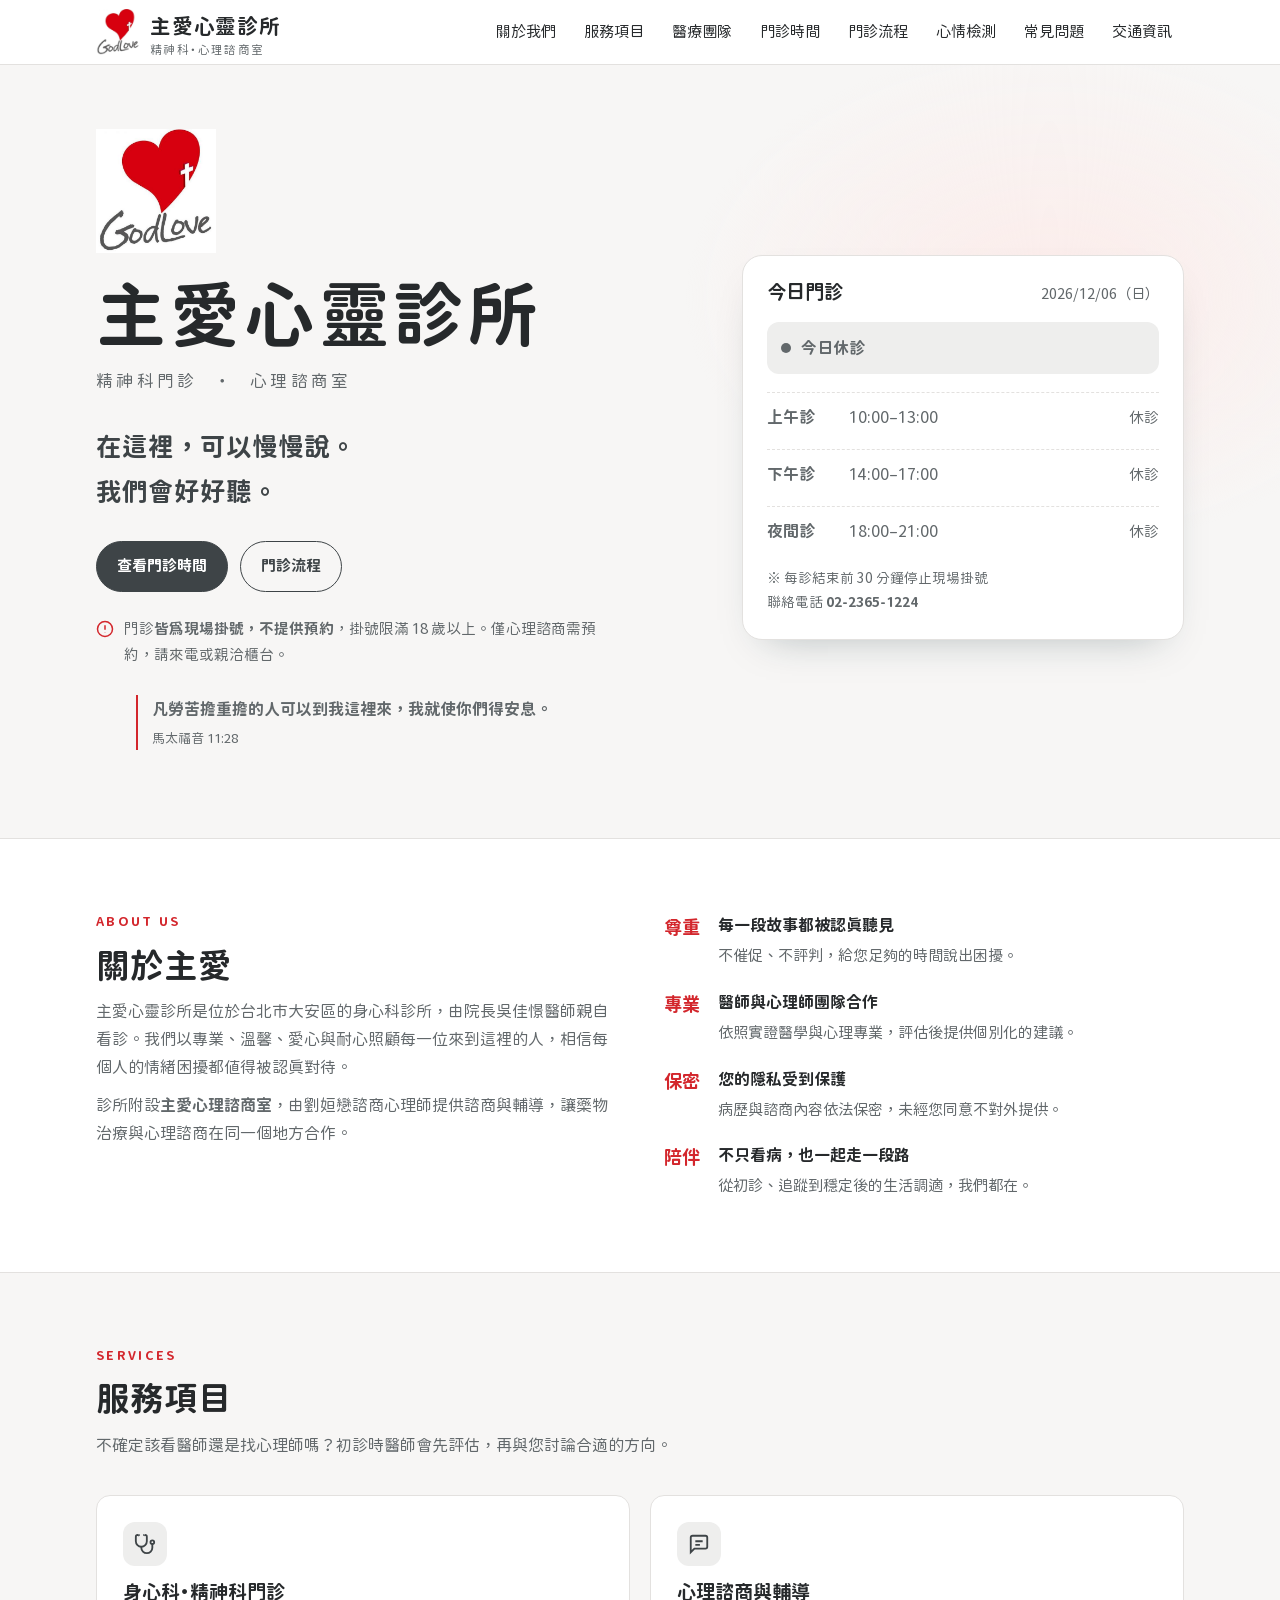
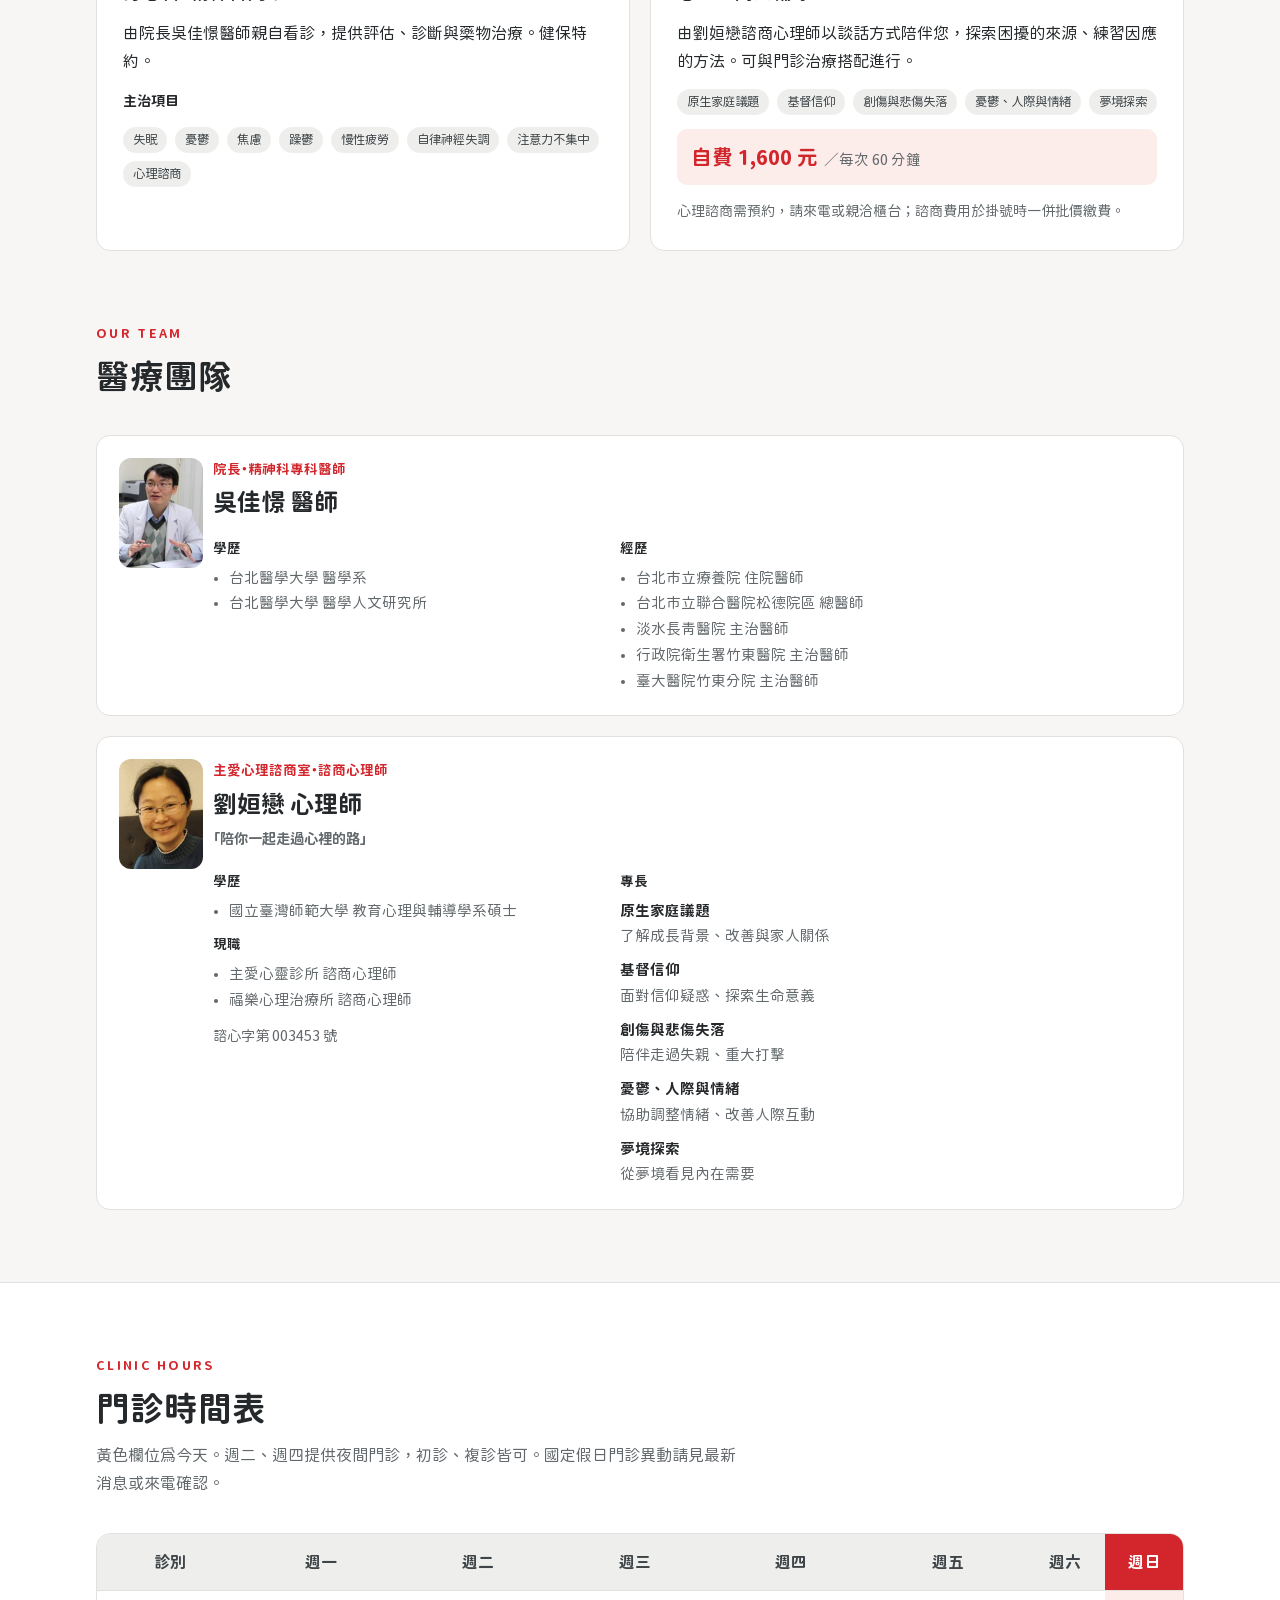
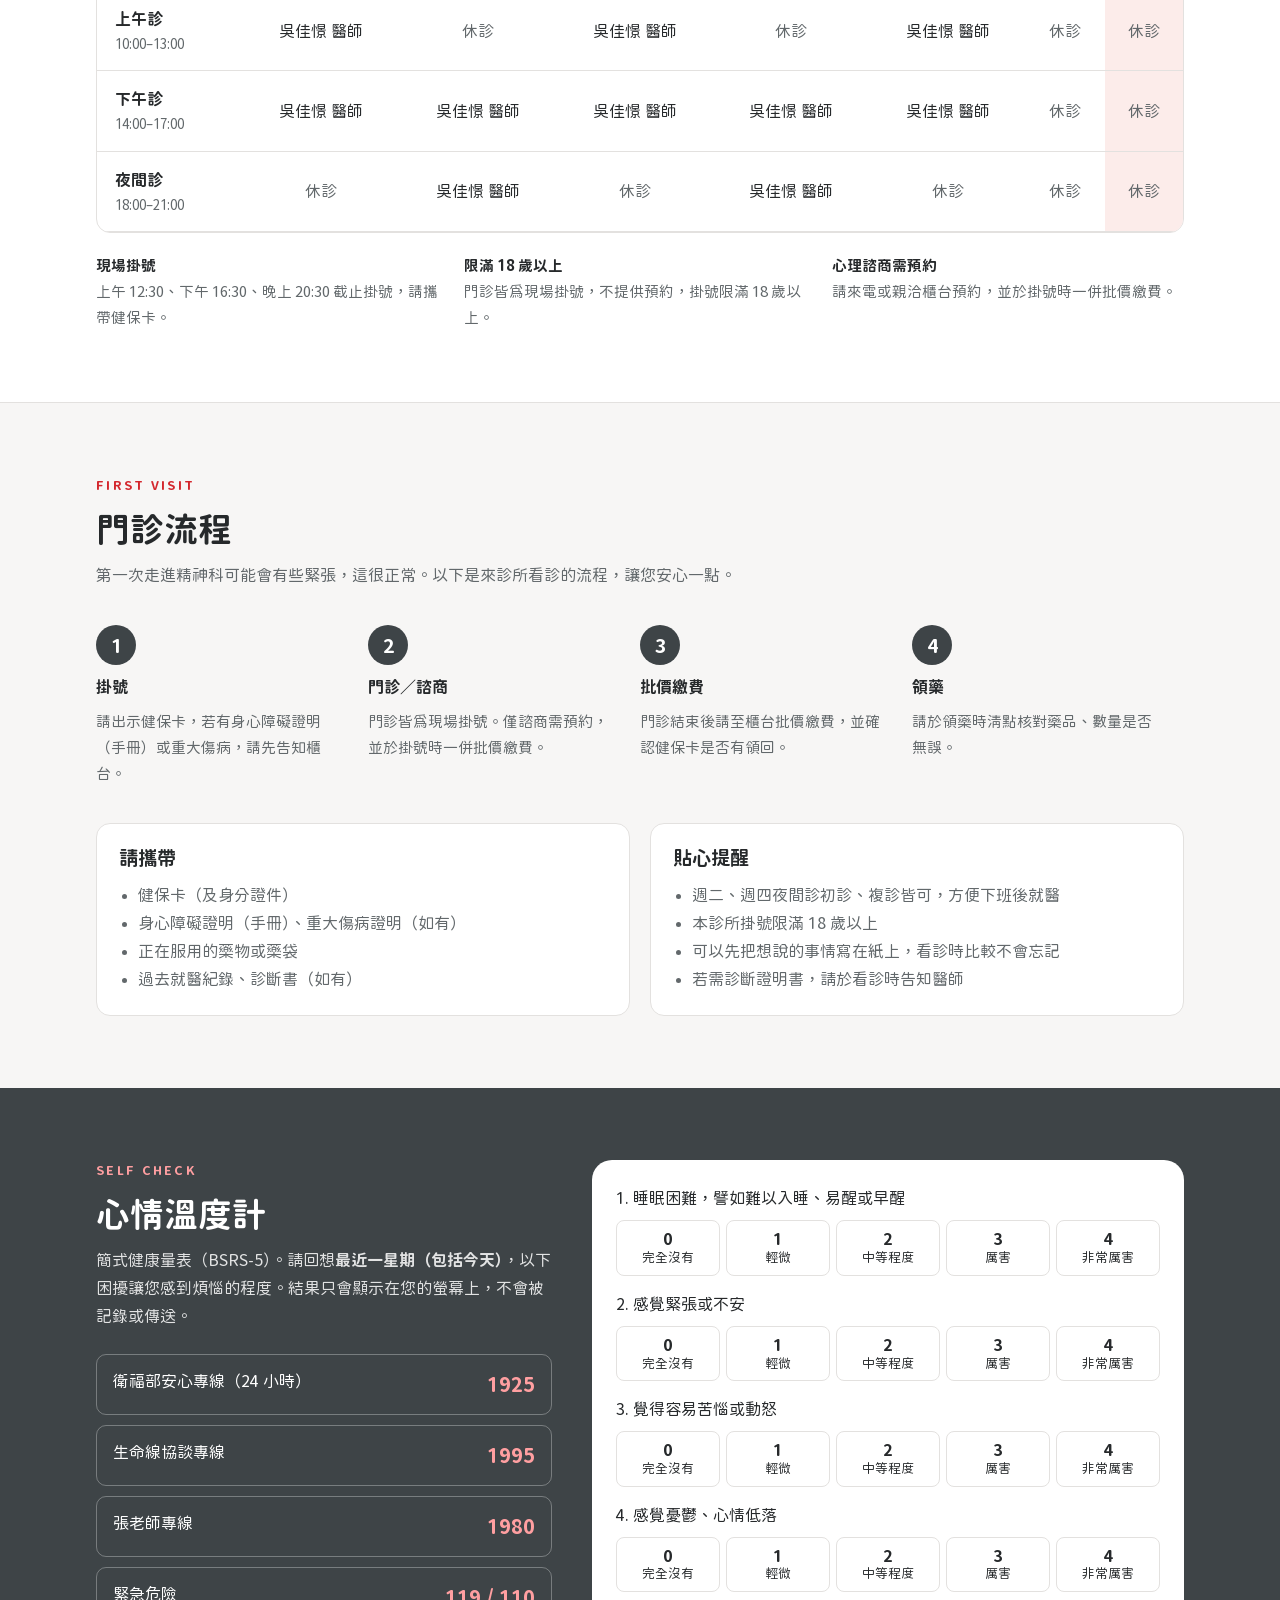
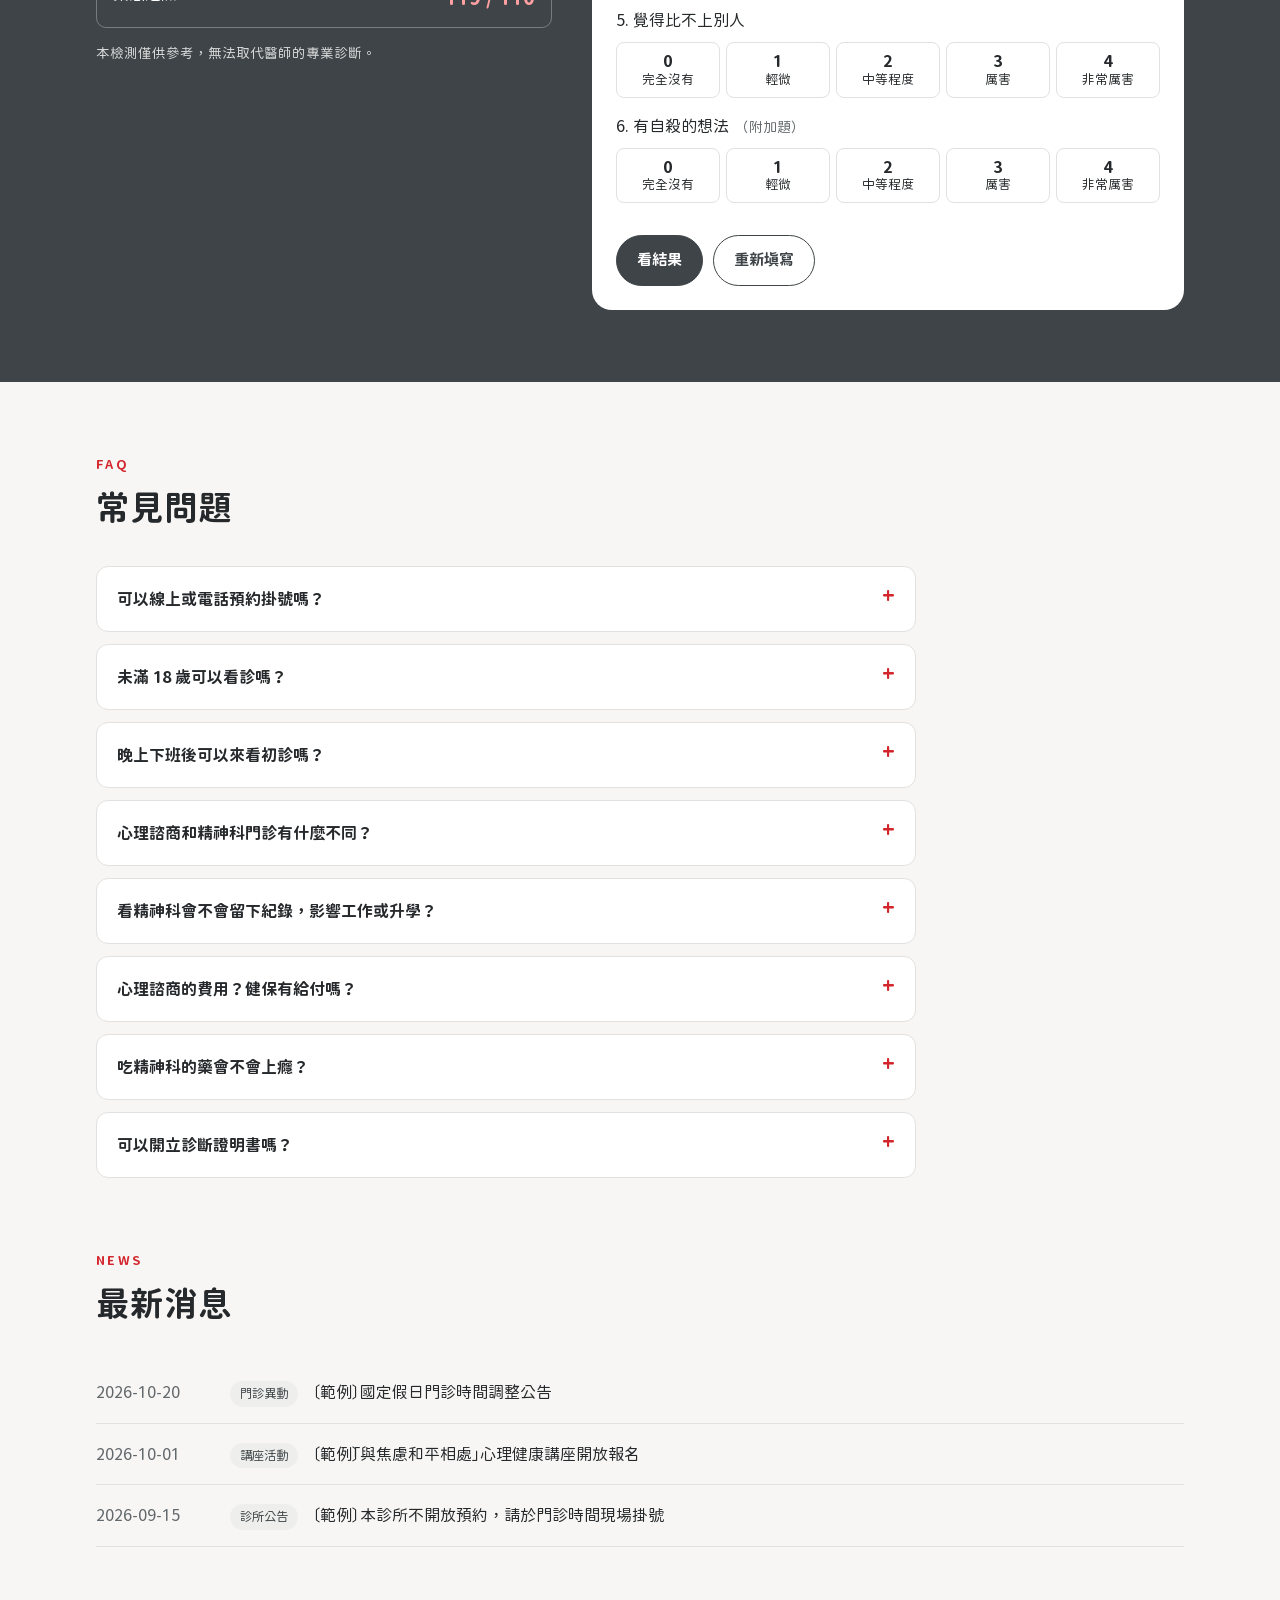
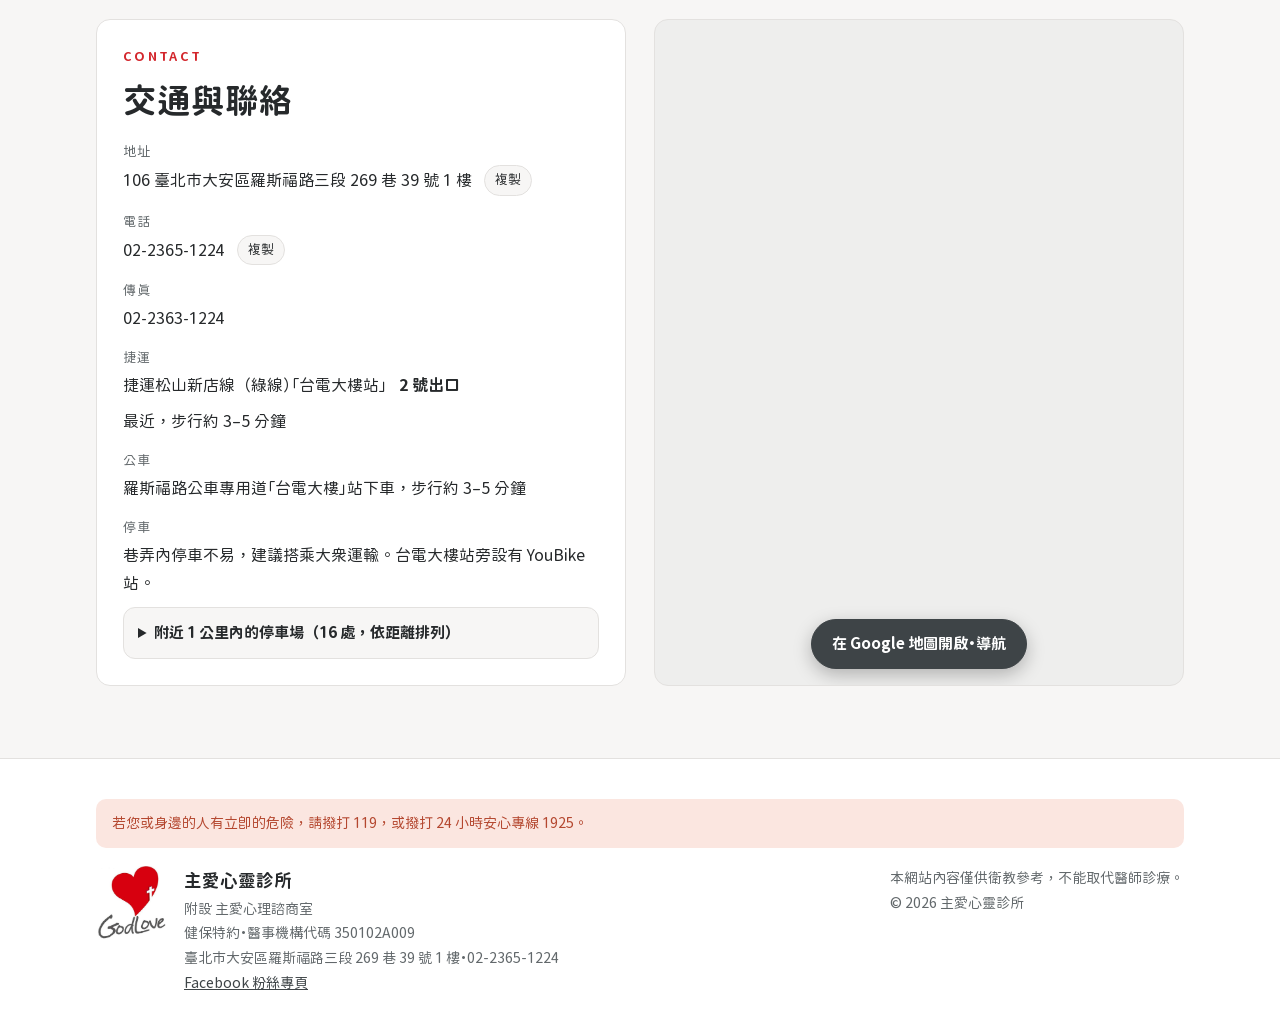
==== index.html @ c25a27e4 "加入心理諮商費用 1,600 元／60 分鐘 Co-Authored-By: Claude Opus 5.5 <noreply@anthropic.com> Claude-Session: https" ====
<!doctype html>
<html lang="zh-Hant-TW">
<head>
<meta charset="utf-8">
<meta name="viewport" content="width=device-width, initial-scale=1, viewport-fit=cover">
<title>主愛心靈診所</title>
<meta name="description" content="主愛心靈診所｜精神科門診・心理諮商室。門診現場掛號，掛號限滿 18 歲以上。">
<link rel="icon" href="[data-uri]">
<link rel="preload" href="fonts/gensen-r.woff2" as="font" type="font/woff2" crossorigin>
<link rel="preload" href="fonts/gensen-b.woff2" as="font" type="font/woff2" crossorigin>
<style>
/* 源泉圓體 GenSenRounded（SIL OFL 1.1，授權見 fonts/OFL.txt），僅含網站用到的字 */
@font-face{font-family:"GenSen Rounded";src:url("fonts/gensen-r.woff2") format("woff2");font-weight:300 500;font-display:swap}
@font-face{font-family:"GenSen Rounded";src:url("fonts/gensen-b.woff2") format("woff2");font-weight:600 900;font-display:swap}
@font-face{font-family:"GenSen Rounded Display";src:url("fonts/gensen-b.woff2") format("woff2");font-weight:100 900;font-display:swap}
/* Layout: 安靜的單頁官網。頂部常駐導覽，主視覺左側為 LOGO 與診所名稱、右側為「今日門診」即時狀態；之後依序為服務、團隊、門診表、初診須知、自我檢測、FAQ、交通。配色取自 GodLove LOGO：愛心紅 + 手寫字炭灰。 */
:root{
  --bg:#f7f6f5; --surface:#ffffff; --ink:#26292b; --muted:#62686b; --line:#e3e1df;
  --deep:#3e4447; --on-deep:#ffffff; --deep-soft:#eeeeed;
  --glow:#d3262c; --glow-soft:#fcecea; --ok:#2f7d55; --ok-soft:#e2f2e8; --warn:#b4472f; --warn-soft:#fbe6e0;
  --glow-on-deep:#ff9fa1;
  --f-display:"GenSen Rounded Display","PingFang TC","Microsoft JhengHei",system-ui,sans-serif;
  --f-body:"GenSen Rounded","PingFang TC","Microsoft JhengHei",system-ui,sans-serif;
  --r:14px;
}
@media (prefers-color-scheme: dark){:root:not([data-theme="light"]){
  --bg:#161718; --surface:#1f2122; --ink:#ebeae8; --muted:#a3a6a7; --line:#33363a;
  --deep:#d6d8d9; --on-deep:#18191a; --deep-soft:#2a2c2e;
  --glow:#f0777a; --glow-soft:#341d1e; --ok:#79c79b; --ok-soft:#18291f; --warn:#f0a080; --warn-soft:#2e2017;
  --glow-on-deep:#b81d23; color-scheme:dark}}
:root[data-theme="dark"]{
  --bg:#161718; --surface:#1f2122; --ink:#ebeae8; --muted:#a3a6a7; --line:#33363a;
  --deep:#d6d8d9; --on-deep:#18191a; --deep-soft:#2a2c2e;
  --glow:#f0777a; --glow-soft:#341d1e; --ok:#79c79b; --ok-soft:#18291f; --warn:#f0a080; --warn-soft:#2e2017;
  --glow-on-deep:#b81d23; color-scheme:dark}
.logo{display:block;height:auto}
.brand .logo{width:44px}
.hero-logo{width:120px;margin-bottom:16px}
.foot-logo{width:72px}

*{box-sizing:border-box}
html{scroll-behavior:smooth;scroll-padding-top:76px}
@media (prefers-reduced-motion:reduce){html{scroll-behavior:auto}*{transition:none!important;animation:none!important}}
body{background:var(--bg);color:var(--ink);font-family:var(--f-body);font-size:16px;line-height:1.75;-webkit-font-smoothing:antialiased}
body::before{content:"";position:fixed;inset:0 0 auto;height:env(safe-area-inset-top,0px);z-index:60;background:var(--surface)}
a{color:var(--deep)}
:focus-visible{outline:3px solid var(--glow);outline-offset:2px;border-radius:6px}
.wrap{max-width:1120px;margin:0 auto;padding-left:max(16px,env(safe-area-inset-left,0px));padding-right:max(16px,env(safe-area-inset-right,0px))}
h1,h2,h3{font-family:var(--f-display);font-weight:700;text-wrap:balance;line-height:1.3;margin:0}
h2{font-size:clamp(1.6rem,3.2vw,2.1rem)}
h3{font-size:1.2rem}
p{margin:0}
.eyebrow{font-size:.8rem;letter-spacing:.18em;color:var(--glow);font-weight:700}
.lead{color:var(--muted);max-width:40em}
section{padding-block:72px}
.sec-head{display:grid;gap:10px;margin-bottom:36px}
.btn{display:inline-flex;align-items:center;gap:8px;padding:11px 20px;border-radius:999px;font:inherit;font-weight:700;font-size:.95rem;cursor:pointer;border:1.5px solid var(--deep);background:var(--deep);color:var(--on-deep);text-decoration:none}
.btn.ghost{background:transparent;color:var(--deep)}
.btn:hover{filter:brightness(1.08)}
.tag{display:inline-block;font-size:.78rem;padding:2px 10px;border-radius:999px;background:var(--deep-soft);color:var(--deep);font-weight:500}
.placeholder{color:var(--glow);font-weight:500}

/* header */
header.top{position:sticky;top:env(safe-area-inset-top,0px);z-index:50;background:var(--surface);border-bottom:1px solid var(--line)}
.top .wrap{display:flex;align-items:center;gap:16px;min-height:64px}
.brand{display:flex;align-items:center;gap:10px;text-decoration:none;color:var(--ink);margin-right:auto}
.brand svg{flex:none}
.brand b{font-family:var(--f-display);font-size:1.3rem;letter-spacing:.04em}
.brand small{display:block;font-size:.72rem;color:var(--muted);letter-spacing:.12em;line-height:1}
nav.main{display:flex;gap:4px}
nav.main a{padding:8px 12px;border-radius:8px;text-decoration:none;color:var(--ink);font-size:.95rem}
nav.main a:hover{background:var(--deep-soft);color:var(--deep)}
.menu-btn{display:none;background:none;border:1px solid var(--line);border-radius:8px;padding:8px 12px;font:inherit;color:var(--ink);cursor:pointer}
@media (max-width:900px){
  .menu-btn{display:inline-block}
  nav.main{position:absolute;left:0;right:0;top:100%;flex-direction:column;background:var(--surface);border-bottom:1px solid var(--line);padding:8px max(16px,env(safe-area-inset-right,0px)) 16px max(16px,env(safe-area-inset-left,0px));display:none}
  nav.main.open{display:flex}
  nav.main a{padding:12px}
}

/* hero */
.hero{position:relative;overflow:hidden;padding-block:64px 72px;background:
  radial-gradient(520px 360px at 82% 30%, var(--glow-soft), transparent 70%), var(--bg)}
.hero .wrap{display:grid;grid-template-columns:1.15fr .85fr;gap:48px;align-items:center}
.hero h1{font-size:clamp(2.6rem,7vw,4.4rem);letter-spacing:.06em}
.hero .sub{font-size:1.05rem;color:var(--muted);letter-spacing:.2em;margin-top:6px}
.hero .tagline{font-family:var(--f-display);font-size:clamp(1.25rem,2.6vw,1.6rem);margin-top:28px;color:var(--deep)}
.hero .ctas{display:flex;flex-wrap:wrap;gap:12px;margin-top:28px}
.notice{margin-top:24px;display:flex;gap:10px;align-items:flex-start;font-size:.92rem;color:var(--muted);max-width:34em}
.notice svg{flex:none;margin-top:4px;color:var(--glow)}
.verse{margin-top:28px;padding-left:14px;border-left:2px solid var(--glow);font-family:var(--f-display);color:var(--muted);font-size:1rem;max-width:30em}
.verse cite{display:block;font-style:normal;font-size:.82rem;margin-top:4px;font-family:var(--f-body)}
@media (max-width:860px){.hero .wrap{grid-template-columns:1fr;gap:32px}}

/* today card */
.today{background:var(--surface);border:1px solid var(--line);border-radius:20px;padding:24px;box-shadow:0 18px 40px -24px rgba(20,50,55,.35);min-width:0}
.today-head{display:flex;justify-content:space-between;align-items:baseline;gap:12px;flex-wrap:wrap}
.today-head span{color:var(--muted);font-size:.9rem;font-variant-numeric:tabular-nums}
.status{display:flex;align-items:center;gap:10px;margin:16px 0 18px;padding:12px 14px;border-radius:12px;font-weight:700}
.status .dot{width:10px;height:10px;border-radius:50%;background:currentColor;flex:none}
.status.open{background:var(--ok-soft);color:var(--ok)}
.status.open .dot{animation:pulse 1.8s infinite}
.status.soon{background:var(--glow-soft);color:var(--glow)}
.status.closed{background:var(--deep-soft);color:var(--muted)}
@keyframes pulse{0%,100%{opacity:1}50%{opacity:.35}}
.sess{display:grid;gap:8px;list-style:none;margin:0;padding:0}
.sess li{display:grid;grid-template-columns:4.5em 1fr auto;gap:10px;align-items:center;padding:10px 0;border-top:1px dashed var(--line);font-variant-numeric:tabular-nums}
.sess li b{font-weight:700}
.sess li .doc{color:var(--muted);font-size:.92rem}
.sess li.now b{color:var(--ok)}
.sess li.off{color:var(--muted)}
.today .reg{font-size:.85rem;color:var(--muted);margin-top:12px}

/* services */
.svc{display:grid;grid-template-columns:repeat(2,1fr);gap:20px}
@media (max-width:860px){.svc{grid-template-columns:1fr}}
.svc article{background:var(--surface);border:1px solid var(--line);border-radius:var(--r);padding:26px;display:grid;gap:14px;align-content:start}
.svc .ic{width:44px;height:44px;border-radius:12px;background:var(--deep-soft);color:var(--deep);display:grid;place-items:center}
.svc ul{margin:0;padding:0;list-style:none;display:flex;flex-wrap:wrap;gap:8px}
.fee{display:flex;align-items:baseline;gap:6px;flex-wrap:wrap;padding:10px 14px;border-radius:10px;background:var(--glow-soft);margin:0}
.fee strong{font-family:var(--f-display);font-size:1.3rem;color:var(--glow);font-variant-numeric:tabular-nums}
.fee span{color:var(--muted);font-size:.92rem}
.svc .note{font-size:.88rem;color:var(--muted)}

/* about */
.about{background:var(--surface);border-block:1px solid var(--line)}
.about .wrap{display:grid;grid-template-columns:1fr 1fr;gap:48px;align-items:start}
.about .wrap > *{min-width:0}
.values{display:grid;gap:18px}
.values div{display:grid;grid-template-columns:auto 1fr;gap:4px 14px}
.values strong{font-family:var(--f-display);font-size:1.15rem;grid-row:span 2;color:var(--glow);width:2.2em}
.values span{color:var(--muted);font-size:.95rem}
@media (max-width:860px){.about .wrap{grid-template-columns:1fr;gap:28px}}

/* team */
.team{display:grid;grid-template-columns:1fr;gap:20px}
.photo{width:84px;height:110px;object-fit:cover;border-radius:12px}
.motto{font-family:var(--f-display);color:var(--glow);font-size:1.05rem}
.lic{font-size:.85rem;color:var(--muted);margin-top:10px;font-variant-numeric:tabular-nums}
.spec{list-style:none;padding:0!important;display:grid;gap:8px}
.spec strong{display:block;color:var(--ink);font-weight:700}
@media (max-width:860px){.team{grid-template-columns:1fr}}
.lead-doc{grid-template-columns:auto 1fr;gap:20px}
.lead-doc .avatar{width:84px;height:84px;font-size:2.2rem;background:var(--deep);color:var(--on-deep)}
.pd{display:grid;gap:6px;min-width:0}
.pd h3{font-size:1.5rem}
.cv{display:grid;grid-template-columns:1fr 1.4fr;gap:20px;margin-top:8px}
.cv b{font-size:.85rem;color:var(--ink)}
.cv ul{margin:4px 0 0;padding-left:1.1em;color:var(--muted);font-size:.92rem}
@media (max-width:600px){.lead-doc{grid-template-columns:1fr}.cv{grid-template-columns:1fr}}
.person{background:var(--surface);border:1px solid var(--line);border-radius:var(--r);padding:22px;display:grid;gap:10px;align-content:start}
.avatar{width:64px;height:64px;border-radius:50%;background:var(--deep-soft);color:var(--deep);display:grid;place-items:center;font-family:var(--f-display);font-size:1.6rem}
.person .role{font-size:.85rem;color:var(--glow);font-weight:700}
.person p{font-size:.9rem;color:var(--muted)}

/* schedule */
.sched-box{background:var(--surface);border:1px solid var(--line);border-radius:var(--r);overflow-x:auto}
table.sched{width:100%;border-collapse:collapse;min-width:640px;font-variant-numeric:tabular-nums}
.sched th,.sched td{padding:14px 10px;text-align:center;border-bottom:1px solid var(--line)}
.sched thead th{font-weight:700;background:var(--deep-soft);color:var(--deep)}
.sched tbody th{text-align:left;padding-left:18px;white-space:nowrap}
.sched tbody th small{display:block;color:var(--muted);font-weight:400}
.sched td.off{color:var(--muted)}
.sched .today-col{background:var(--glow-soft)}
.sched thead .today-col{background:var(--glow);color:var(--on-deep)}
.sched-notes{display:grid;grid-template-columns:repeat(3,1fr);gap:16px;margin-top:20px}
.sched-notes div{font-size:.92rem;color:var(--muted)}
.sched-notes b{display:block;color:var(--ink)}
@media (max-width:760px){.sched-notes{grid-template-columns:1fr}}

/* first visit */
.steps{display:grid;grid-template-columns:repeat(4,1fr);gap:0;counter-reset:s;list-style:none;padding:0;margin:0}
.steps li{position:relative;padding:0 20px 0 0;display:grid;gap:8px;align-content:start}
.steps li::before{counter-increment:s;content:counter(s);width:40px;height:40px;border-radius:50%;background:var(--deep);color:var(--on-deep);display:grid;place-items:center;font-weight:700;font-family:var(--f-display);font-size:1.2rem}
.steps li span{color:var(--muted);font-size:.93rem}
@media (max-width:860px){.steps{grid-template-columns:1fr 1fr;gap:28px}}
@media (max-width:480px){.steps{grid-template-columns:1fr}}
.bring{margin-top:36px;display:grid;grid-template-columns:1fr 1fr;gap:20px}
.bring > div{background:var(--surface);border:1px solid var(--line);border-radius:var(--r);padding:22px}
.bring ul{margin:10px 0 0;padding-left:1.2em;color:var(--muted)}
@media (max-width:760px){.bring{grid-template-columns:1fr}}

/* BSRS */
.check{background:var(--deep);color:var(--on-deep)}
.check .eyebrow,.help-lines b{color:var(--glow-on-deep)!important}
.check .lead{color:inherit;opacity:.85}
.check-grid{display:grid;grid-template-columns:1fr 1.3fr;gap:40px;align-items:start}
.check-grid > *{min-width:0}
@media (max-width:860px){.check-grid{grid-template-columns:1fr}}
.quiz{background:var(--surface);color:var(--ink);border-radius:20px;padding:24px;display:grid;gap:18px}
.q{display:grid;gap:8px}
.q p{font-weight:500}
.q p em{font-style:normal;color:var(--muted);font-size:.85rem;margin-left:6px}
.opts{display:grid;grid-template-columns:repeat(5,1fr);gap:6px}
.opts label{position:relative}
.opts input{position:absolute;opacity:0;inset:0}
.opts span{display:block;text-align:center;padding:8px 2px;border:1px solid var(--line);border-radius:8px;font-size:.8rem;cursor:pointer;line-height:1.3}
.opts span b{display:block;font-size:1rem}
.opts input:checked + span{background:var(--deep);color:var(--on-deep);border-color:var(--deep)}
.opts input:focus-visible + span{outline:3px solid var(--glow);outline-offset:2px}
.result{border-radius:12px;padding:16px;display:grid;gap:8px}
.result.lv0{background:var(--ok-soft)} .result.lv1{background:var(--glow-soft)} .result.lv2,.result.lv3{background:var(--warn-soft)}
.result .score{font-family:var(--f-display);font-size:1.3rem}
.help-lines{display:grid;gap:10px;margin-top:24px}
.help-lines div{display:flex;justify-content:space-between;gap:12px;padding:12px 16px;border:1px solid color-mix(in srgb, var(--on-deep) 30%, transparent);border-radius:10px;font-variant-numeric:tabular-nums}
.help-lines b{font-family:var(--f-display);font-size:1.25rem;color:var(--glow)}
.small{font-size:.85rem;opacity:.8}

/* faq */
.faq{display:grid;gap:12px;max-width:820px}
.faq details{background:var(--surface);border:1px solid var(--line);border-radius:12px}
.faq summary{cursor:pointer;padding:18px 20px;font-weight:700;list-style:none;display:flex;justify-content:space-between;gap:12px}
.faq summary::-webkit-details-marker{display:none}
.faq summary::after{content:"+";color:var(--glow);font-size:1.3rem;line-height:1}
.faq details[open] summary::after{content:"−"}
.faq details > div{padding:0 20px 18px;color:var(--muted)}

/* news */
.news{list-style:none;margin:0;padding:0;display:grid}
.news li{display:grid;grid-template-columns:7.5em auto 1fr;gap:14px;align-items:baseline;padding:16px 0;border-bottom:1px solid var(--line)}
.news time{color:var(--muted);font-variant-numeric:tabular-nums}
@media (max-width:600px){.news li{grid-template-columns:1fr;gap:4px}}

/* contact */
.contact .wrap{display:grid;grid-template-columns:1fr 1fr;gap:28px}
.contact .wrap > *{min-width:0}
@media (max-width:860px){.contact .wrap{grid-template-columns:1fr}}
.info{background:var(--surface);border:1px solid var(--line);border-radius:var(--r);padding:26px;display:grid;gap:18px;align-content:start}
.info dl{margin:0;display:grid;gap:14px}
.info dt{font-size:.82rem;color:var(--muted);letter-spacing:.1em}
.info dd{margin:2px 0 0;display:flex;flex-wrap:wrap;gap:8px 12px;align-items:center;font-weight:500}
.copy{font:inherit;font-size:.8rem;padding:3px 10px;border-radius:999px;border:1px solid var(--line);background:var(--bg);color:var(--ink);cursor:pointer}
.map{position:relative;border-radius:var(--r);border:1px solid var(--line);min-height:360px;overflow:hidden;background:var(--deep-soft)}
.map iframe{position:absolute;inset:0;width:100%;height:100%;border:0;display:block}
.map-btn{position:absolute;left:50%;bottom:16px;transform:translateX(-50%);white-space:nowrap;box-shadow:0 6px 18px rgba(0,0,0,.25)}

.parking{margin-top:10px;border:1px solid var(--line);border-radius:12px;background:var(--bg)}
.parking summary{cursor:pointer;padding:12px 14px;font-weight:700;font-size:.95rem}
.pk-list{list-style:none;margin:0;padding:0 14px 6px;display:grid}
.pk-list li{display:grid;grid-template-columns:1fr auto;gap:2px 12px;padding:10px 0;border-top:1px dashed var(--line);min-width:0}
.pk-list a{font-weight:700;text-decoration:none}
.pk-meta{grid-column:1;font-size:.85rem;color:var(--muted)}
.pk-dist{grid-column:2;grid-row:1 / span 2;align-self:center;font-size:.85rem;color:var(--muted);font-variant-numeric:tabular-nums;white-space:nowrap}
.pk-note{font-size:.8rem;color:var(--muted);padding:0 14px 12px;margin:0}
footer{background:var(--surface);border-top:1px solid var(--line);padding-block:40px;font-size:.88rem;color:var(--muted)}
footer .wrap{display:grid;gap:18px}
footer .row{display:flex;flex-wrap:wrap;justify-content:space-between;gap:16px}
footer b{color:var(--ink);font-family:var(--f-display);font-size:1.1rem}
.urgent{background:var(--warn-soft);color:var(--warn);padding:12px 16px;border-radius:10px;font-weight:500}
</style>
<style>body{margin:0}img{max-width:100%}[hidden]{display:none!important}</style>
<script type="application/ld+json">
{
 "@context": "https://schema.org",
 "@type": "MedicalClinic",
 "name": "主愛心靈診所",
 "alternateName": [
  "God Love Clinic",
  "主愛心靈診所 GodLove"
 ],
 "url": "https://godloveclinic.github.io/",
 "image": "https://godloveclinic.github.io/godlove-logo.png",
 "logo": "https://godloveclinic.github.io/godlove-logo.png",
 "description": "台北市大安區身心科・精神科診所，附設主愛心理諮商室。門診皆為現場掛號，掛號限滿 18 歲以上。",
 "telephone": "+886-2-2365-1224",
 "faxNumber": "+886-2-2363-1224",
 "address": {
  "@type": "PostalAddress",
  "streetAddress": "羅斯福路三段269巷39號1樓",
  "addressLocality": "大安區",
  "addressRegion": "臺北市",
  "postalCode": "106",
  "addressCountry": "TW"
 },
 "geo": {
  "@type": "GeoCoordinates",
  "latitude": 25.0202207,
  "longitude": 121.5311466
 },
 "hasMap": "https://www.google.com/maps/search/?api=1&query=%E4%B8%BB%E6%84%9B%E5%BF%83%E9%9D%88%E8%A8%BA%E6%89%80&query_place_id=ChIJBR7hWYmpQjQRoReSRJ0greA",
 "medicalSpecialty": "Psychiatric",
 "availableService": [
  {
   "@type": "MedicalTherapy",
   "name": "精神科門診"
  },
  {
   "@type": "MedicalTherapy",
   "name": "心理諮商"
  }
 ],
 "openingHoursSpecification": [
  {
   "@type": "OpeningHoursSpecification",
   "dayOfWeek": [
    "Monday",
    "Wednesday",
    "Friday"
   ],
   "opens": "10:00",
   "closes": "13:00"
  },
  {
   "@type": "OpeningHoursSpecification",
   "dayOfWeek": [
    "Monday",
    "Tuesday",
    "Wednesday",
    "Thursday",
    "Friday"
   ],
   "opens": "14:00",
   "closes": "17:00"
  },
  {
   "@type": "OpeningHoursSpecification",
   "dayOfWeek": [
    "Tuesday",
    "Thursday"
   ],
   "opens": "18:00",
   "closes": "21:00"
  }
 ],
 "employee": [
  {
   "@type": "Person",
   "name": "吳佳憬",
   "jobTitle": "院長・精神科專科醫師"
  },
  {
   "@type": "Person",
   "name": "劉姮戀",
   "jobTitle": "諮商心理師"
  }
 ],
 "sameAs": [
  "https://www.facebook.com/godloveclinic"
 ]
}
</script>
</head>
<body>

<header class="top">
  <div class="wrap">
    <a class="brand" href="#top" aria-label="主愛心靈診所 首頁">
      <img class="logo" src="[data-uri]" alt="" width="44" height="45">
      <span><b>主愛心靈診所</b><small>精神科・心理諮商室</small></span>
    </a>
    <button class="menu-btn" id="menuBtn" aria-expanded="false" aria-controls="mainNav">選單</button>
    <nav class="main" id="mainNav" aria-label="主選單">
      <a href="#about">關於我們</a>
      <a href="#services">服務項目</a>
      <a href="#team">醫療團隊</a>
      <a href="#schedule">門診時間</a>
      <a href="#first">門診流程</a>
      <a href="#check">心情檢測</a>
      <a href="#faq">常見問題</a>
      <a href="#contact">交通資訊</a>
    </nav>
  </div>
</header>

<main id="top">
<section class="hero">
  <div class="wrap">
    <div>
      <img class="logo hero-logo" src="[data-uri]" alt="主愛心靈診所 GodLove 標誌" width="120" height="130">
      <h1>主愛心靈診所</h1>
      <p class="sub">精神科門診　・　心理諮商室</p>
      <p class="tagline">在這裡，可以慢慢說。<br>我們會好好聽。</p>
      <div class="ctas">
        <a class="btn" href="#schedule">查看門診時間</a>
        <a class="btn ghost" href="#first">門診流程</a>
      </div>
      <p class="notice">
        <svg width="18" height="18" viewBox="0 0 24 24" fill="none" stroke="currentColor" stroke-width="2" aria-hidden="true"><circle cx="12" cy="12" r="10"/><path d="M12 7v6M12 16.5v.5"/></svg>
        <span>門診<strong>皆為現場掛號，不提供預約</strong>，掛號限滿 18 歲以上。僅心理諮商需預約，請來電或親洽櫃台。</span>
      </p>
      <blockquote class="verse">凡勞苦擔重擔的人可以到我這裡來，我就使你們得安息。<cite>馬太福音 11:28</cite></blockquote>
    </div>

    <aside class="today" aria-live="polite">
      <div class="today-head">
        <h3>今日門診</h3>
        <span id="todayDate">—</span>
      </div>
      <div class="status closed" id="status"><span class="dot"></span><span id="statusText">讀取中</span></div>
      <ul class="sess" id="todaySess"></ul>
      <p class="reg">※ 每診結束前 30 分鐘停止現場掛號<br>聯絡電話 <strong id="heroPhone"></strong></p>
    </aside>
  </div>
</section>

<section class="about" id="about">
  <div class="wrap">
    <div class="sec-head">
      <span class="eyebrow">ABOUT US</span>
      <h2>關於主愛</h2>
      <p class="lead">主愛心靈診所是位於台北市大安區的身心科診所，由院長吳佳憬醫師親自看診。我們以專業、溫馨、愛心與耐心照顧每一位來到這裡的人，相信每個人的情緒困擾都值得被認真對待。</p>
      <p class="lead">診所附設<strong>主愛心理諮商室</strong>，由劉姮戀諮商心理師提供諮商與輔導，讓藥物治療與心理諮商在同一個地方合作。</p>
    </div>
    <div class="values">
      <div><strong>尊重</strong><b>每一段故事都被認真聽見</b><span>不催促、不評判，給您足夠的時間說出困擾。</span></div>
      <div><strong>專業</strong><b>醫師與心理師團隊合作</b><span>依照實證醫學與心理專業，評估後提供個別化的建議。</span></div>
      <div><strong>保密</strong><b>您的隱私受到保護</b><span>病歷與諮商內容依法保密，未經您同意不對外提供。</span></div>
      <div><strong>陪伴</strong><b>不只看病，也一起走一段路</b><span>從初診、追蹤到穩定後的生活調適，我們都在。</span></div>
    </div>
  </div>
</section>

<section id="services">
  <div class="wrap">
    <div class="sec-head">
      <span class="eyebrow">SERVICES</span>
      <h2>服務項目</h2>
      <p class="lead">不確定該看醫師還是找心理師嗎？初診時醫師會先評估，再與您討論合適的方向。</p>
    </div>
    <div class="svc">
      <article>
        <div class="ic"><svg width="22" height="22" viewBox="0 0 24 24" fill="none" stroke="currentColor" stroke-width="2" aria-hidden="true"><path d="M4.8 2.3A.3.3 0 1 0 5 2H4a2 2 0 0 0-2 2v5a6 6 0 0 0 6 6 6 6 0 0 0 6-6V4a2 2 0 0 0-2-2h-1a.2.2 0 1 0 .3.3"/><path d="M8 15v1a6 6 0 0 0 6 6 6 6 0 0 0 6-6v-4"/><circle cx="20" cy="10" r="2"/></svg></div>
        <h3>身心科・精神科門診</h3>
        <p>由院長吳佳憬醫師親自看診，提供評估、診斷與藥物治療。健保特約。</p>
        <p class="note" style="font-weight:700;color:var(--ink)">主治項目</p>
        <ul><li class="tag">失眠</li><li class="tag">憂鬱</li><li class="tag">焦慮</li><li class="tag">躁鬱</li><li class="tag">慢性疲勞</li><li class="tag">自律神經失調</li><li class="tag">注意力不集中</li><li class="tag">心理諮商</li></ul>
      </article>
      <article>
        <div class="ic"><svg width="22" height="22" viewBox="0 0 24 24" fill="none" stroke="currentColor" stroke-width="2" aria-hidden="true"><path d="M21 15a2 2 0 0 1-2 2H7l-4 4V5a2 2 0 0 1 2-2h14a2 2 0 0 1 2 2z"/><path d="M8 9h8M8 13h5"/></svg></div>
        <h3>心理諮商與輔導</h3>
        <p>由劉姮戀諮商心理師以談話方式陪伴您，探索困擾的來源、練習因應的方法。可與門診治療搭配進行。</p>
        <ul><li class="tag">原生家庭議題</li><li class="tag">基督信仰</li><li class="tag">創傷與悲傷失落</li><li class="tag">憂鬱、人際與情緒</li><li class="tag">夢境探索</li></ul>
        <p class="fee"><strong>自費 1,600 元</strong><span>／每次 60 分鐘</span></p>
        <p class="note">心理諮商需預約，請來電或親洽櫃台；諮商費用於掛號時一併批價繳費。</p>
      </article>
    </div>
  </div>
</section>

<section id="team" style="padding-top:0">
  <div class="wrap">
    <div class="sec-head">
      <span class="eyebrow">OUR TEAM</span>
      <h2>醫療團隊</h2>
    </div>
    <div class="team">
      <div class="person lead-doc">
        <img class="photo" src="[data-uri]" alt="吳佳憬醫師" width="84" height="110">
        <div class="pd">
          <span class="role">院長・精神科專科醫師</span>
          <h3>吳佳憬 醫師</h3>
          <div class="cv">
            <div><b>學歷</b><ul><li>台北醫學大學 醫學系</li><li>台北醫學大學 醫學人文研究所</li></ul></div>
            <div><b>經歷</b><ul><li>台北市立療養院 住院醫師</li><li>台北市立聯合醫院松德院區 總醫師</li><li>淡水長青醫院 主治醫師</li><li>行政院衛生署竹東醫院 主治醫師</li><li>臺大醫院竹東分院 主治醫師</li></ul></div>
          </div>
        </div>
      </div>
      <div class="person lead-doc">
        <img class="photo" src="[data-uri]" alt="劉姮戀諮商心理師" width="84" height="110">
        <div class="pd">
          <span class="role">主愛心理諮商室・諮商心理師</span>
          <h3>劉姮戀 心理師</h3>
          <p class="motto">「陪你一起走過心裡的路」</p>
          <div class="cv">
            <div><b>學歷</b><ul><li>國立臺灣師範大學 教育心理與輔導學系碩士</li></ul><b style="display:block;margin-top:10px">現職</b><ul><li>主愛心靈診所 諮商心理師</li><li>福樂心理治療所 諮商心理師</li></ul><p class="lic">諮心字第 003453 號</p></div>
            <div><b>專長</b><ul class="spec">
              <li><strong>原生家庭議題</strong>了解成長背景、改善與家人關係</li>
              <li><strong>基督信仰</strong>面對信仰疑惑、探索生命意義</li>
              <li><strong>創傷與悲傷失落</strong>陪伴走過失親、重大打擊</li>
              <li><strong>憂鬱、人際與情緒</strong>協助調整情緒、改善人際互動</li>
              <li><strong>夢境探索</strong>從夢境看見內在需要</li>
            </ul></div>
          </div>
        </div>
      </div>
    </div>
  </div>
</section>

<section id="schedule" style="background:var(--surface);border-block:1px solid var(--line)">
  <div class="wrap">
    <div class="sec-head">
      <span class="eyebrow">CLINIC HOURS</span>
      <h2>門診時間表</h2>
      <p class="lead">黃色欄位為今天。週二、週四提供夜間門診，初診、複診皆可。國定假日門診異動請見最新消息或來電確認。</p>
    </div>
    <div class="sched-box"><table class="sched" id="schedTable" aria-label="每週門診時間表"></table></div>
    <div class="sched-notes">
      <div><b>現場掛號</b>上午 12:30、下午 16:30、晚上 20:30 截止掛號，請攜帶健保卡。</div>
      <div><b>限滿 18 歲以上</b>門診皆為現場掛號，不提供預約，掛號限滿 18 歲以上。</div>
      <div><b>心理諮商需預約</b>請來電或親洽櫃台預約，並於掛號時一併批價繳費。</div>
    </div>
  </div>
</section>

<section id="first">
  <div class="wrap">
    <div class="sec-head">
      <span class="eyebrow">FIRST VISIT</span>
      <h2>門診流程</h2>
      <p class="lead">第一次走進精神科可能會有些緊張，這很正常。以下是來診所看診的流程，讓您安心一點。</p>
    </div>
    <ol class="steps">
      <li><b>掛號</b><span>請出示健保卡，若有身心障礙證明（手冊）或重大傷病，請先告知櫃台。</span></li>
      <li><b>門診／諮商</b><span>門診皆為現場掛號。僅諮商需預約，並於掛號時一併批價繳費。</span></li>
      <li><b>批價繳費</b><span>門診結束後請至櫃台批價繳費，並確認健保卡是否有領回。</span></li>
      <li><b>領藥</b><span>請於領藥時清點核對藥品、數量是否無誤。</span></li>
    </ol>
    <div class="bring">
      <div><h3>請攜帶</h3><ul><li>健保卡（及身分證件）</li><li>身心障礙證明（手冊）、重大傷病證明（如有）</li><li>正在服用的藥物或藥袋</li><li>過去就醫紀錄、診斷書（如有）</li></ul></div>
      <div><h3>貼心提醒</h3><ul><li>週二、週四夜間診初診、複診皆可，方便下班後就醫</li><li>本診所掛號限滿 18 歲以上</li><li>可以先把想說的事情寫在紙上，看診時比較不會忘記</li><li>若需診斷證明書，請於看診時告知醫師</li></ul></div>
    </div>
  </div>
</section>

<section class="check" id="check">
  <div class="wrap check-grid">
    <div>
      <div class="sec-head" style="margin-bottom:0">
        <span class="eyebrow">SELF CHECK</span>
        <h2>心情溫度計</h2>
        <p class="lead">簡式健康量表（BSRS-5）。請回想<strong>最近一星期（包括今天）</strong>，以下困擾讓您感到煩惱的程度。結果只會顯示在您的螢幕上，不會被記錄或傳送。</p>
      </div>
      <div class="help-lines">
        <div><span>衛福部安心專線（24 小時）</span><b>1925</b></div>
        <div><span>生命線協談專線</span><b>1995</b></div>
        <div><span>張老師專線</span><b>1980</b></div>
        <div><span>緊急危險</span><b>119 / 110</b></div>
      </div>
      <p class="small" style="margin-top:14px">本檢測僅供參考，無法取代醫師的專業診斷。</p>
    </div>
    <form class="quiz" id="quiz" novalidate>
      <div id="qs"></div>
      <div style="display:flex;gap:10px;flex-wrap:wrap">
        <button class="btn" type="submit">看結果</button>
        <button class="btn ghost" type="reset">重新填寫</button>
      </div>
      <div id="result" hidden></div>
    </form>
  </div>
</section>

<section id="faq">
  <div class="wrap">
    <div class="sec-head">
      <span class="eyebrow">FAQ</span>
      <h2>常見問題</h2>
    </div>
    <div class="faq">
      <details><summary>可以線上或電話預約掛號嗎？</summary><div>門診皆為現場掛號，不提供線上或電話預約，依掛號順序看診。僅心理諮商需要預約，請來電或親洽櫃台，諮商費用於掛號時一併批價繳費。</div></details>
      <details><summary>未滿 18 歲可以看診嗎？</summary><div>本診所掛號限滿 18 歲以上。未滿 18 歲的朋友，建議洽詢設有兒童青少年精神科的醫療院所。</div></details>
      <details><summary>晚上下班後可以來看初診嗎？</summary><div>可以。週二、週四夜間門診（18:00–21:00）初診、複診皆可看診，請於 20:30 前完成掛號。</div></details>
      <details><summary>心理諮商和精神科門診有什麼不同？</summary><div>精神科門診由醫師進行評估、診斷，必要時開立藥物，適用健保。心理諮商由心理師以談話方式，陪您探索困擾的來源、練習因應方法，屬自費服務。兩者常常一起進行，效果會更好。</div></details>
      <details><summary>看精神科會不會留下紀錄，影響工作或升學？</summary><div>病歷與諮商內容依法保密，未經本人同意，診所不會將資料提供給學校、雇主或其他第三人。投保商業保險時，保險公司可能詢問就醫史，請依實際情況據實告知。</div></details>
      <details><summary>心理諮商的費用？健保有給付嗎？</summary><div>心理諮商為自費項目，健保不給付。每次 60 分鐘，費用 1,600 元。需事先預約，費用於掛號時一併批價繳費。</div></details>
      <details><summary>吃精神科的藥會不會上癮？</summary><div>大部分精神科藥物不具成癮性，少數助眠或抗焦慮藥物則需要依醫師指示使用。請勿自行停藥或調整劑量，有任何疑慮都可以在回診時提出。</div></details>
      <details><summary>可以開立診斷證明書嗎？</summary><div>可以。請於看診時告知醫師用途，醫師會依您的就診情況評估開立。診斷證明書費用依衛生局核定收費標準。</div></details>
    </div>
  </div>
</section>

<section id="news" style="padding-top:0">
  <div class="wrap">
    <div class="sec-head">
      <span class="eyebrow">NEWS</span>
      <h2>最新消息</h2>
    </div>
    <ul class="news">
      <li><time>2026-10-20</time><span class="tag">門診異動</span><span>〔範例〕國定假日門診時間調整公告</span></li>
      <li><time>2026-10-01</time><span class="tag">講座活動</span><span>〔範例〕「與焦慮和平相處」心理健康講座開放報名</span></li>
      <li><time>2026-09-15</time><span class="tag">診所公告</span><span>〔範例〕本診所不開放預約，請於門診時間現場掛號</span></li>
    </ul>
  </div>
</section>

<section class="contact" id="contact" style="padding-top:0">
  <div class="wrap">
    <div class="info">
      <div class="sec-head" style="margin-bottom:0">
        <span class="eyebrow">CONTACT</span>
        <h2>交通與聯絡</h2>
      </div>
      <dl>
        <div><dt>地址</dt><dd><span id="addr">106 臺北市大安區羅斯福路三段 269 巷 39 號 1 樓</span><button class="copy" data-copy="addr" type="button">複製</button></dd></div>
        <div><dt>電話</dt><dd><span id="phone">02-2365-1224</span><button class="copy" data-copy="phone" type="button">複製</button></dd></div>
        <div><dt>傳真</dt><dd>02-2363-1224</dd></div>
        <div><dt>捷運</dt><dd>捷運松山新店線（綠線）「台電大樓站」<strong>2 號出口</strong>最近，步行約 3–5 分鐘</dd></div>
        <div><dt>公車</dt><dd>羅斯福路公車專用道「台電大樓」站下車，步行約 3–5 分鐘</dd></div>
        <div><dt>停車</dt><dd><span>巷弄內停車不易，建議搭乘大眾運輸。台電大樓站旁設有 YouBike 站。</span></dd>
          <details class="parking"><summary>附近 1 公里內的停車場（16 處，依距離排列）</summary>
          <ul class="pk-list">
<li><a href="https://www.google.com/maps/search/?api=1&amp;query=%E8%BE%9B%E4%BA%A5%E6%BA%AB%E5%B7%9E%E9%AB%98%E6%9E%B6%E6%A9%8B%E4%B8%8B%E5%81%9C%E8%BB%8A%E5%A0%B4&amp;query_place_id=ChIJB0_LXACpQjQRqamF8-pJ-QU" target="_blank" rel="noopener">辛亥溫州高架橋下停車場</a><span class="pk-meta">辛亥路一段100號（高架橋下）・24 小時</span><span class="pk-dist">約 160 m</span></li>
<li><a href="https://www.google.com/maps/search/?api=1&amp;query=%E6%BA%AB%E5%B7%9E%E8%A1%9752%E5%B7%B7%E5%B9%B3%E9%9D%A2%E5%81%9C%E8%BB%8A%E5%A0%B4&amp;query_place_id=ChIJLQ2BFACpQjQR_1NtK8gwi8E" target="_blank" rel="noopener">溫州街52巷平面停車場</a><span class="pk-meta">溫州街52巷1號・24 小時</span><span class="pk-dist">約 200 m</span></li>
<li><a href="https://www.google.com/maps/search/?api=1&amp;query=Times%20%E7%BE%85%E6%96%AF%E7%A6%8F%E8%B7%AF%E4%B8%89%E6%AE%B5%E5%81%9C%E8%BB%8A%E5%A0%B4&amp;query_place_id=ChIJnZ0fHPupQjQRMEYi9UTnq24" target="_blank" rel="noopener">Times 羅斯福路三段停車場</a><span class="pk-meta">羅斯福路三段240巷7弄14號旁・24 小時</span><span class="pk-dist">約 250 m</span></li>
<li><a href="https://www.google.com/maps/search/?api=1&amp;query=%E7%BE%85%E6%96%AF%E7%A6%8F%E8%B7%AF%E4%B8%89%E5%81%9C%E8%BB%8A%E5%A0%B4&amp;query_place_id=ChIJkcuKQQ6pQjQR8BKwakIGVvI" target="_blank" rel="noopener">羅斯福路三停車場</a><span class="pk-meta">羅斯福路三段240巷7弄18號・24 小時</span><span class="pk-dist">約 260 m</span></li>
<li><a href="https://www.google.com/maps/search/?api=1&amp;query=%E8%87%BA%E5%A4%A7%E6%96%B0%E5%8D%97%E5%81%9C%E8%BB%8A%E5%A0%B4&amp;query_place_id=ChIJ9dad7M-pQjQRN9M1F_dvjh8" target="_blank" rel="noopener">臺大新南停車場</a><span class="pk-meta">新生南路三段（臺大校內）・24 小時</span><span class="pk-dist">約 310 m</span></li>
<li><a href="https://www.google.com/maps/search/?api=1&amp;query=%E9%A9%9B%E6%9E%97%E4%BA%A4%E9%80%9A%20%E5%81%9C%E8%BB%8A%E5%A0%B4&amp;query_place_id=ChIJe-R38IupQjQRWmvBQSBN5aw" target="_blank" rel="noopener">驛林交通 停車場</a><span class="pk-meta">羅斯福路三段309號・24 小時</span><span class="pk-dist">約 320 m</span></li>
<li><a href="https://www.google.com/maps/search/?api=1&amp;query=%E5%90%88%E9%BB%9E%E5%81%9C%E8%BB%8A%E5%A0%B4&amp;query_place_id=ChIJxcxInIipQjQRqMx_qxUPxe4" target="_blank" rel="noopener">合點停車場</a><span class="pk-meta">溫州街30巷8號・24 小時</span><span class="pk-dist">約 360 m</span></li>
<li><a href="https://www.google.com/maps/search/?api=1&amp;query=%E5%9F%8E%E5%B8%82%E8%BB%8A%E6%97%85%20%E8%BE%9B%E4%BA%A5%E8%B7%AF%E9%AB%98%E6%9E%B6%E6%A9%8B%E4%B8%8B%E7%AB%99&amp;query_place_id=ChIJEyXGhIipQjQRmCrcIGOu6Ow" target="_blank" rel="noopener">城市車旅 辛亥路高架橋下站</a><span class="pk-meta">新生南路與辛亥高架橋下迴轉道・24 小時</span><span class="pk-dist">約 360 m</span></li>
<li><a href="https://www.google.com/maps/search/?api=1&amp;query=%E5%9F%8E%E5%B8%82%E8%BB%8A%E6%97%85%20%E5%85%AC%E9%A4%A8%E7%AB%99%E5%81%9C%E8%BB%8A%E5%A0%B4&amp;query_place_id=ChIJx51UavOpQjQRYQM0DQMdUuQ" target="_blank" rel="noopener">城市車旅 公館站停車場</a><span class="pk-meta">羅斯福路三段333巷1號</span><span class="pk-dist">約 380 m</span></li>
<li><a href="https://www.google.com/maps/search/?api=1&amp;query=Times%20%E5%B8%AB%E5%A4%A7%E5%A4%9C%E5%B8%82%E5%81%9C%E8%BB%8A%E5%A0%B4&amp;query_place_id=ChIJlbRvAA2pQjQRny7u2fLaCCM" target="_blank" rel="noopener">Times 師大夜市停車場</a><span class="pk-meta">泰順街38巷25號旁・24 小時</span><span class="pk-dist">約 510 m</span></li>
<li><a href="https://www.google.com/maps/search/?api=1&amp;query=Hi%20PARKING%20%E6%B5%A6%E5%9F%8E%E8%A1%97%E5%81%9C%E8%BB%8A%E5%A0%B4&amp;query_place_id=ChIJDxdjIimpQjQRHTwyzrtIzKI" target="_blank" rel="noopener">Hi PARKING 浦城街停車場</a><span class="pk-meta">浦城街24-2號對面・24 小時</span><span class="pk-dist">約 520 m</span></li>
<li><a href="https://www.google.com/maps/search/?api=1&amp;query=Times%20%E6%B5%A6%E5%9F%8E%E8%A1%97%E5%81%9C%E8%BB%8A%E5%A0%B4&amp;query_place_id=ChIJn-N5wRWpQjQRPuDzXXiXJvo" target="_blank" rel="noopener">Times 浦城街停車場</a><span class="pk-meta">浦城街1號・24 小時</span><span class="pk-dist">約 590 m</span></li>
<li><a href="https://www.google.com/maps/search/?api=1&amp;query=%E5%8F%B0%E7%81%A3%E8%81%AF%E9%80%9A%20%E5%8F%A4%E4%BA%AD%E6%A9%9F%E6%A2%B0%E5%81%9C%E8%BB%8A%E5%A1%94&amp;query_place_id=ChIJRSDwIZCpQjQRK1M-XJD_y2g" target="_blank" rel="noopener">台灣聯通 古亭機械停車塔</a><span class="pk-meta">羅斯福路三段37號・08:00–20:00（週日 10:00 起）</span><span class="pk-dist">約 690 m</span></li>
<li><a href="https://www.google.com/maps/search/?api=1&amp;query=%E5%8F%B0%E5%8C%97%E5%B8%AB%E5%A4%A7%E5%92%8C%E5%B9%B3%E5%81%9C%E8%BB%8A%E5%A0%B4&amp;query_place_id=ChIJA4eQ1EupQjQRNysFBKDVDLc" target="_blank" rel="noopener">台北師大和平停車場</a><span class="pk-meta">和平東路一段127號旁・24 小時</span><span class="pk-dist">約 820 m</span></li>
<li><a href="https://www.google.com/maps/search/?api=1&amp;query=168Parking%20%E6%B0%B4%E6%BA%90%E5%A4%A7%E5%BB%88%E5%81%9C%E8%BB%8A%E5%A0%B4&amp;query_place_id=ChIJFaTNKqmpQjQRw3AaxBLYq_E" target="_blank" rel="noopener">168Parking 水源大廈停車場</a><span class="pk-meta">羅斯福路四段92號 B1–B2・24 小時</span><span class="pk-dist">約 840 m</span></li>
<li><a href="https://www.google.com/maps/search/?api=1&amp;query=%E6%B0%B4%E6%BA%90%E5%81%9C%E8%BB%8A%E5%A0%B4&amp;query_place_id=ChIJ6-eIbf-pQjQRges-7EkqvOo" target="_blank" rel="noopener">水源停車場</a><span class="pk-meta">汀州路三段104巷・24 小時</span><span class="pk-dist">約 870 m</span></li>
          </ul>
          <p class="pk-note">距離為直線距離。費率與營業時間常有變動，請以現場公告為準；點名稱可在 Google 地圖查看與導航。</p>
          </details></div>
      </dl>
    </div>
    <div class="map">
      <iframe title="主愛心靈診所 Google 地圖" src="https://maps.google.com/maps?q=%E4%B8%BB%E6%84%9B%E5%BF%83%E9%9D%88%E8%A8%BA%E6%89%80%20%E8%87%BA%E5%8C%97%E5%B8%82%E5%A4%A7%E5%AE%89%E5%8D%80%E7%BE%85%E6%96%AF%E7%A6%8F%E8%B7%AF%E4%B8%89%E6%AE%B5269%E5%B7%B739%E8%99%9F&amp;hl=zh-TW&amp;z=17&amp;output=embed" loading="lazy" referrerpolicy="no-referrer-when-downgrade" allowfullscreen></iframe>
      <a class="btn map-btn" href="https://www.google.com/maps/search/?api=1&amp;query=%E4%B8%BB%E6%84%9B%E5%BF%83%E9%9D%88%E8%A8%BA%E6%89%80&amp;query_place_id=ChIJBR7hWYmpQjQRoReSRJ0greA" target="_blank" rel="noopener">在 Google 地圖開啟・導航</a>
    </div>
  </div>
</section>
</main>

<footer>
  <div class="wrap">
    <p class="urgent">若您或身邊的人有立即的危險，請撥打 119，或撥打 24 小時安心專線 1925。</p>
    <div class="row">
      <div style="display:flex;gap:16px;align-items:flex-start"><img class="logo foot-logo" src="[data-uri]" alt="" width="72" height="78"><div><b>主愛心靈診所</b><br>附設 主愛心理諮商室<br>健保特約・醫事機構代碼 350102A009<br>臺北市大安區羅斯福路三段 269 巷 39 號 1 樓・02-2365-1224<br><a href="https://www.facebook.com/godloveclinic" target="_blank" rel="noopener">Facebook 粉絲專頁</a></div></div>
      <div>本網站內容僅供衛教參考，不能取代醫師診療。<br>© 2026 主愛心靈診所</div>
    </div>
  </div>
</footer>

<script>
/* ===== 診所資料：直接修改這裡 ===== */
const CLINIC = { phone: "02-2365-1224" };
const SESSIONS = [
  { key:"am", name:"上午診", start:"10:00", end:"13:00" },
  { key:"pm", name:"下午診", start:"14:00", end:"17:00" },
  { key:"ev", name:"夜間診", start:"18:00", end:"21:00" },
];
// 星期 0=日 1=一 ... 6=六；值為看診醫師，null 代表休診
const WEEK = {
  1:{ am:"吳佳憬", pm:"吳佳憬", ev:null },
  2:{ am:null, pm:"吳佳憬", ev:"吳佳憬" },
  3:{ am:"吳佳憬", pm:"吳佳憬", ev:null },
  4:{ am:null, pm:"吳佳憬", ev:"吳佳憬" },
  5:{ am:"吳佳憬", pm:"吳佳憬", ev:null },
  6:{ am:null, pm:null, ev:null },
  0:{ am:null, pm:null, ev:null },
};
const DAYN = ["日","一","二","三","四","五","六"];

/* 台北時間 */
function taipeiNow(){
  const p = Object.fromEntries(new Intl.DateTimeFormat("en-US",{timeZone:"Asia/Taipei",year:"numeric",month:"2-digit",day:"2-digit",hour:"2-digit",minute:"2-digit",hour12:false,weekday:"short"}).formatToParts(new Date()).map(x=>[x.type,x.value]));
  const wd = {Sun:0,Mon:1,Tue:2,Wed:3,Thu:4,Fri:5,Sat:6}[p.weekday];
  return { y:p.year, m:p.month, d:p.day, wd, min:(+p.hour%24)*60 + +p.minute };
}
const toMin = t => { const [h,m]=t.split(":").map(Number); return h*60+m; };

function renderToday(){
  const n = taipeiNow(), day = WEEK[n.wd];
  document.getElementById("todayDate").textContent = `${n.y}/${n.m}/${n.d}（${DAYN[n.wd]}）`;
  const ul = document.getElementById("todaySess"); ul.innerHTML = "";
  let state = null;
  SESSIONS.forEach(s=>{
    const doc = day[s.key], st = toMin(s.start), en = toMin(s.end);
    const li = document.createElement("li");
    const isNow = doc && n.min>=st && n.min<en;
    if(!doc) li.className="off"; else if(isNow) li.className="now";
    li.innerHTML = `<b>${s.name}</b><span>${s.start}–${s.end}</span><span class="doc">${doc?doc+" 醫師"+(s.note?"（"+s.note+"）":""):"休診"}</span>`;
    ul.appendChild(li);
    if(!doc) return;
    if(isNow && !state){
      const regEnd = en-30;
      state = n.min < regEnd ? ["open",`${s.name}${s.note?"（"+s.note+"）":""}看診中・掛號至 ${String(Math.floor(regEnd/60)).padStart(2,"0")}:${String(regEnd%60).padStart(2,"0")}`] : ["soon",`${s.name}已停止掛號，${s.end} 結束`];
    } else if(!state && n.min<st){
      state = ["soon",`下一診 ${s.name} ${s.start} 開始`];
    }
  });
  if(!state) state = SESSIONS.some(s=>day[s.key]) ? ["closed","今日門診已結束"] : ["closed","今日休診"];
  const box = document.getElementById("status");
  box.className = "status " + state[0];
  document.getElementById("statusText").textContent = state[1];
}

function renderTable(){
  const wd = taipeiNow().wd, order=[1,2,3,4,5,6,0];
  let h = "<thead><tr><th>診別</th>" + order.map(d=>`<th class="${d===wd?"today-col":""}">週${DAYN[d]}</th>`).join("") + "</tr></thead><tbody>";
  SESSIONS.forEach(s=>{
    h += `<tr><th>${s.name}<small>${s.start}–${s.end}${s.note?"・"+s.note:""}</small></th>` + order.map(d=>{
      const doc = WEEK[d][s.key];
      return `<td class="${doc?"":"off"} ${d===wd?"today-col":""}">${doc?doc+" 醫師":"休診"}</td>`;
    }).join("") + "</tr>";
  });
  document.getElementById("schedTable").innerHTML = h + "</tbody>";
}

/* BSRS-5 */
const QS = ["睡眠困難，譬如難以入睡、易醒或早醒","感覺緊張或不安","覺得容易苦惱或動怒","感覺憂鬱、心情低落","覺得比不上別人","有自殺的想法"];
const OPT = ["完全沒有","輕微","中等程度","厲害","非常厲害"];
function renderQuiz(){
  document.getElementById("qs").innerHTML = QS.map((q,i)=>`
    <fieldset class="q" style="border:0;padding:0;margin:0 0 14px">
      <p>${i+1}. ${q}${i===5?"<em>（附加題）</em>":""}</p>
      <div class="opts">${OPT.map((o,v)=>`<label><input type="radio" id="q${i}_${v}" name="q${i}" value="${v}"><span><b>${v}</b>${o}</span></label>`).join("")}</div>
    </fieldset>`).join("");
}
document.getElementById("quiz").addEventListener("submit",e=>{
  e.preventDefault();
  const v = QS.map((_,i)=>{ const c=document.querySelector(`input[name=q${i}]:checked`); return c?+c.value:null; });
  const r = document.getElementById("result");
  r.hidden = false;
  if(v.includes(null)){ r.className="result lv1"; r.innerHTML="<b>還有題目沒有作答</b><span>請完成全部 6 題，再看結果。</span>"; return; }
  const total = v.slice(0,5).reduce((a,b)=>a+b,0), si = v[5];
  let lv, msg;
  if(total<=5){lv=0;msg="身心狀況大致良好，請繼續照顧好自己。";}
  else if(total<=9){lv=1;msg="有輕度的情緒困擾。建議找家人或朋友談談，給自己一些休息與紓壓的時間。";}
  else if(total<=14){lv=2;msg="有中度的情緒困擾。建議尋求心理諮商或精神科專業協助。";}
  else {lv=3;msg="有重度的情緒困擾。建議盡快到精神科就醫，讓專業人員協助您。";}
  let extra = "";
  if(si>=2 || lv===3){
    extra = `<p style="font-weight:700;color:var(--warn)">您不需要一個人承受這些。現在就可以撥打 24 小時安心專線 1925，或在門診時間直接到診所，我們會陪您一起面對。若有立即危險，請撥 119。</p>`;
    if(lv<2) lv=2;
  }
  r.className = "result lv"+lv;
  r.innerHTML = `<span class="score">總分 ${total} / 20</span><span>${msg}</span>${extra}`;
  r.scrollIntoView({behavior:matchMedia("(prefers-reduced-motion:reduce)").matches?"auto":"smooth",block:"nearest"});
});
document.getElementById("quiz").addEventListener("reset",()=>{ const r=document.getElementById("result"); r.hidden=true; });

/* 選單、複製 */
const menuBtn = document.getElementById("menuBtn"), nav = document.getElementById("mainNav");
menuBtn.addEventListener("click",()=>{ const o = nav.classList.toggle("open"); menuBtn.setAttribute("aria-expanded",o); });
nav.addEventListener("click",e=>{ if(e.target.tagName==="A"){ nav.classList.remove("open"); menuBtn.setAttribute("aria-expanded","false"); }});
document.querySelectorAll(".copy").forEach(b=>b.addEventListener("click",async()=>{
  const el = document.getElementById(b.dataset.copy);
  try{ await navigator.clipboard.writeText(el.textContent.trim()); b.textContent="已複製"; }
  catch{ const r=document.createRange(); r.selectNodeContents(el); const s=getSelection(); s.removeAllRanges(); s.addRange(r); b.textContent="請手動複製"; }
  setTimeout(()=>b.textContent="複製",1600);
}));

document.getElementById("phone").textContent = CLINIC.phone;
document.getElementById("heroPhone").textContent = CLINIC.phone;
renderToday(); renderTable(); renderQuiz();
setInterval(renderToday, 60000);
</script>

</body>
</html>
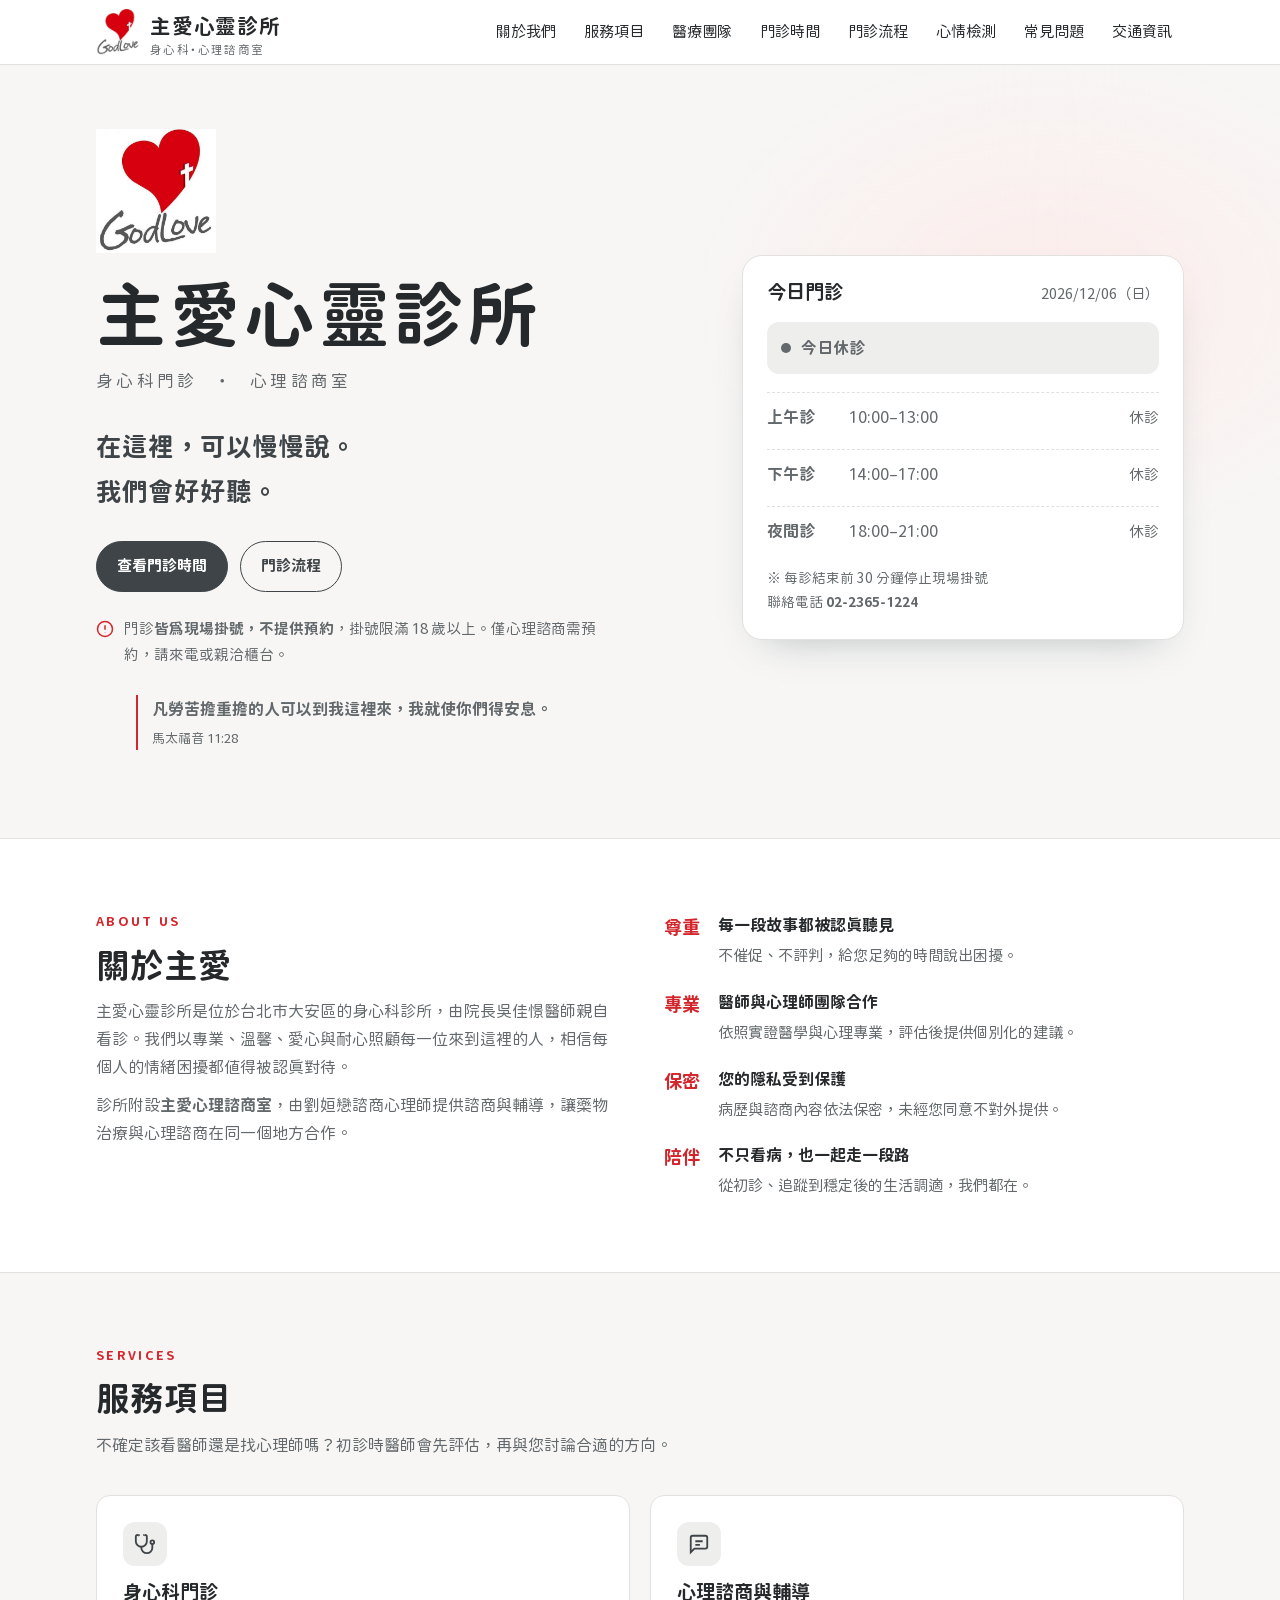
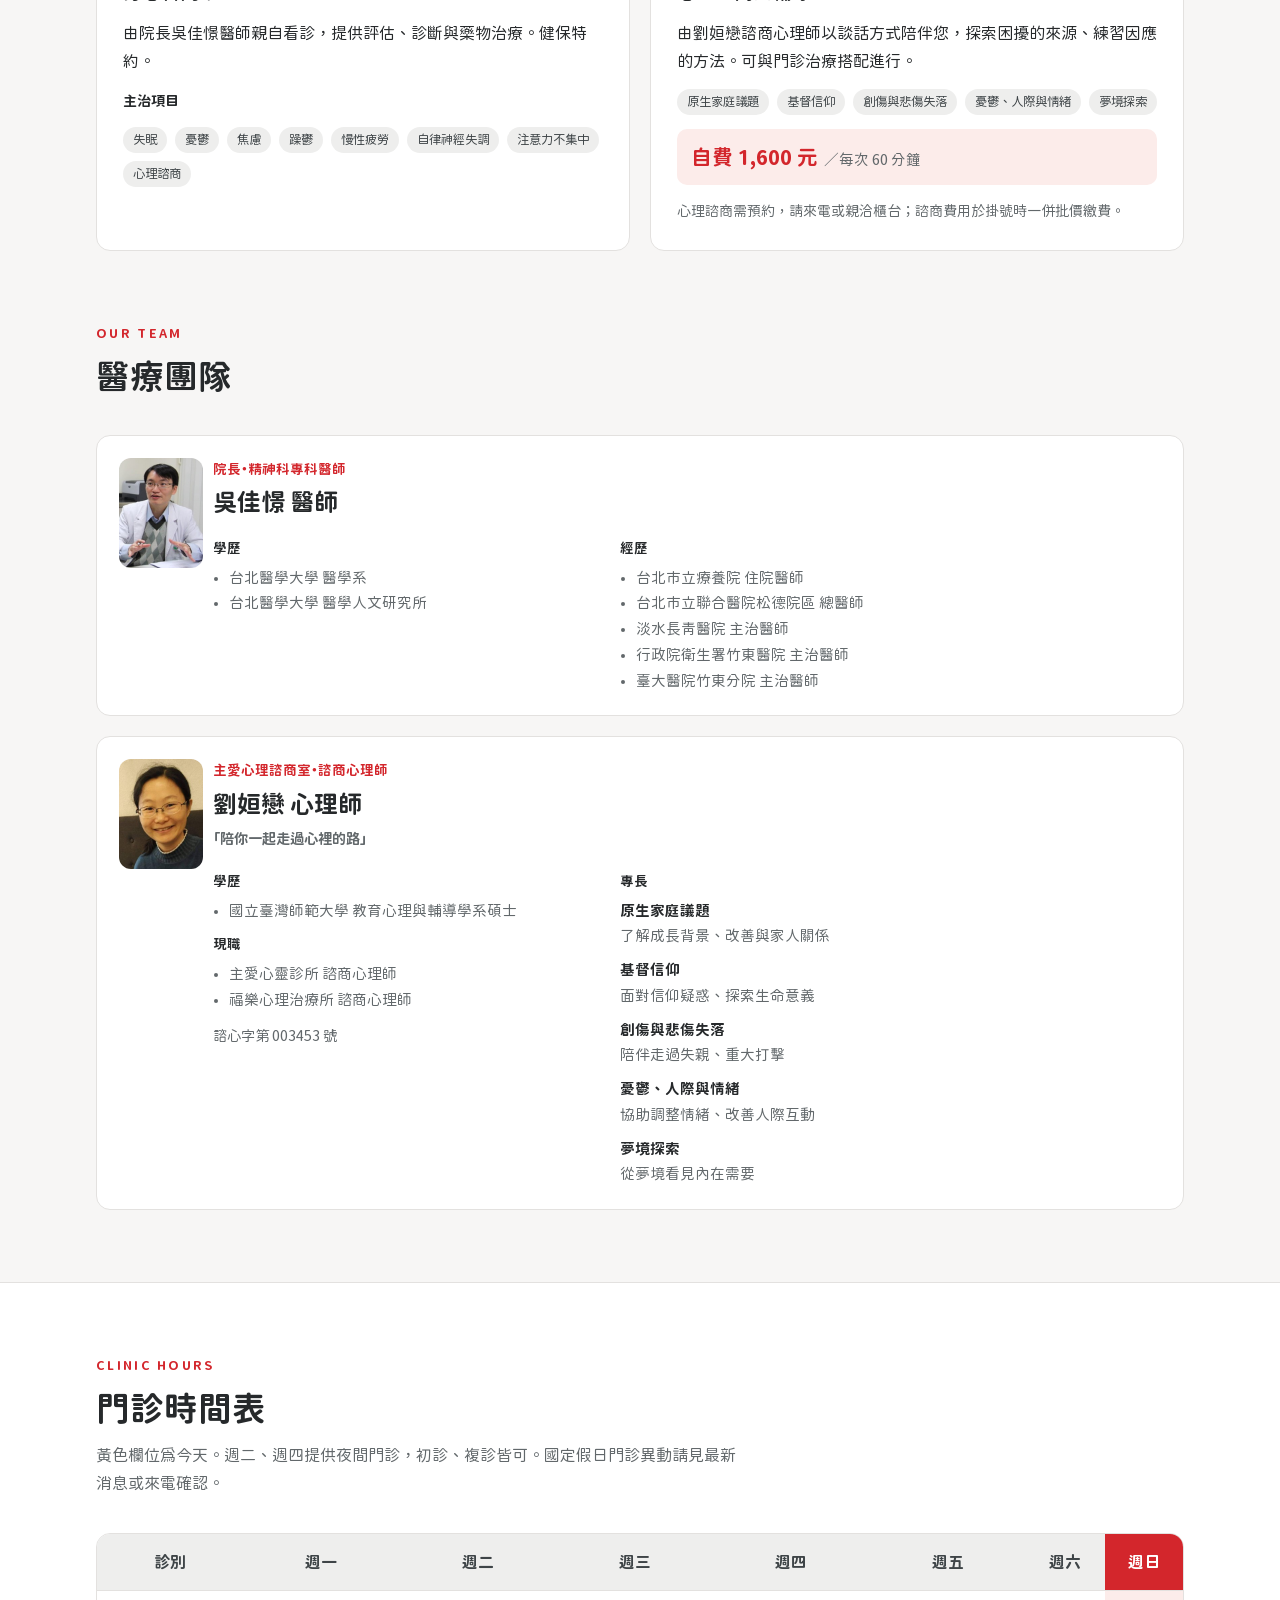
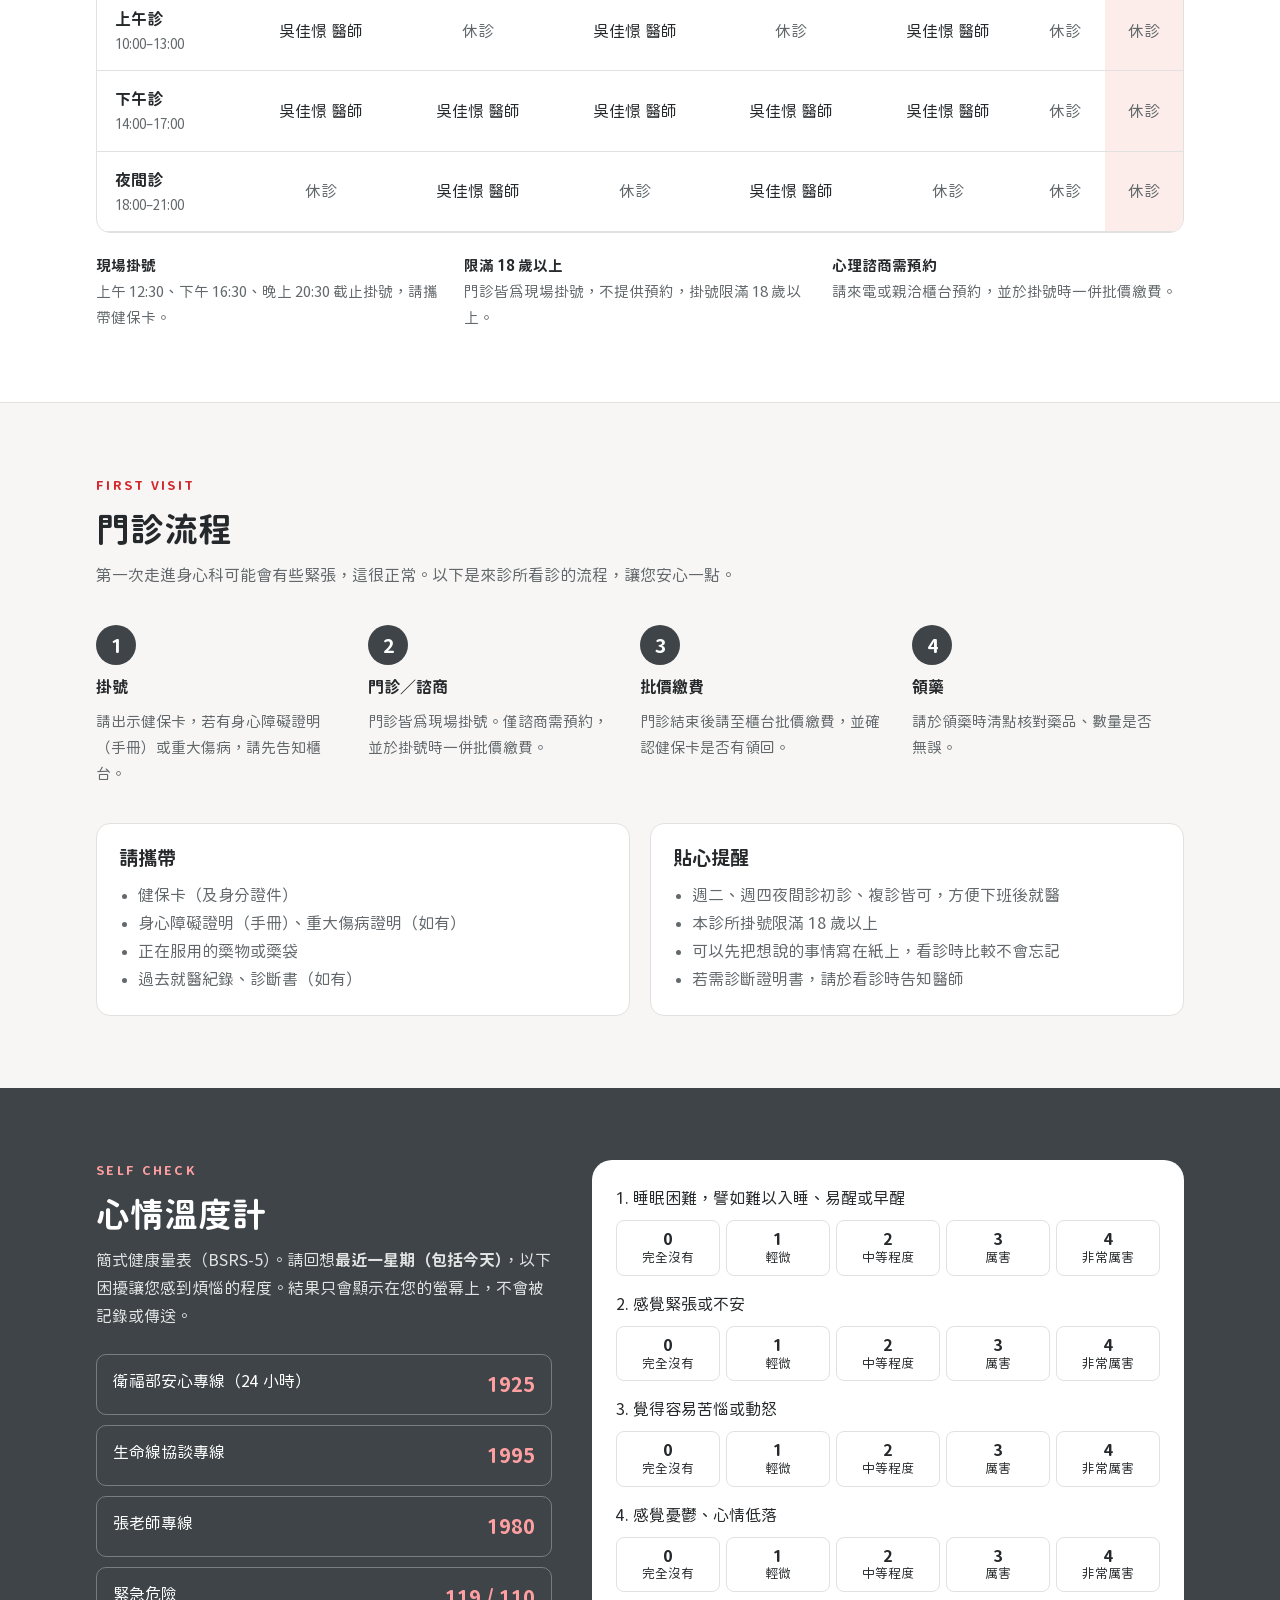
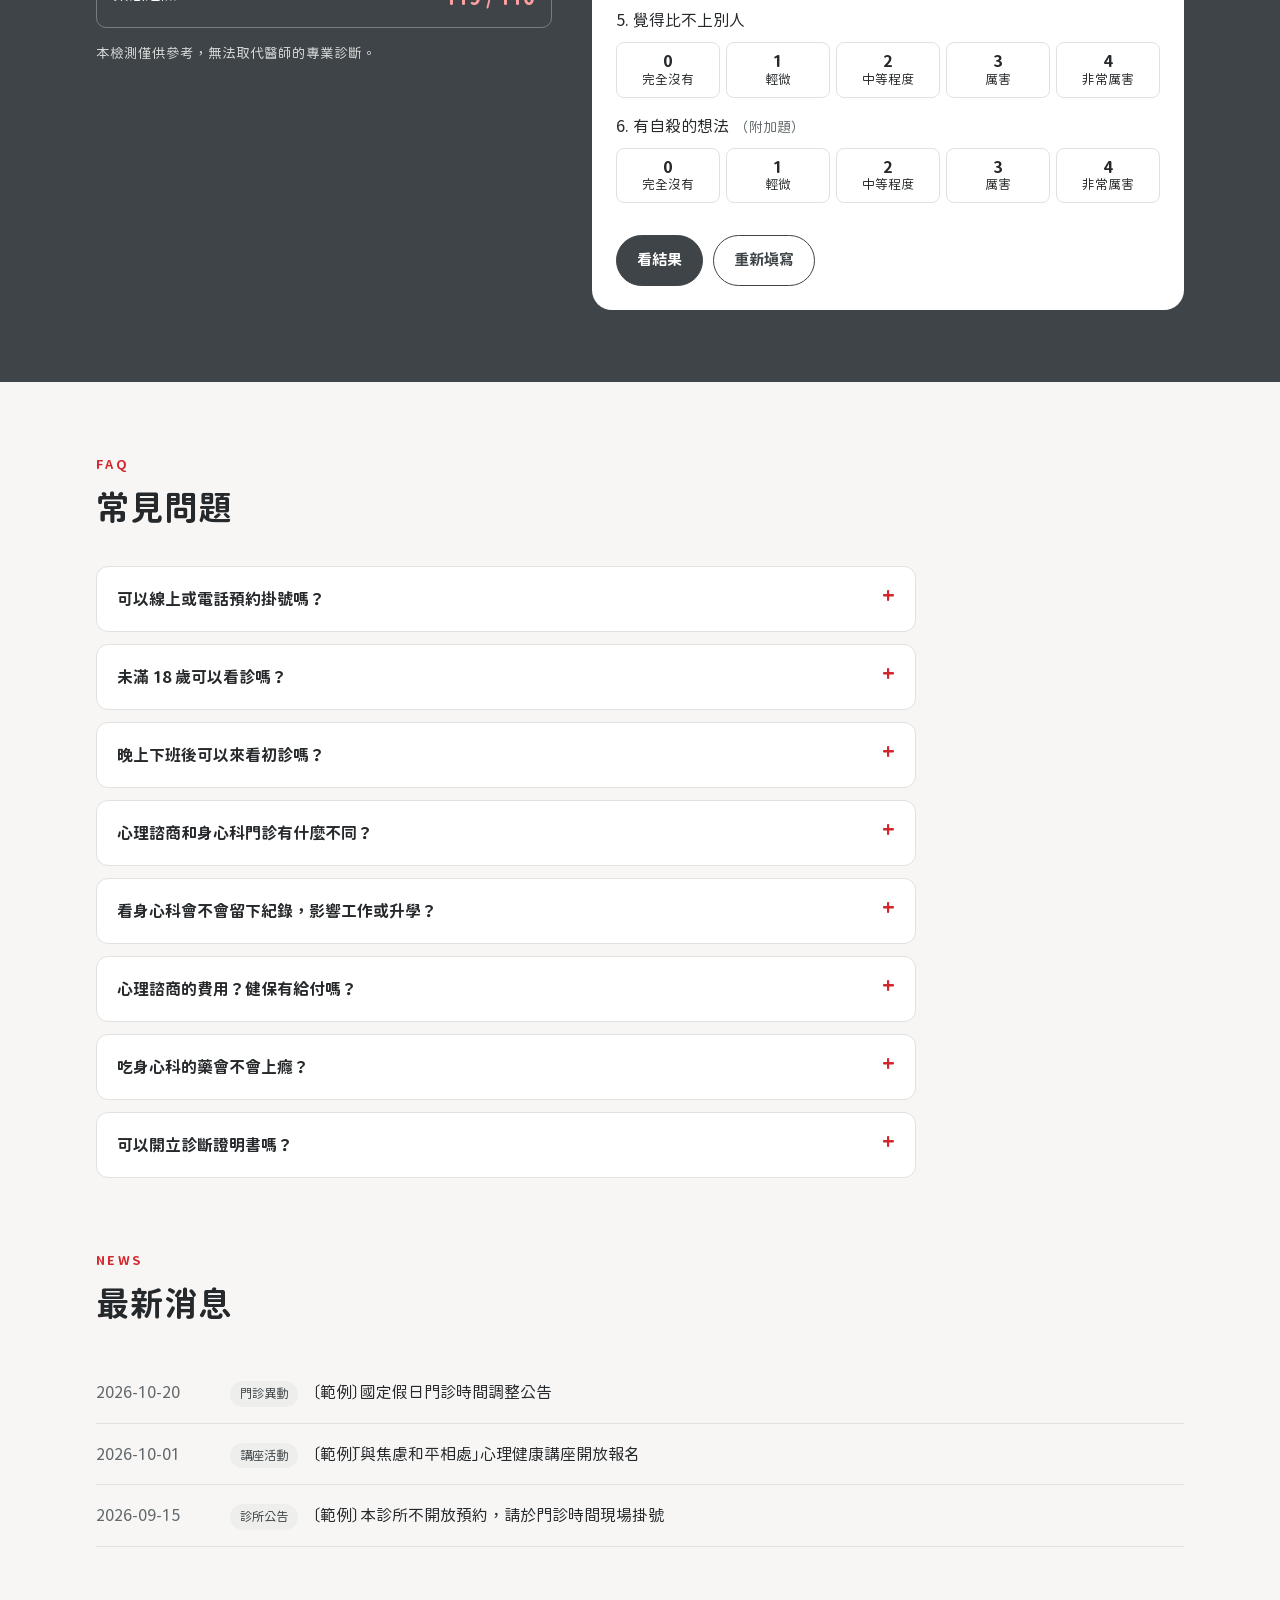
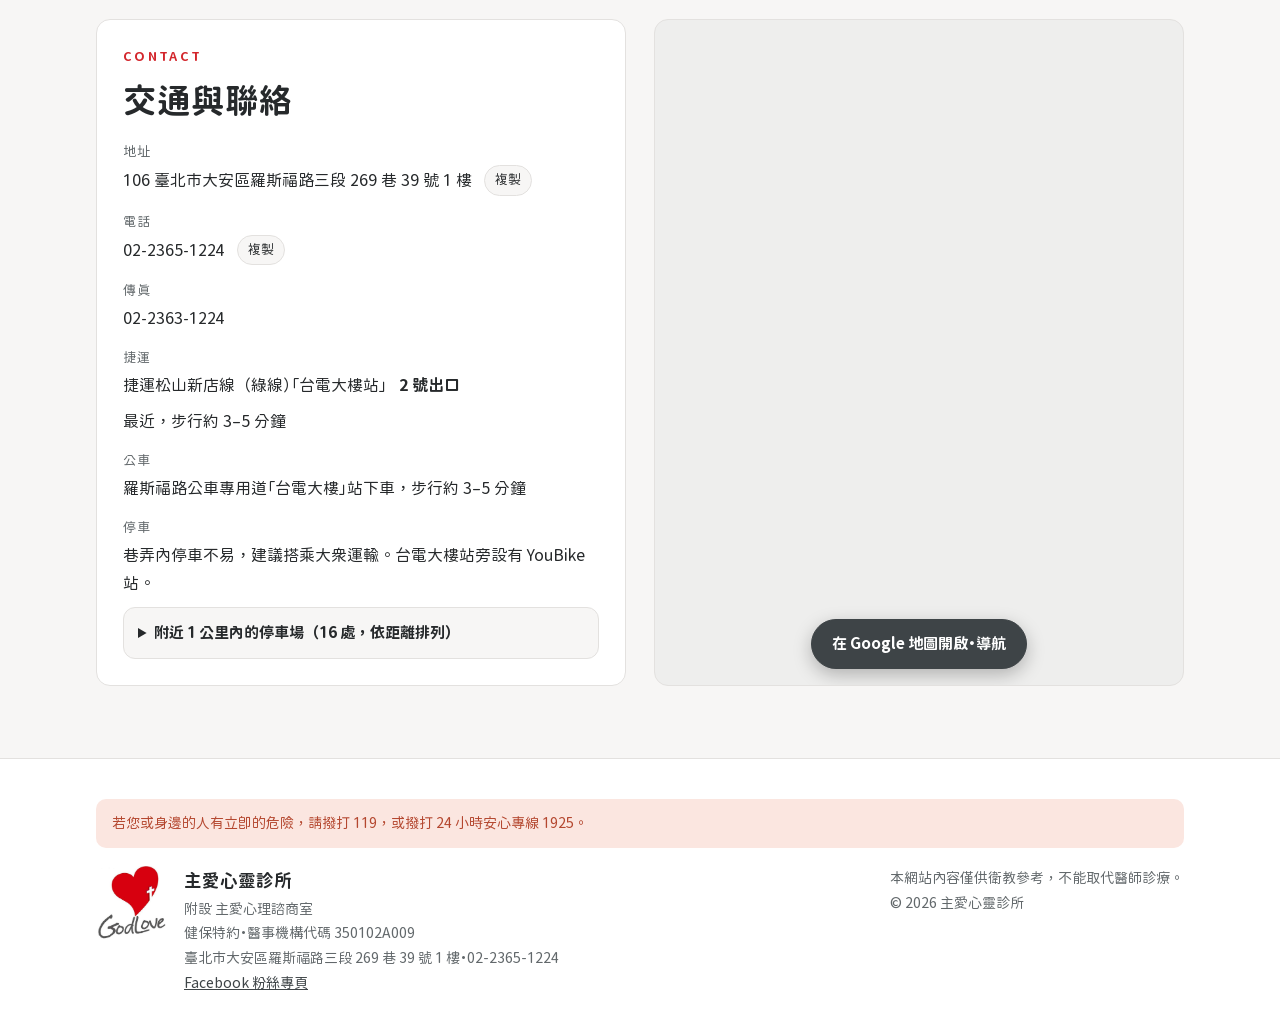
==== commit 2ddd12f2: "對外用詞「精神科」改為「身心科」（醫師專科資格除外） Co-Authored-By: Claude Opus 5.5 <noreply@anthropic.com> Claude-Session: h" ====
--- a/index.html
+++ b/index.html
@@ -4,7 +4,7 @@
 <meta charset="utf-8">
 <meta name="viewport" content="width=device-width, initial-scale=1, viewport-fit=cover">
 <title>主愛心靈診所</title>
-<meta name="description" content="主愛心靈診所｜精神科門診・心理諮商室。門診現場掛號，掛號限滿 18 歲以上。">
+<meta name="description" content="主愛心靈診所｜身心科門診・心理諮商室。門診現場掛號，掛號限滿 18 歲以上。">
 <link rel="icon" href="[data-uri]">
 <link rel="preload" href="fonts/gensen-r.woff2" as="font" type="font/woff2" crossorigin>
 <link rel="preload" href="fonts/gensen-b.woff2" as="font" type="font/woff2" crossorigin>
@@ -261,7 +261,7 @@
  "url": "https://godloveclinic.github.io/",
  "image": "https://godloveclinic.github.io/godlove-logo.png",
  "logo": "https://godloveclinic.github.io/godlove-logo.png",
- "description": "台北市大安區身心科・精神科診所，附設主愛心理諮商室。門診皆為現場掛號，掛號限滿 18 歲以上。",
+ "description": "台北市大安區身心科診所，附設主愛心理諮商室。門診皆為現場掛號，掛號限滿 18 歲以上。",
  "telephone": "+886-2-2365-1224",
  "faxNumber": "+886-2-2363-1224",
  "address": {
@@ -282,7 +282,7 @@
  "availableService": [
   {
    "@type": "MedicalTherapy",
-   "name": "精神科門診"
+   "name": "身心科門診"
   },
   {
    "@type": "MedicalTherapy",
@@ -346,7 +346,7 @@
   <div class="wrap">
     <a class="brand" href="#top" aria-label="主愛心靈診所 首頁">
       <img class="logo" src="[data-uri]" alt="" width="44" height="45">
-      <span><b>主愛心靈診所</b><small>精神科・心理諮商室</small></span>
+      <span><b>主愛心靈診所</b><small>身心科・心理諮商室</small></span>
     </a>
     <button class="menu-btn" id="menuBtn" aria-expanded="false" aria-controls="mainNav">選單</button>
     <nav class="main" id="mainNav" aria-label="主選單">
@@ -368,7 +368,7 @@
     <div>
       <img class="logo hero-logo" src="[data-uri]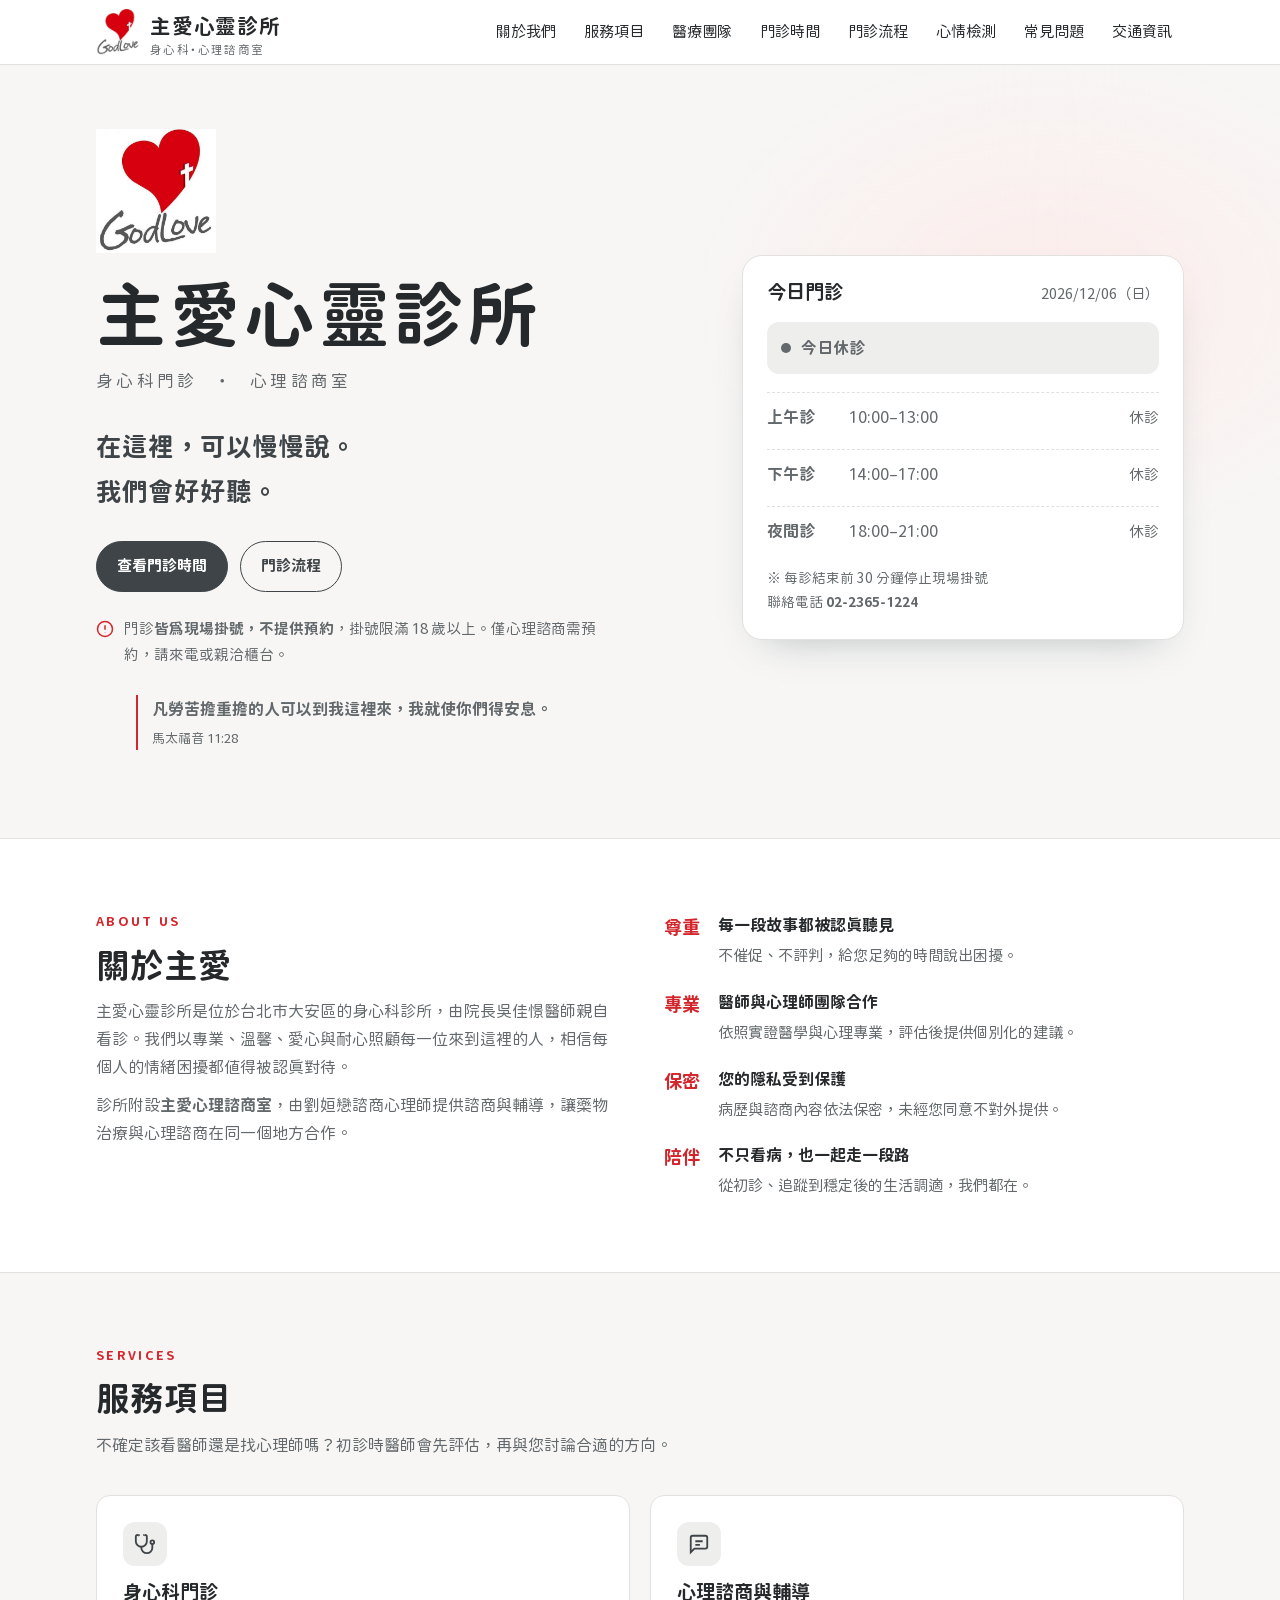
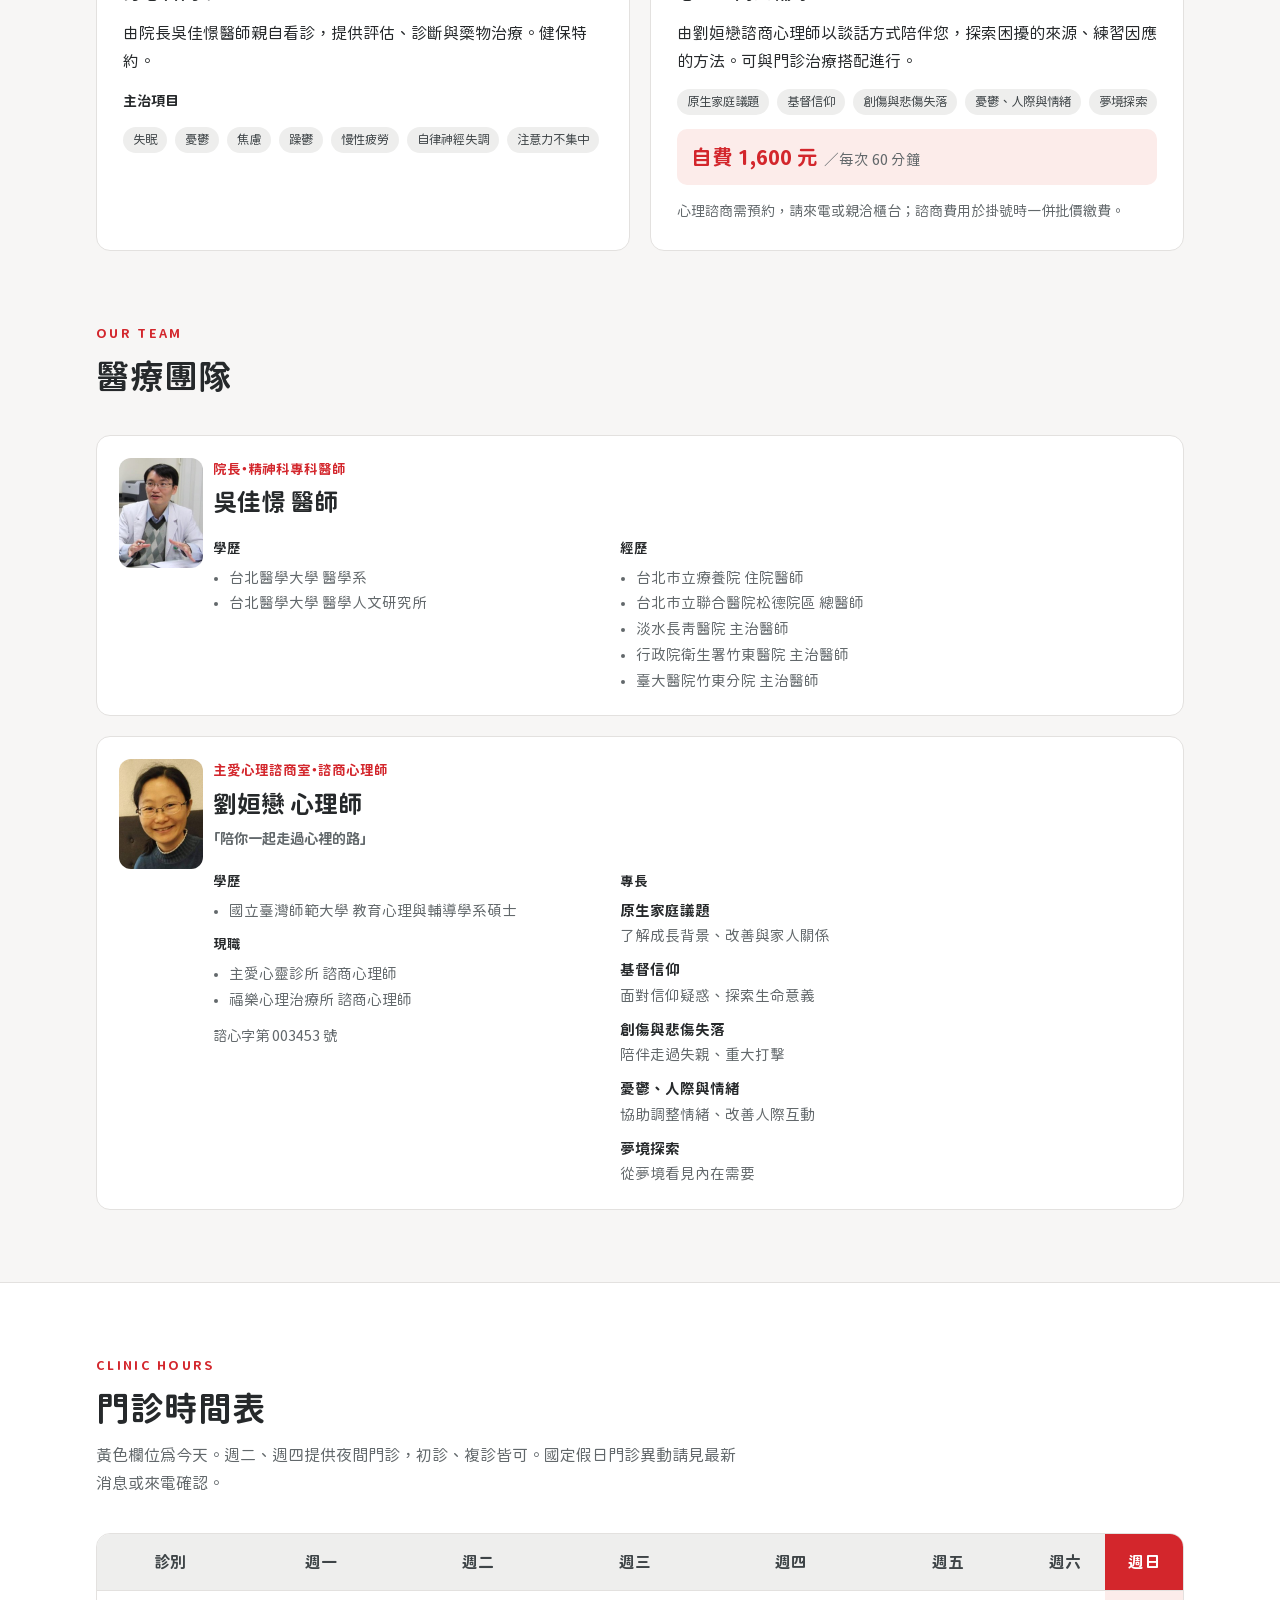
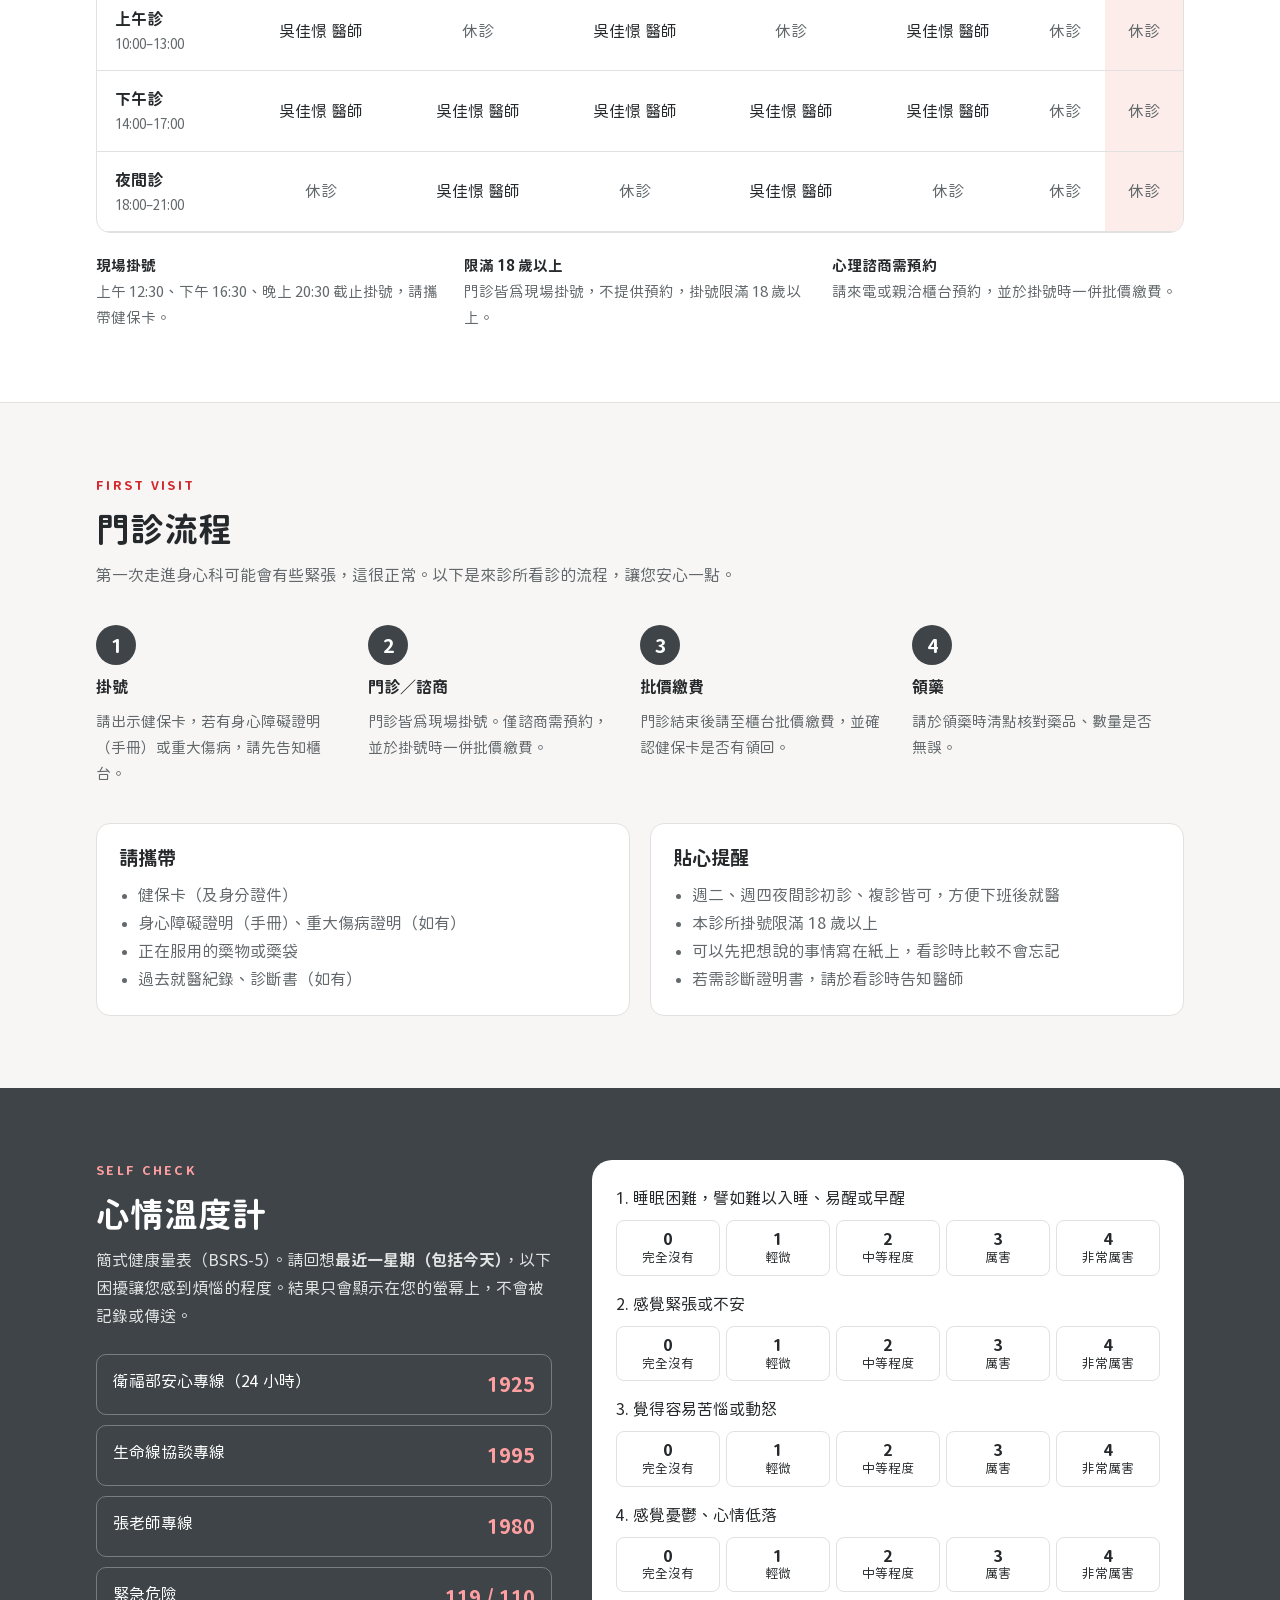
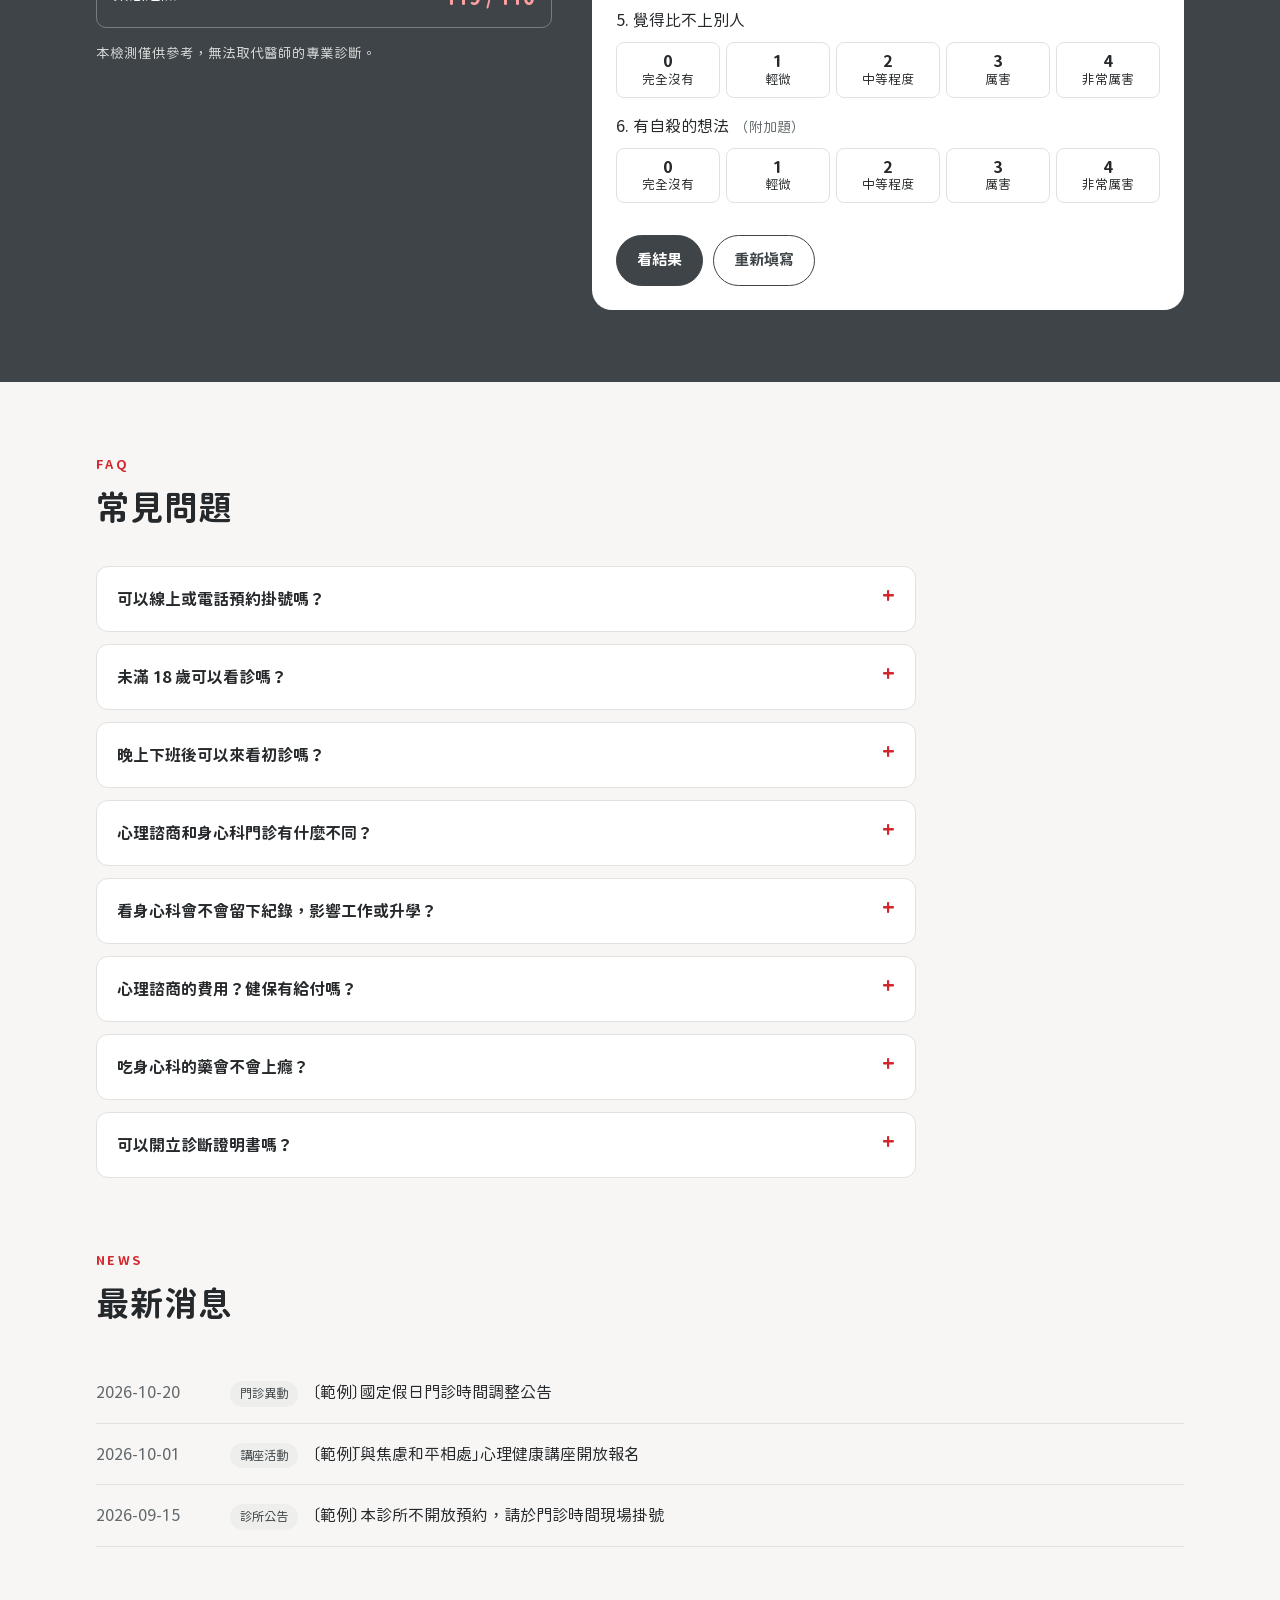
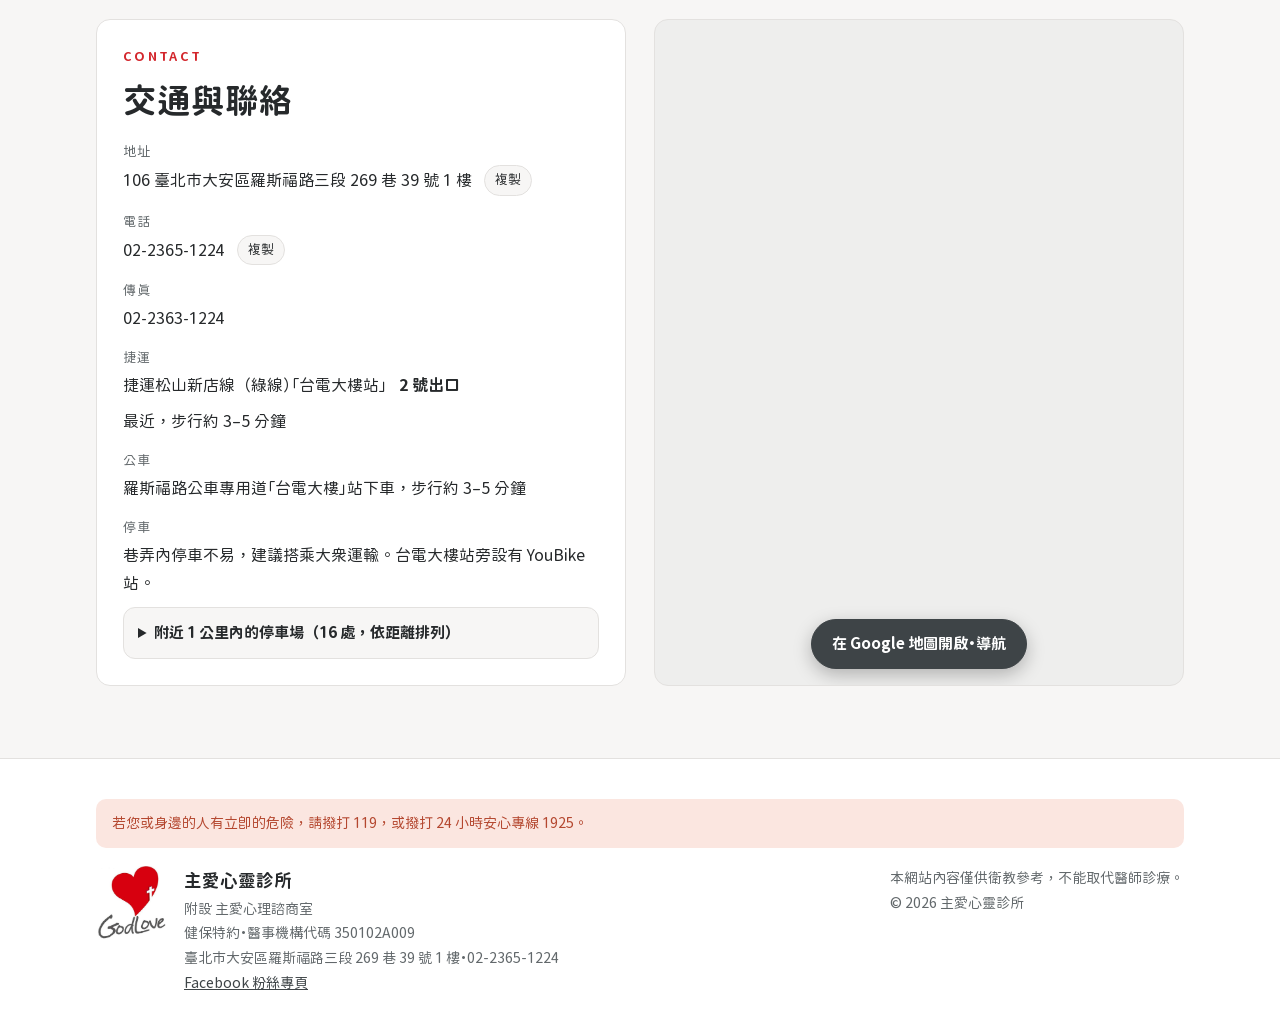
==== commit bd567963: "門診主治項目移除「心理諮商」 Co-Authored-By: Claude Opus 5.5 <noreply@anthropic.com> Claude-Session: https://claud" ====
--- a/index.html
+++ b/index.html
@@ -423,7 +423,7 @@
         <h3>身心科門診</h3>
         <p>由院長吳佳憬醫師親自看診，提供評估、診斷與藥物治療。健保特約。</p>
         <p class="note" style="font-weight:700;color:var(--ink)">主治項目</p>
-        <ul><li class="tag">失眠</li><li class="tag">憂鬱</li><li class="tag">焦慮</li><li class="tag">躁鬱</li><li class="tag">慢性疲勞</li><li class="tag">自律神經失調</li><li class="tag">注意力不集中</li><li class="tag">心理諮商</li></ul>
+        <ul><li class="tag">失眠</li><li class="tag">憂鬱</li><li class="tag">焦慮</li><li class="tag">躁鬱</li><li class="tag">慢性疲勞</li><li class="tag">自律神經失調</li><li class="tag">注意力不集中</li></ul>
       </article>
       <article>
         <div class="ic"><svg width="22" height="22" viewBox="0 0 24 24" fill="none" stroke="currentColor" stroke-width="2" aria-hidden="true"><path d="M21 15a2 2 0 0 1-2 2H7l-4 4V5a2 2 0 0 1 2-2h14a2 2 0 0 1 2 2z"/><path d="M8 9h8M8 13h5"/></svg></div>
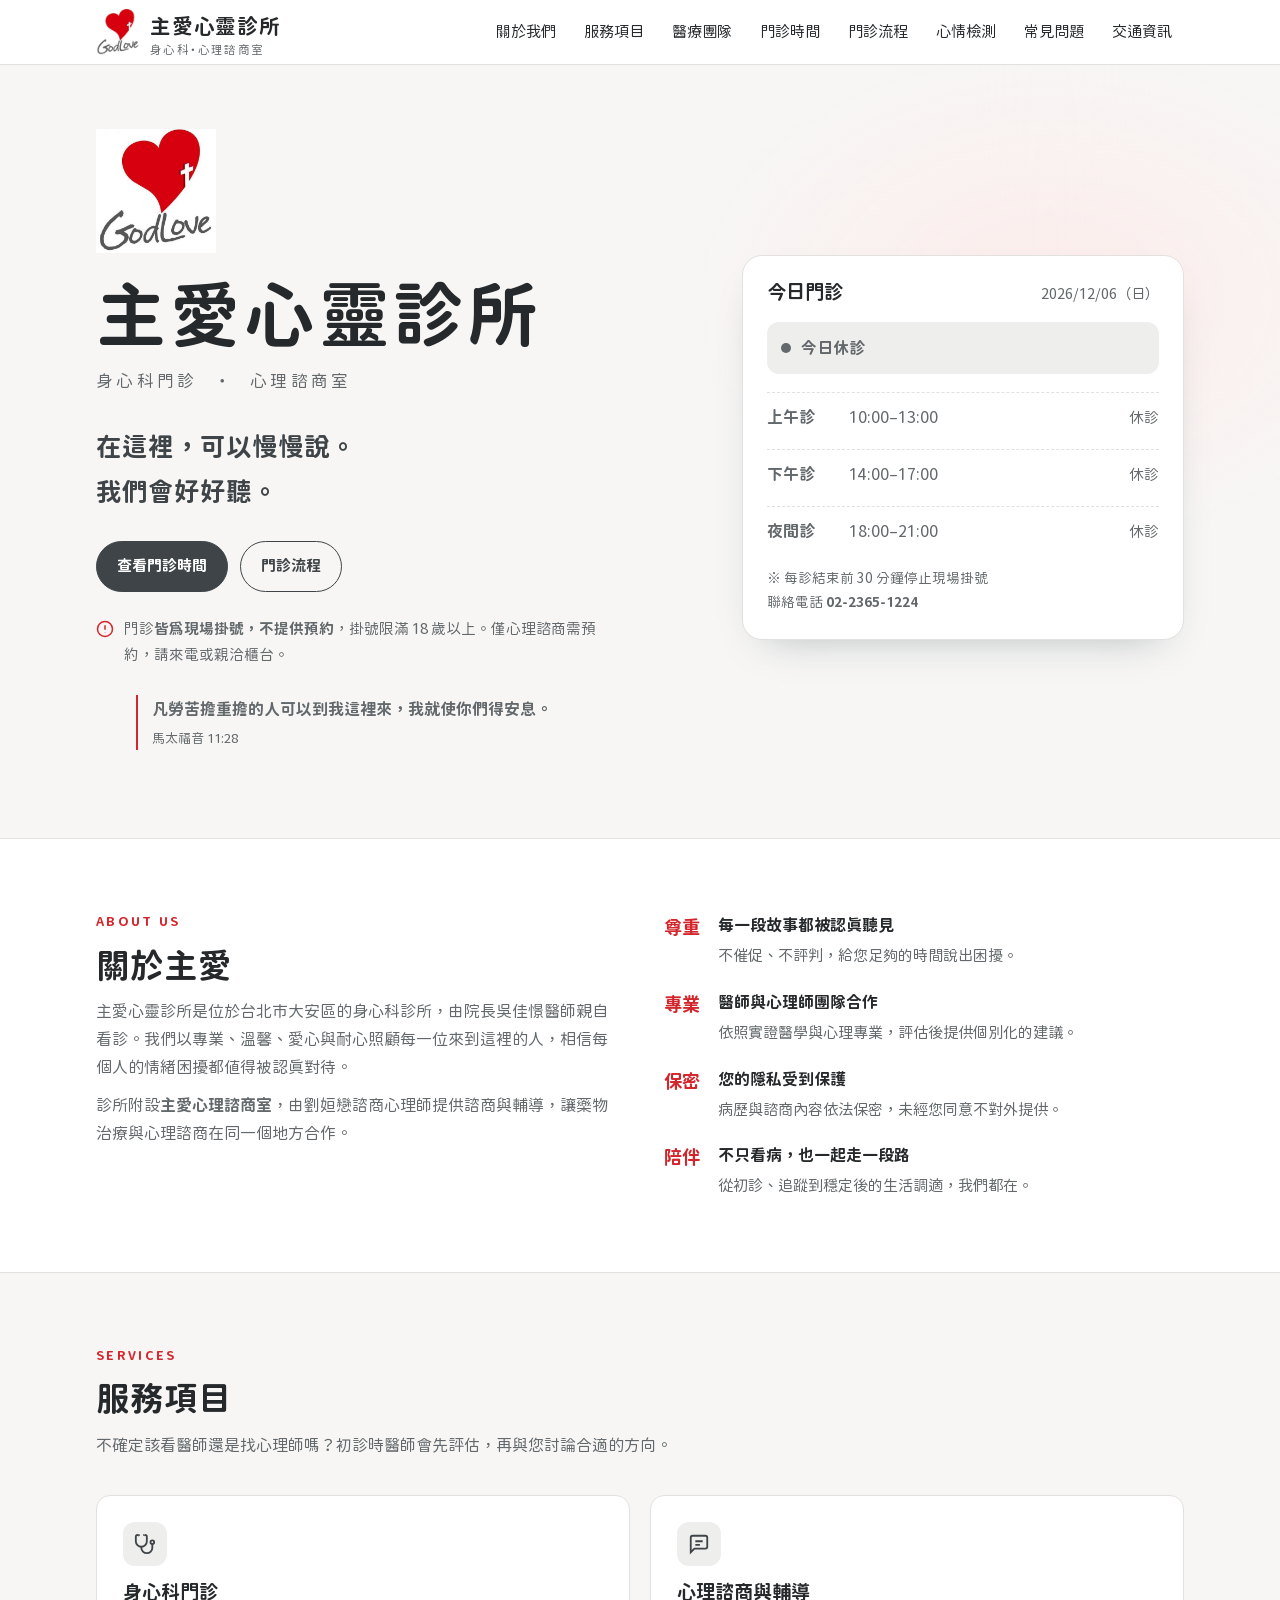
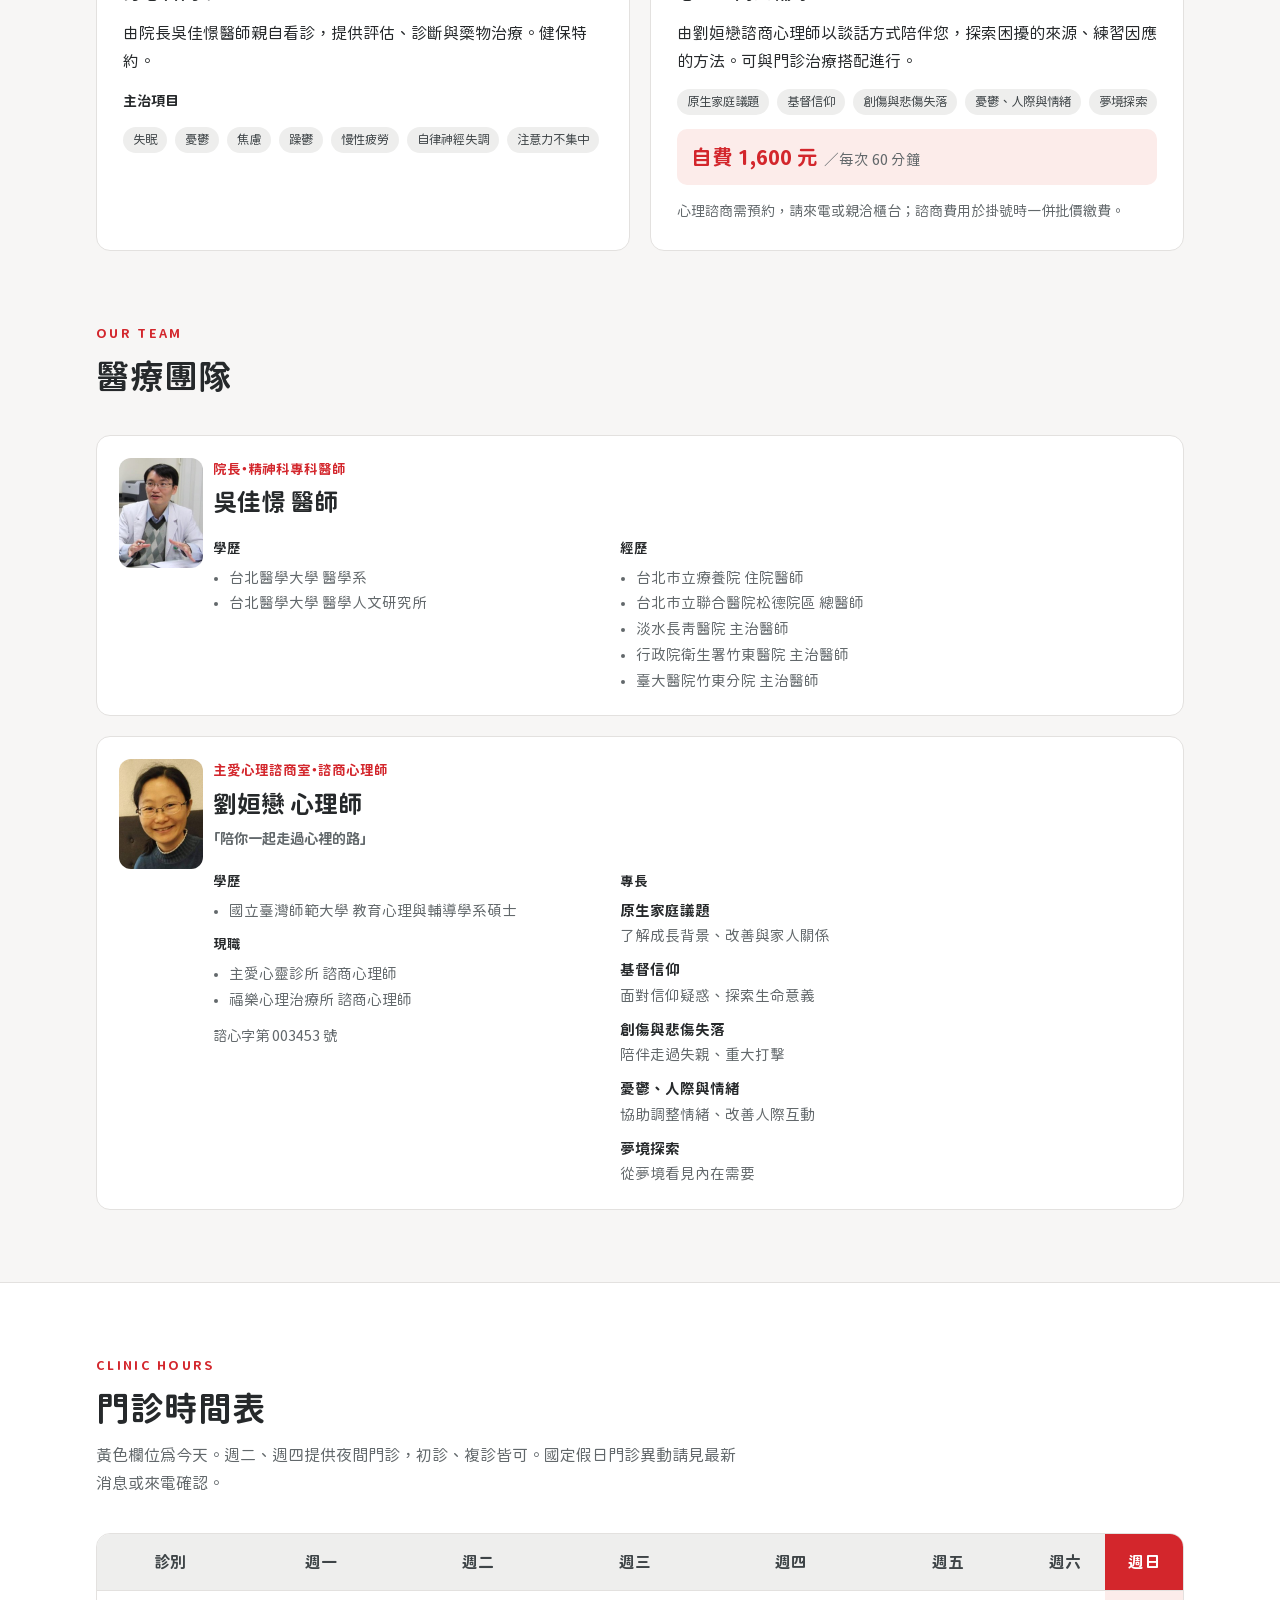
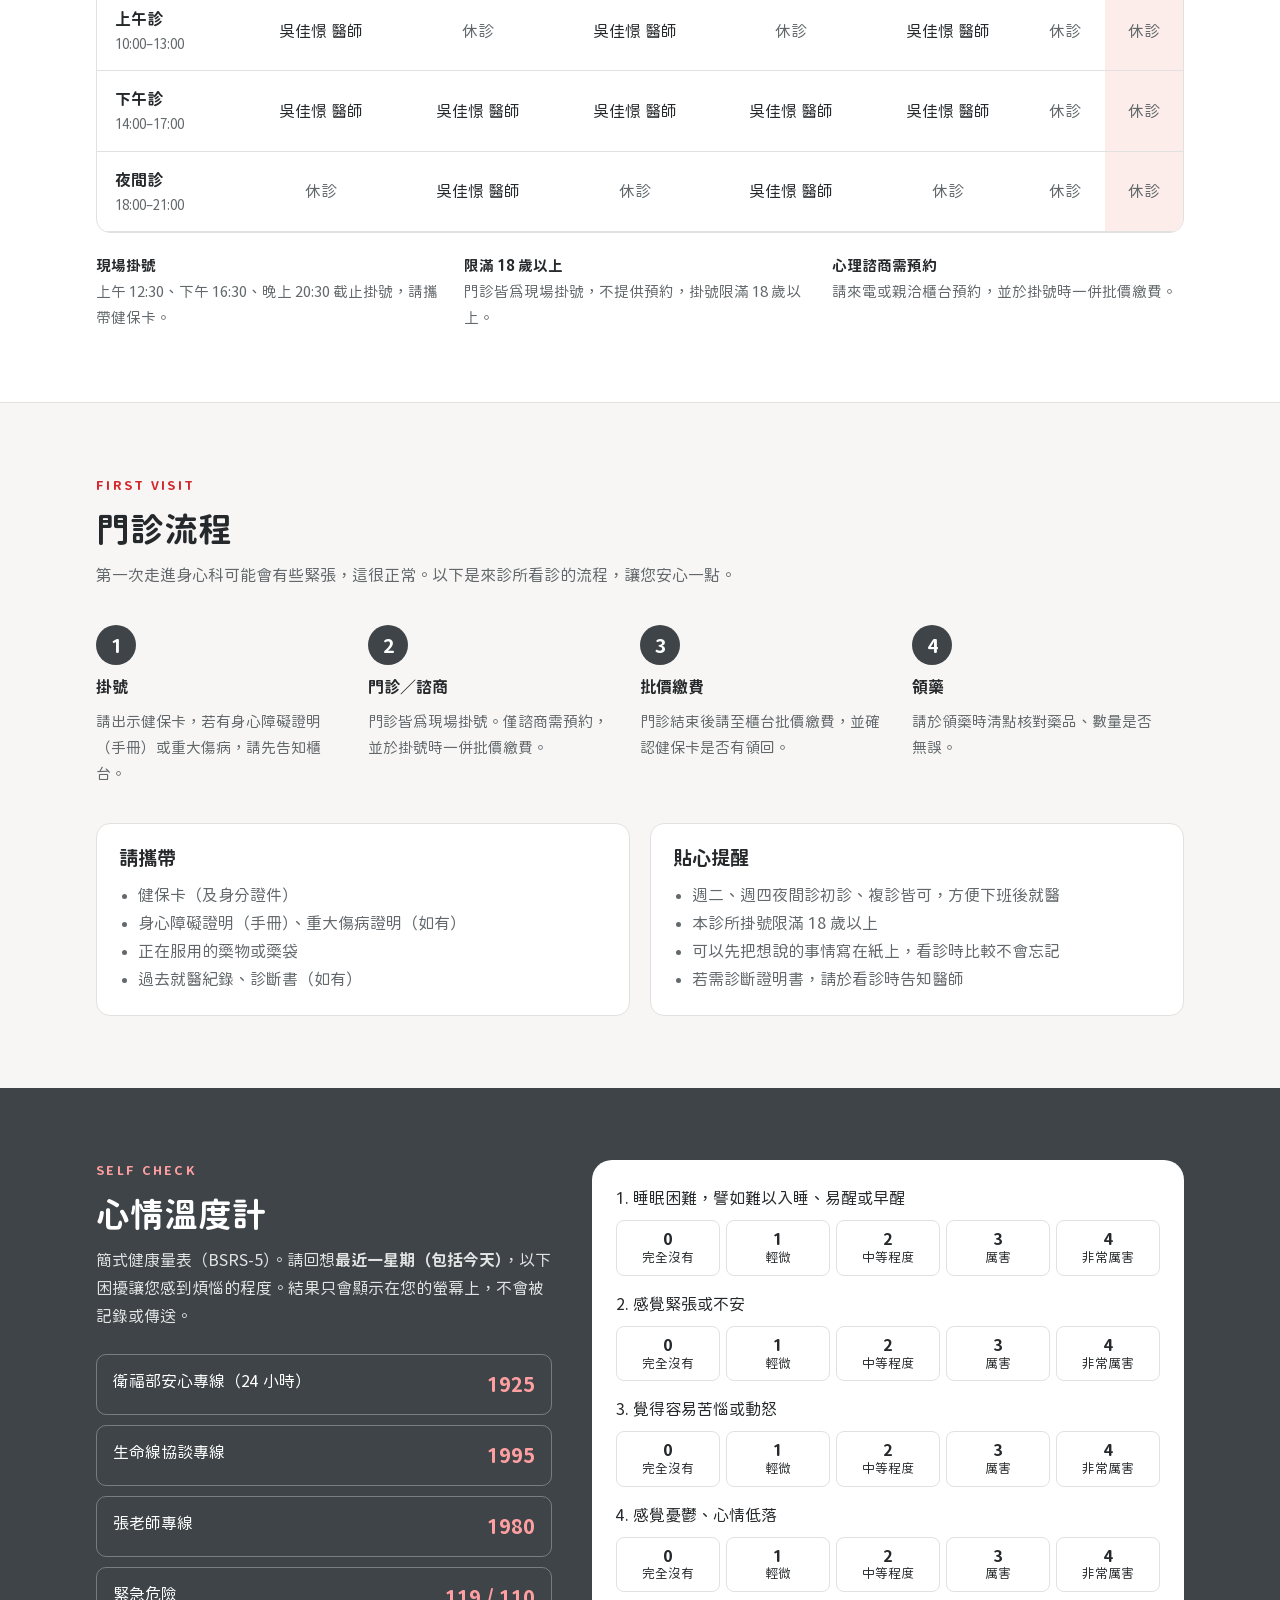
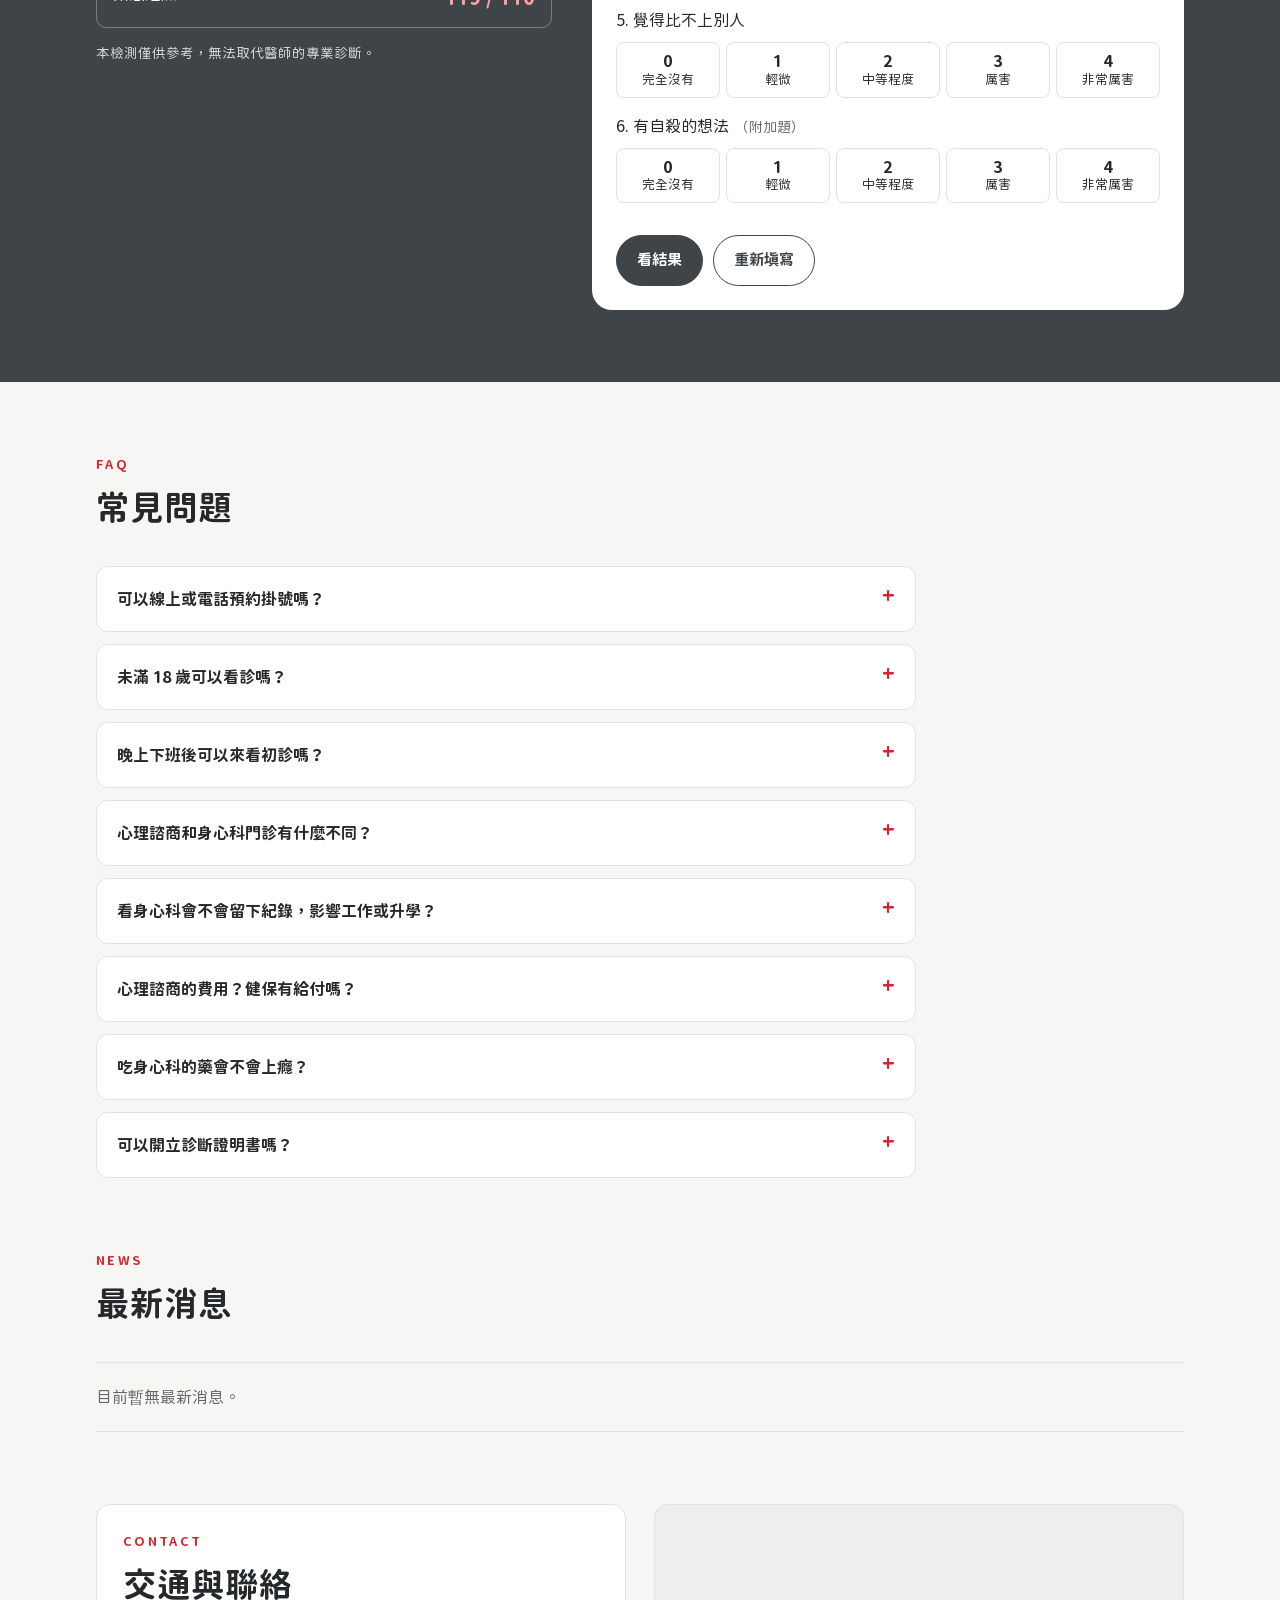
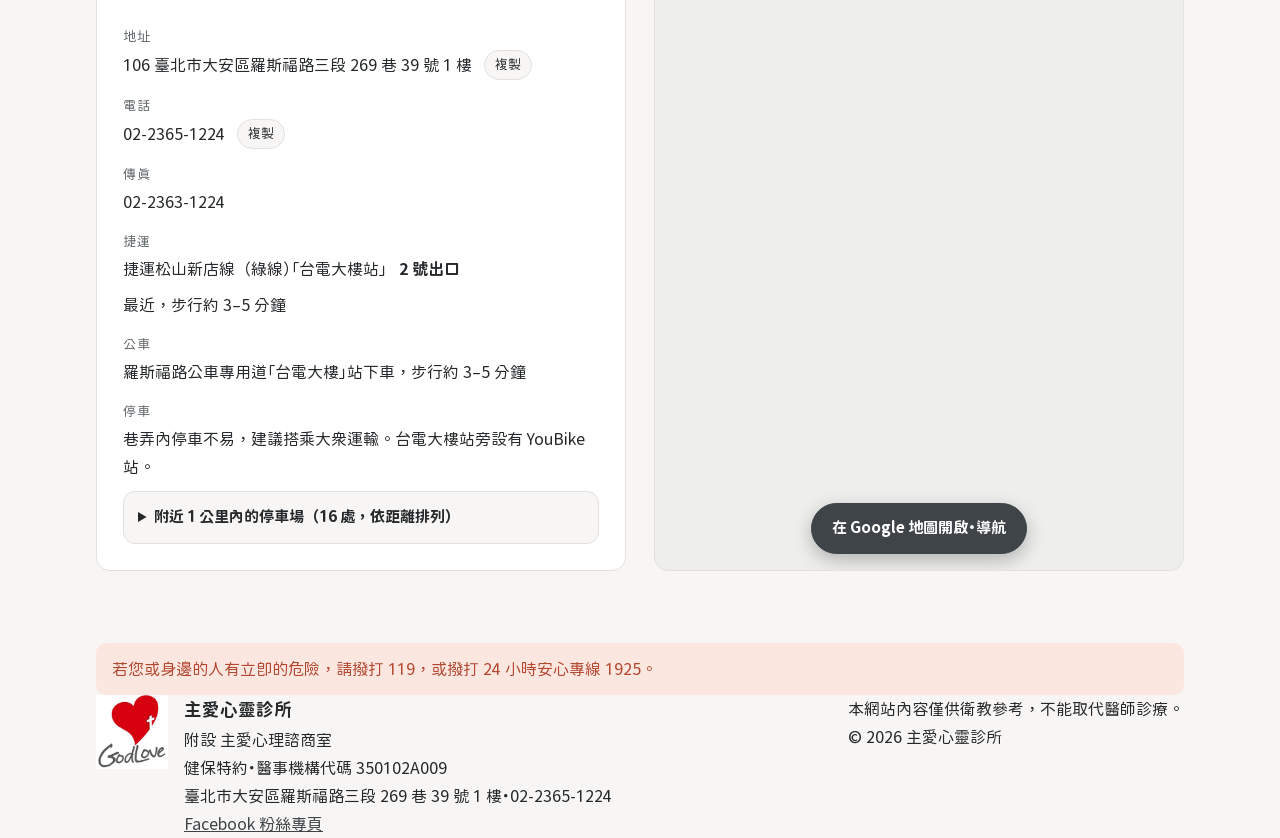
==== commit a45bf1aa: "最新消息移除範例，改為暫無消息 Co-Authored-By: Claude Opus 5.5 <noreply@anthropic.com> Claude-Session: https://clau" ====
--- a/index.html
+++ b/index.html
@@ -242,7 +242,9 @@
 .pk-meta{grid-column:1;font-size:.85rem;color:var(--muted)}
 .pk-dist{grid-column:2;grid-row:1 / span 2;align-self:center;font-size:.85rem;color:var(--muted);font-variant-numeric:tabular-nums;white-space:nowrap}
 .pk-note{font-size:.8rem;color:var(--muted);padding:0 14px 12px;margin:0}
-footer{background:var(--surface);border-top:1px solid var(--line);padding-block:40px;font-size:.88rem;color:var(--muted)}
+.news-empty{color:var(--muted);padding-block:20px;border-top:1px solid var(--line);border-bottom:1px solid var(--line)}
+.news:empty+.news-empty,.news-empty{display:block}
+background:var(--surface);border-top:1px solid var(--line);padding-block:40px;font-size:.88rem;color:var(--muted)}
 footer .wrap{display:grid;gap:18px}
 footer .row{display:flex;flex-wrap:wrap;justify-content:space-between;gap:16px}
 footer b{color:var(--ink);font-family:var(--f-display);font-size:1.1rem}
@@ -566,10 +568,9 @@
       <h2>最新消息</h2>
     </div>
     <ul class="news">
-      <li><time>2026-10-20</time><span class="tag">門診異動</span><span>〔範例〕國定假日門診時間調整公告</span></li>
-      <li><time>2026-10-01</time><span class="tag">講座活動</span><span>〔範例〕「與焦慮和平相處」心理健康講座開放報名</span></li>
-      <li><time>2026-09-15</time><span class="tag">診所公告</span><span>〔範例〕本診所不開放預約，請於門診時間現場掛號</span></li>
+      <!-- 有新公告時，在這裡加入 <li><time>日期</time><span class="tag">分類</span><span>標題</span></li> -->
     </ul>
+    <p class="news-empty">目前暫無最新消息。</p>
   </div>
 </section>
 
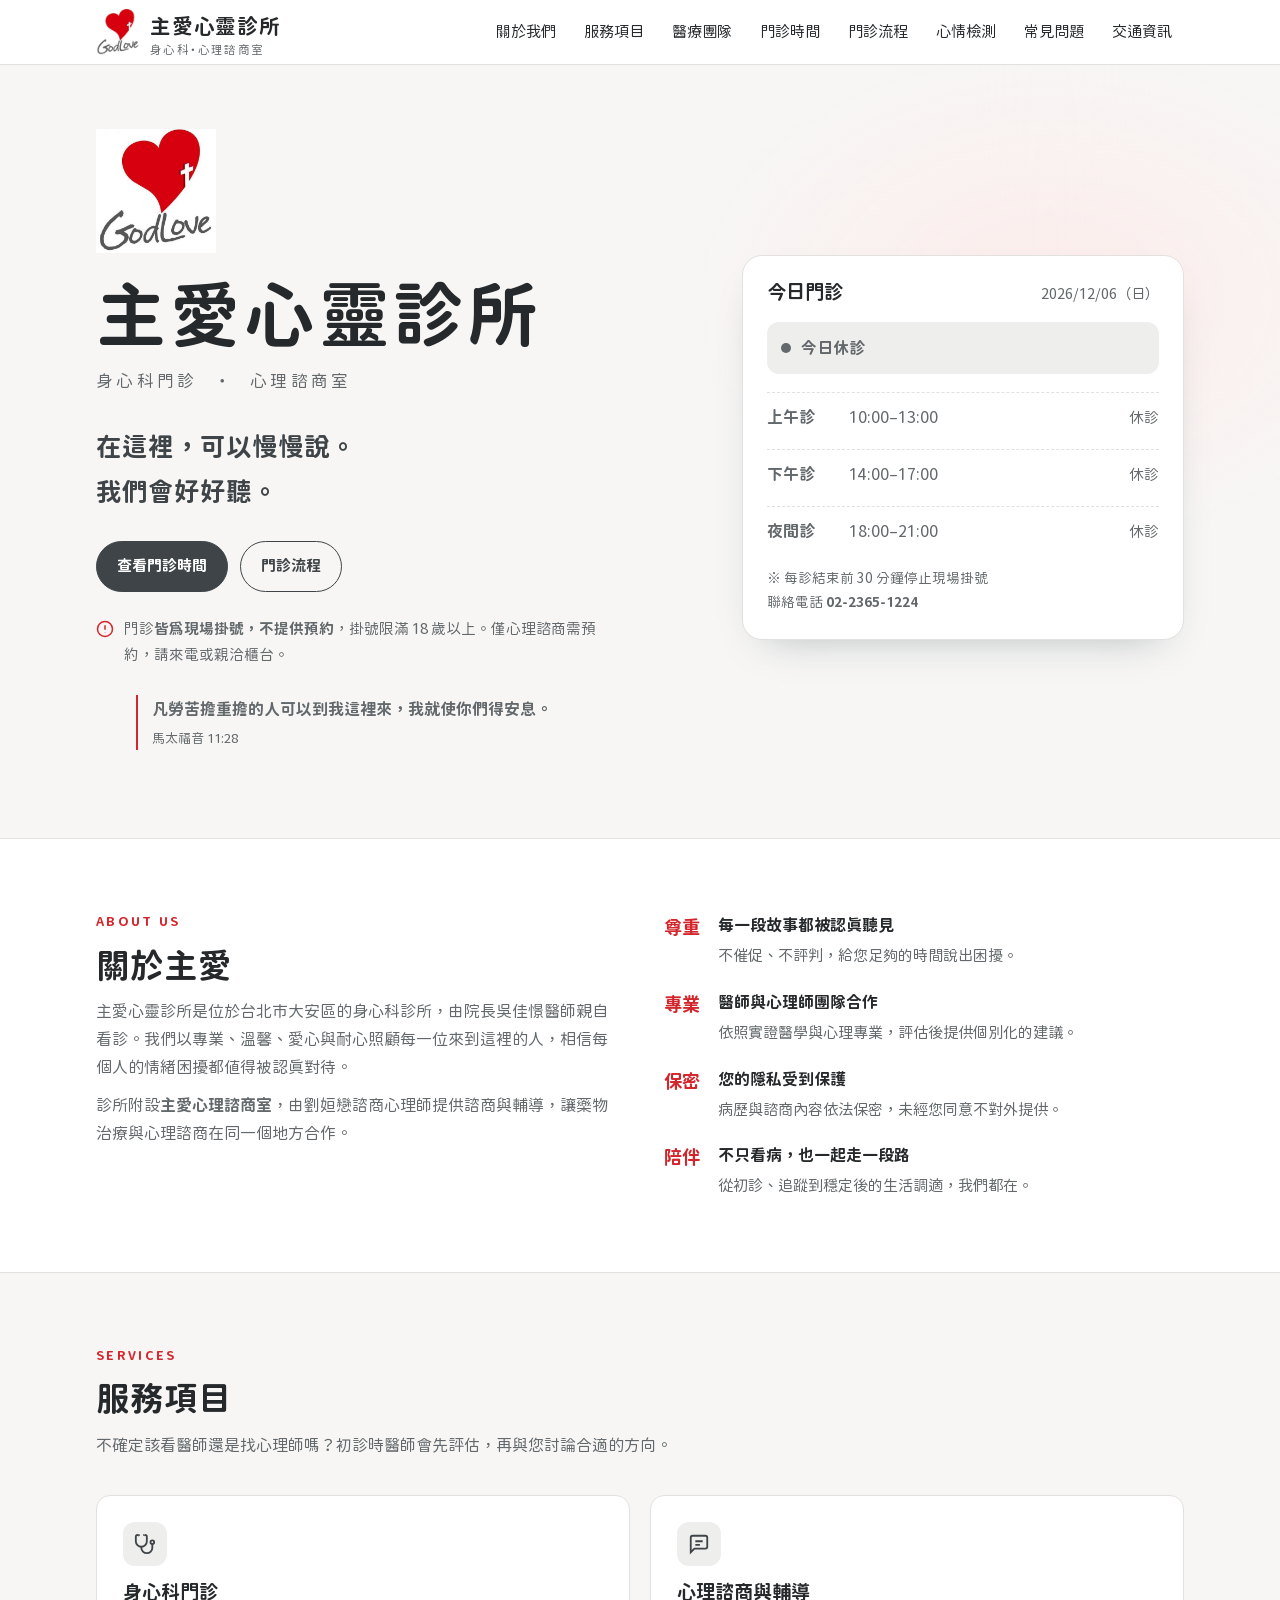
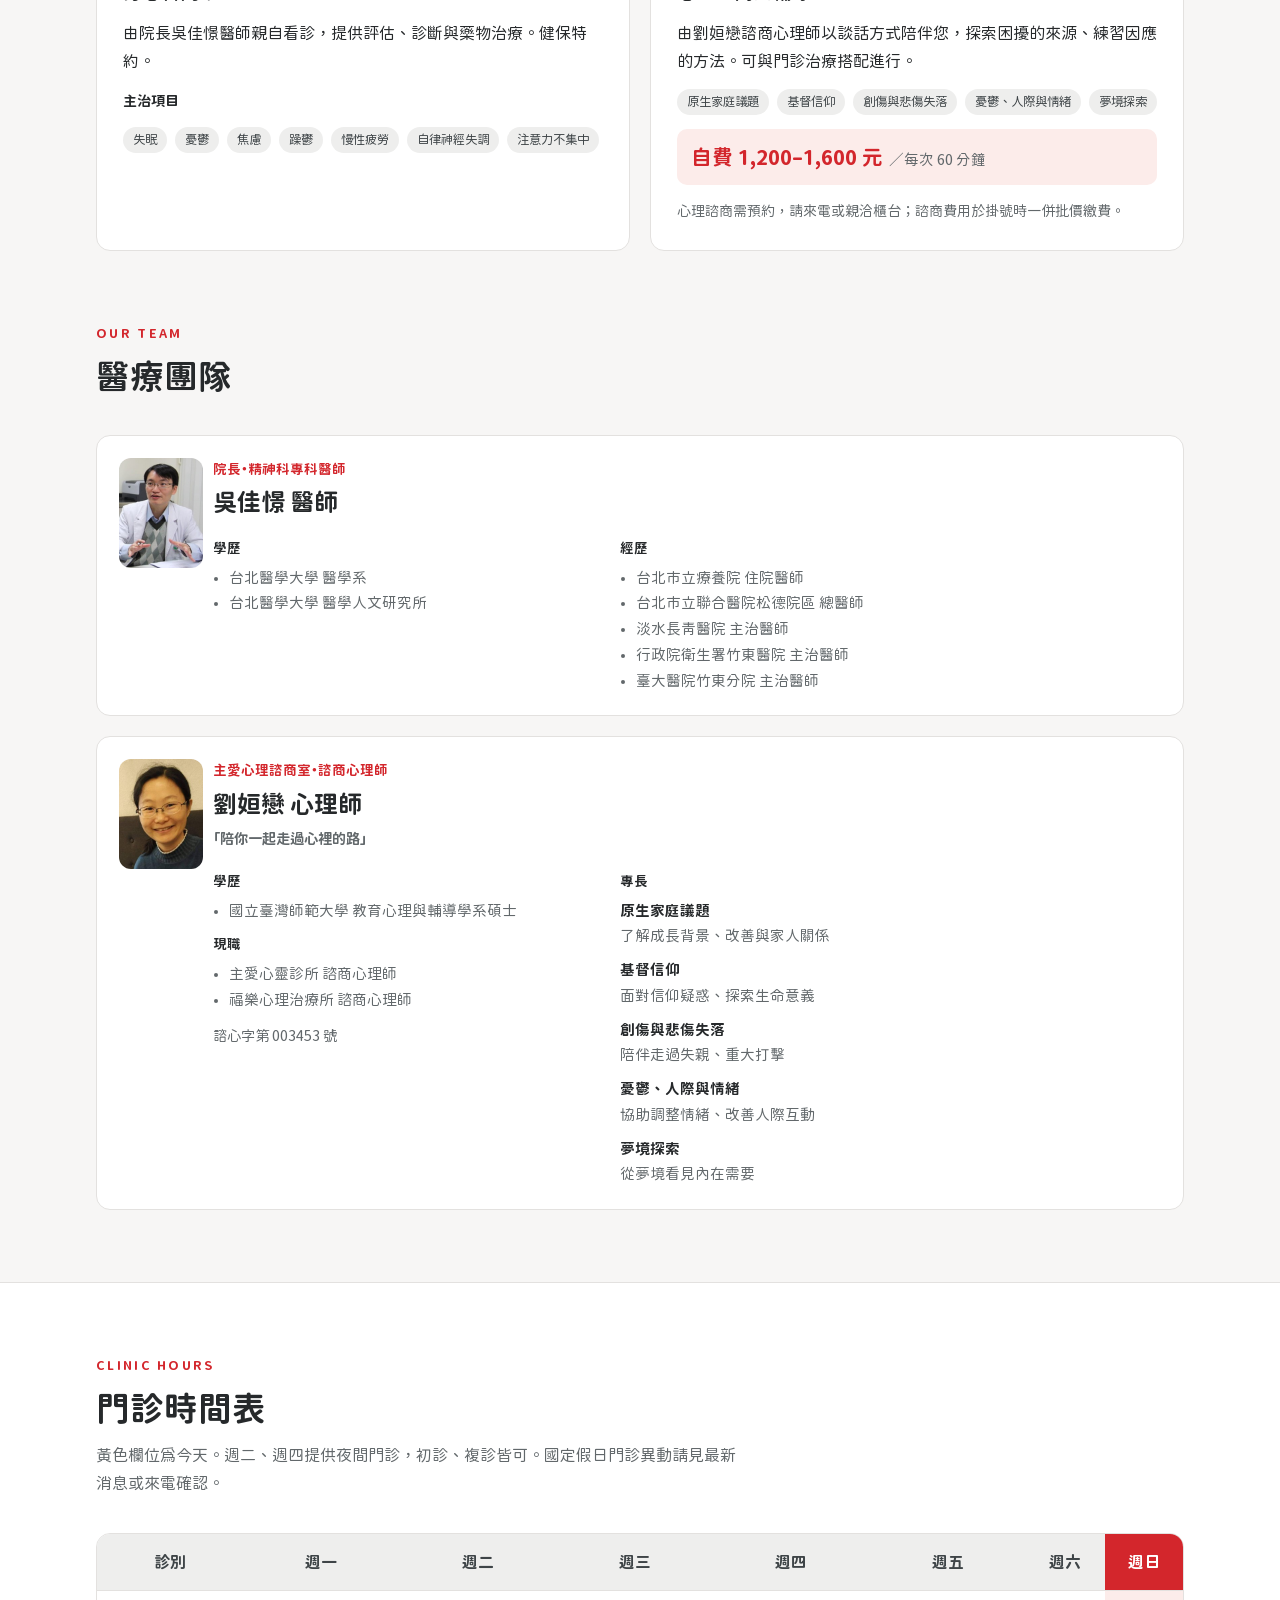
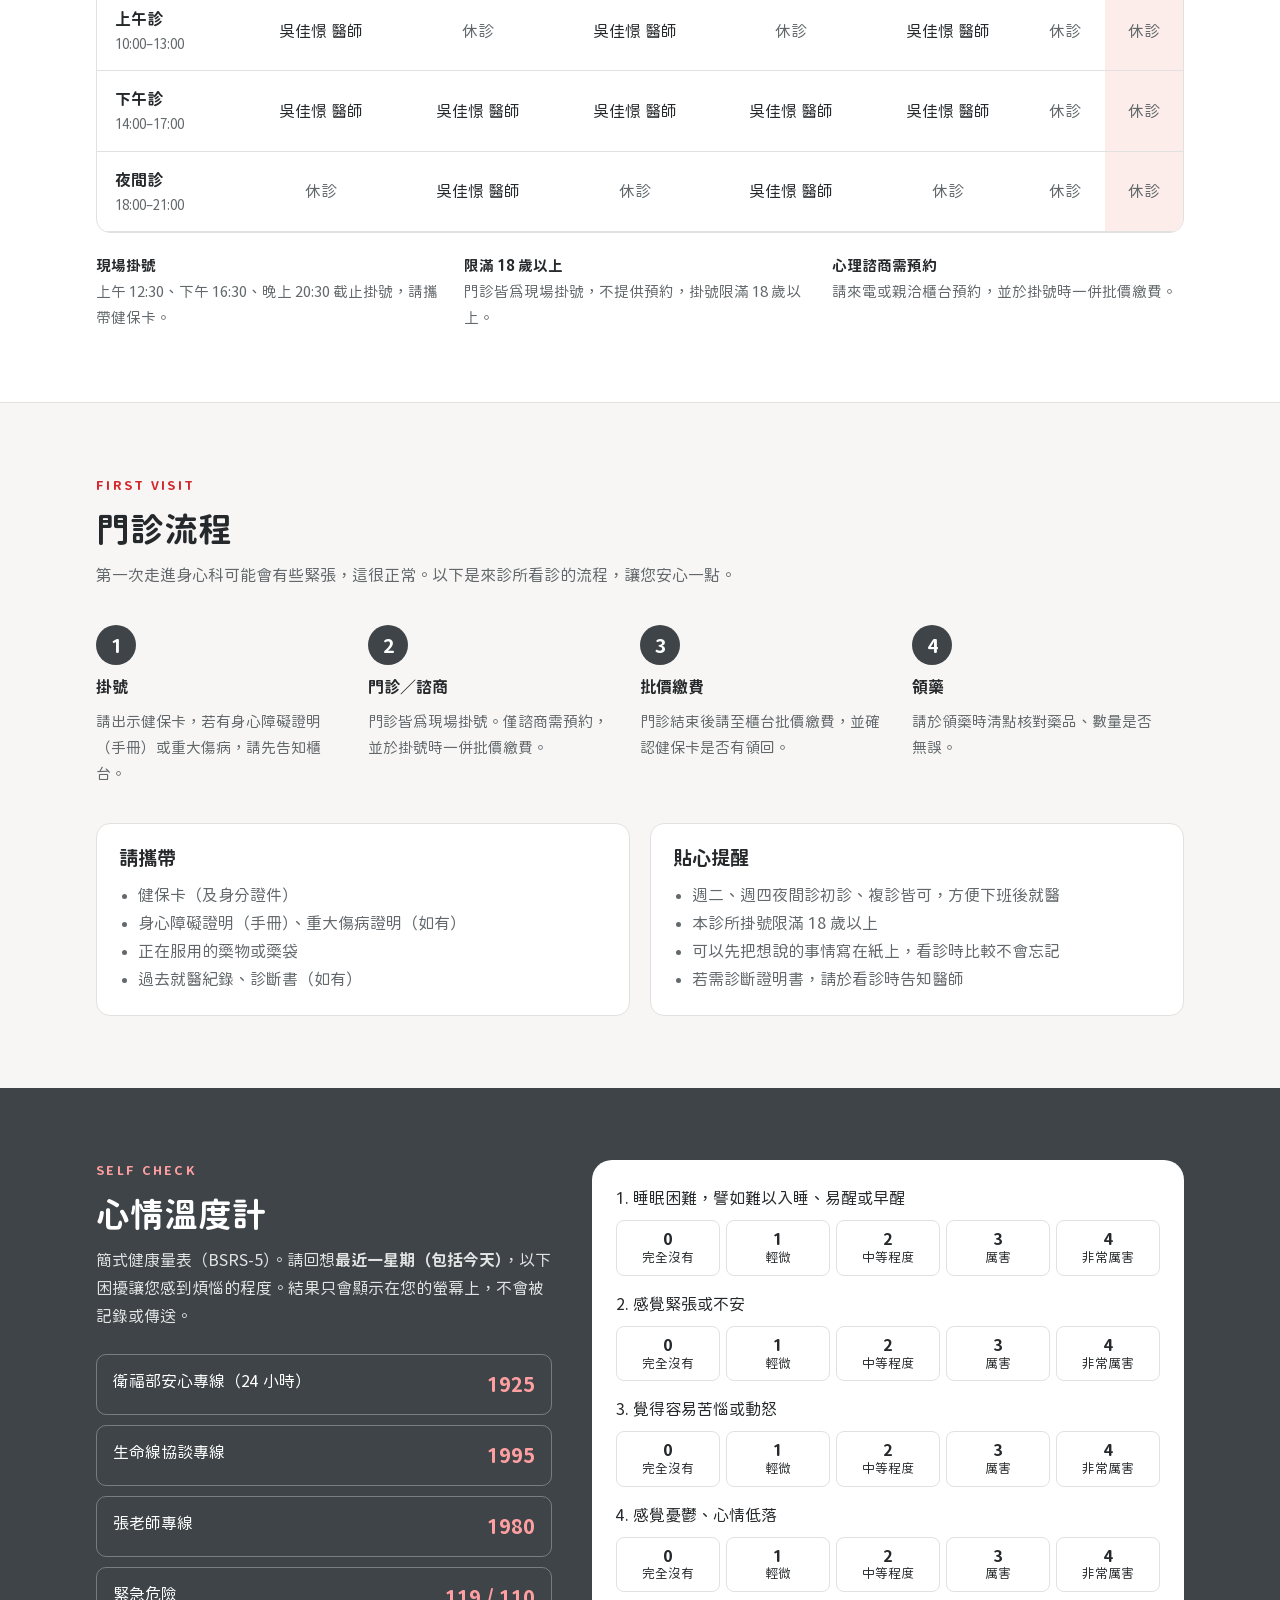
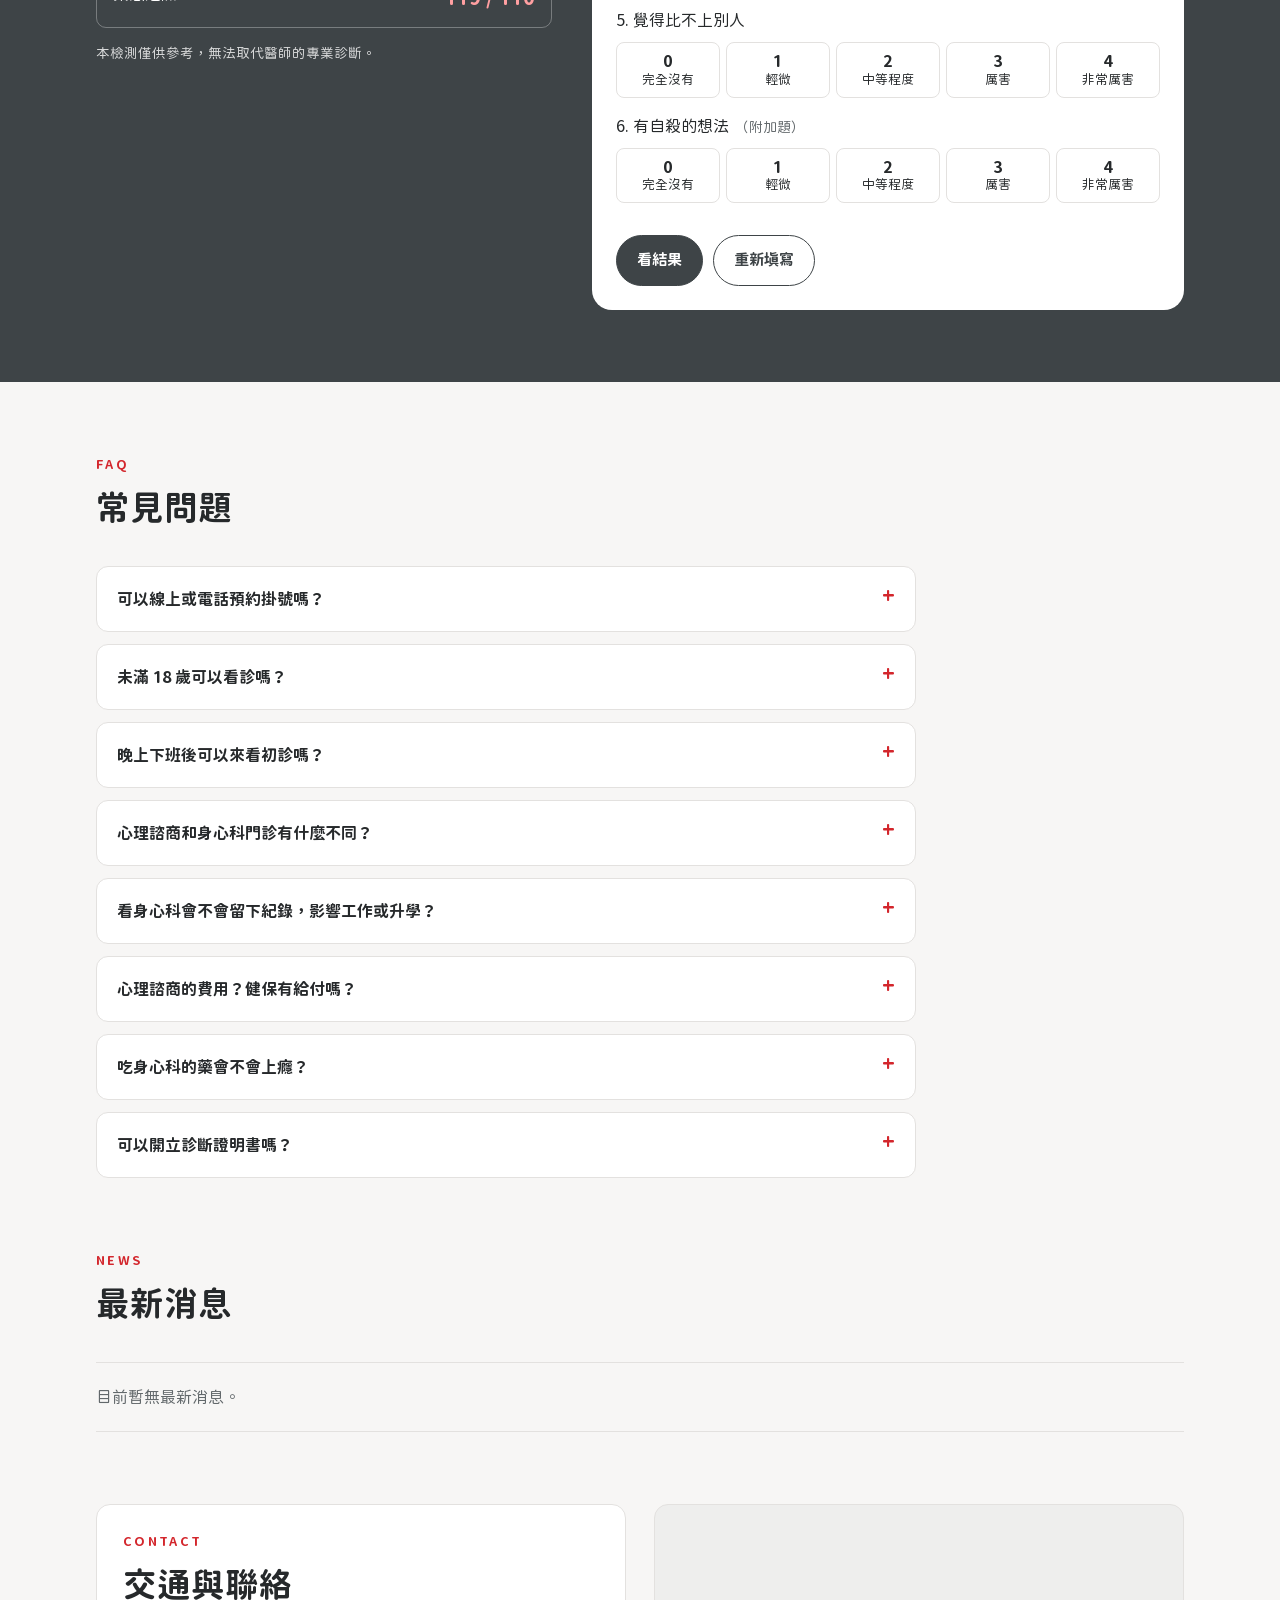
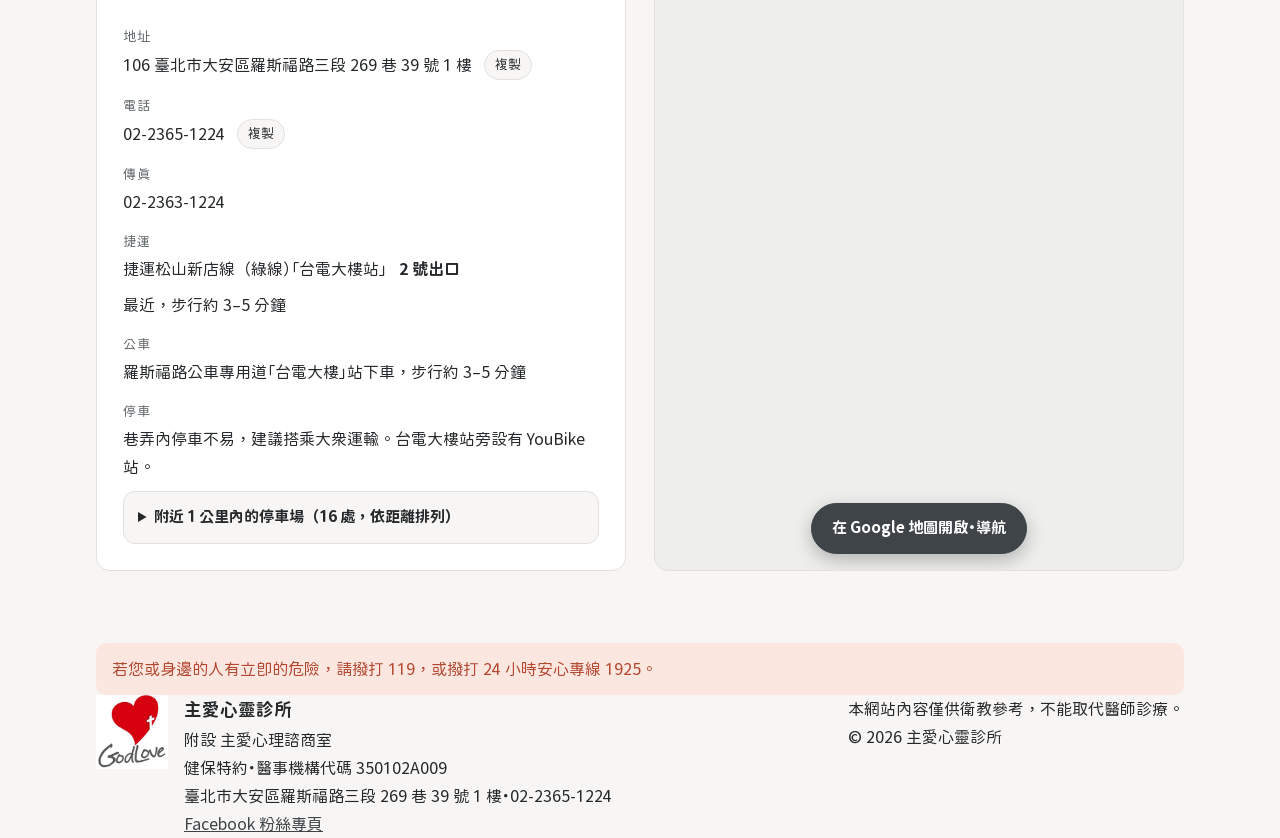
==== commit ee28cb45: "諮商費用改為 1,200–1,600 元 Co-Authored-By: Claude Opus 5.5 <noreply@anthropic.com> Claude-Session: https:/" ====
--- a/index.html
+++ b/index.html
@@ -432,7 +432,7 @@
         <h3>心理諮商與輔導</h3>
         <p>由劉姮戀諮商心理師以談話方式陪伴您，探索困擾的來源、練習因應的方法。可與門診治療搭配進行。</p>
         <ul><li class="tag">原生家庭議題</li><li class="tag">基督信仰</li><li class="tag">創傷與悲傷失落</li><li class="tag">憂鬱、人際與情緒</li><li class="tag">夢境探索</li></ul>
-        <p class="fee"><strong>自費 1,600 元</strong><span>／每次 60 分鐘</span></p>
+        <p class="fee"><strong>自費 1,200–1,600 元</strong><span>／每次 60 分鐘</span></p>
         <p class="note">心理諮商需預約，請來電或親洽櫃台；諮商費用於掛號時一併批價繳費。</p>
       </article>
     </div>
@@ -554,7 +554,7 @@
       <details><summary>晚上下班後可以來看初診嗎？</summary><div>可以。週二、週四夜間門診（18:00–21:00）初診、複診皆可看診，請於 20:30 前完成掛號。</div></details>
       <details><summary>心理諮商和身心科門診有什麼不同？</summary><div>身心科門診由醫師進行評估、診斷，必要時開立藥物，適用健保。心理諮商由心理師以談話方式，陪您探索困擾的來源、練習因應方法，屬自費服務。兩者常常一起進行，效果會更好。</div></details>
       <details><summary>看身心科會不會留下紀錄，影響工作或升學？</summary><div>病歷與諮商內容依法保密，未經本人同意，診所不會將資料提供給學校、雇主或其他第三人。投保商業保險時，保險公司可能詢問就醫史，請依實際情況據實告知。</div></details>
-      <details><summary>心理諮商的費用？健保有給付嗎？</summary><div>心理諮商為自費項目，健保不給付。每次 60 分鐘，費用 1,600 元。需事先預約，費用於掛號時一併批價繳費。</div></details>
+      <details><summary>心理諮商的費用？健保有給付嗎？</summary><div>心理諮商為自費項目，健保不給付。每次 60 分鐘，費用 1,200–1,600 元。需事先預約，費用於掛號時一併批價繳費。</div></details>
       <details><summary>吃身心科的藥會不會上癮？</summary><div>大部分身心科藥物不具成癮性，少數助眠或抗焦慮藥物則需要依醫師指示使用。請勿自行停藥或調整劑量，有任何疑慮都可以在回診時提出。</div></details>
       <details><summary>可以開立診斷證明書嗎？</summary><div>可以。請於看診時告知醫師用途，醫師會依您的就診情況評估開立。診斷證明書費用依衛生局核定收費標準。</div></details>
     </div>
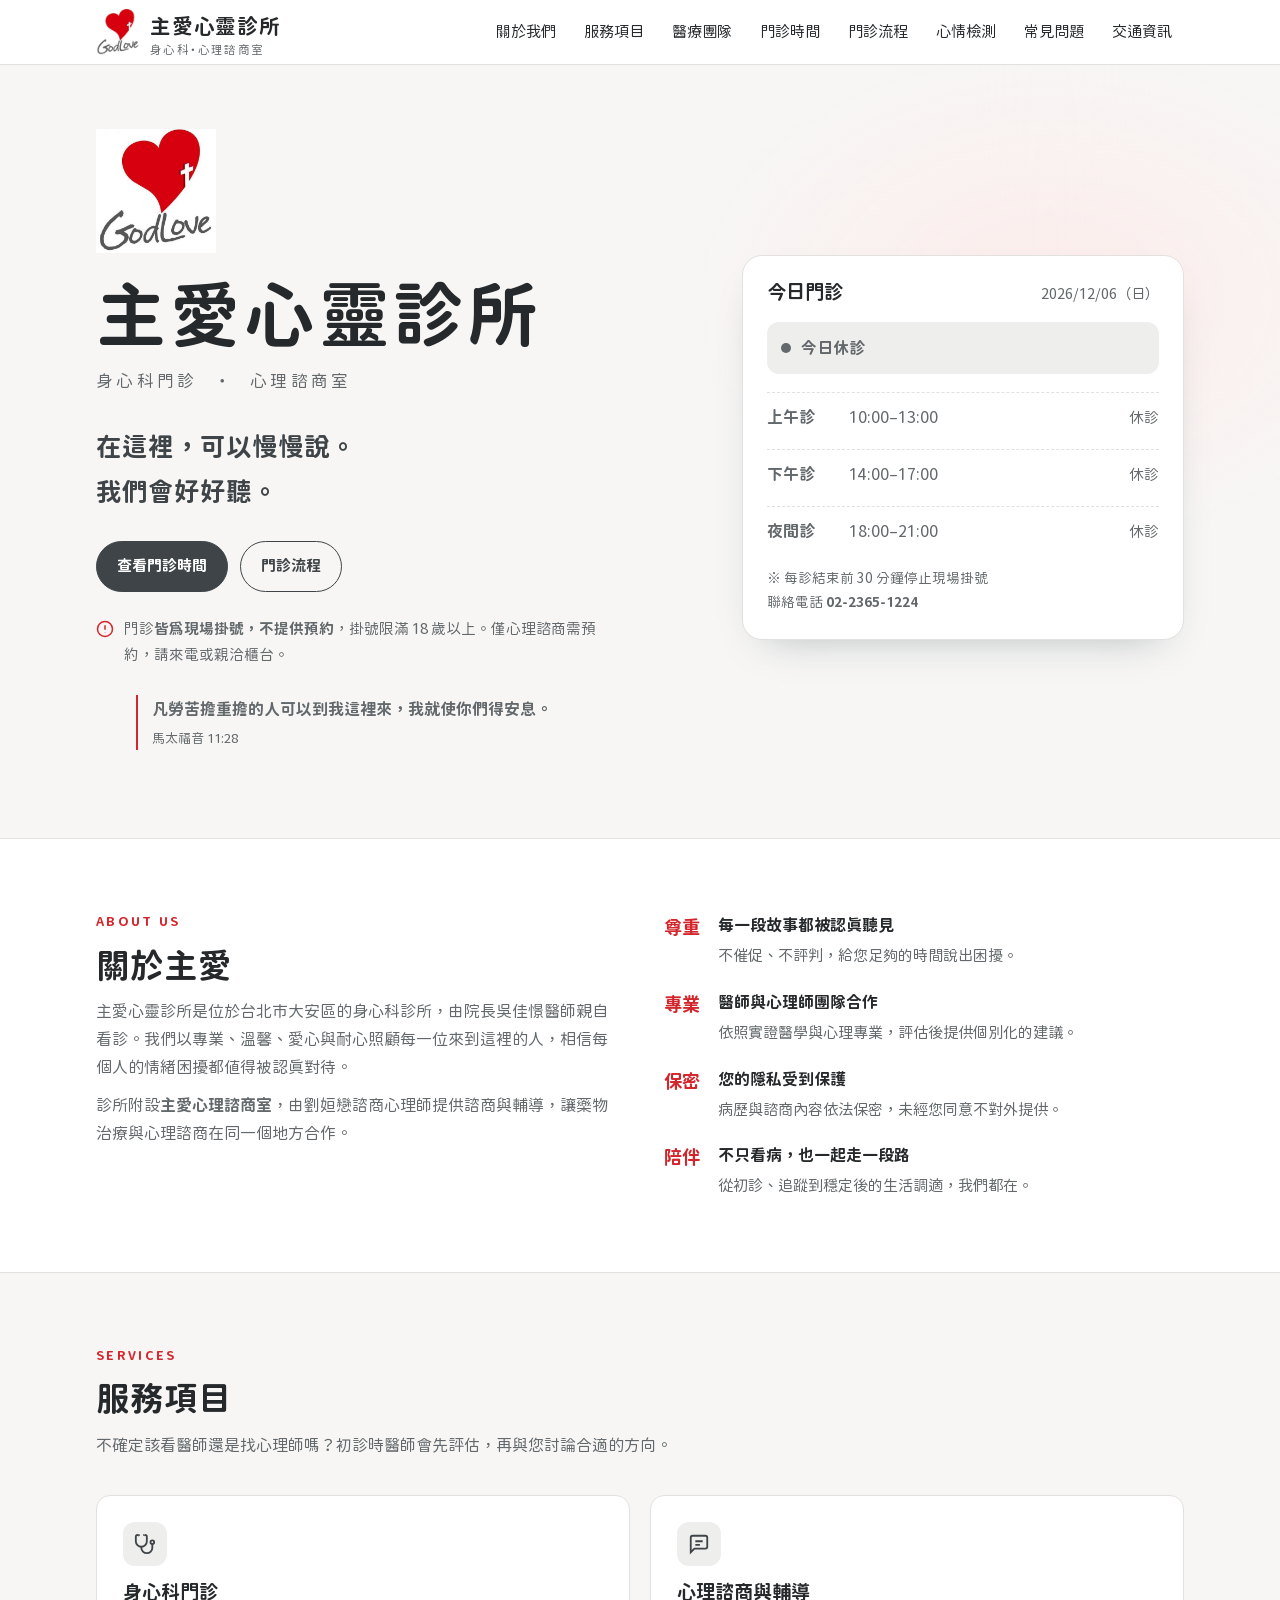
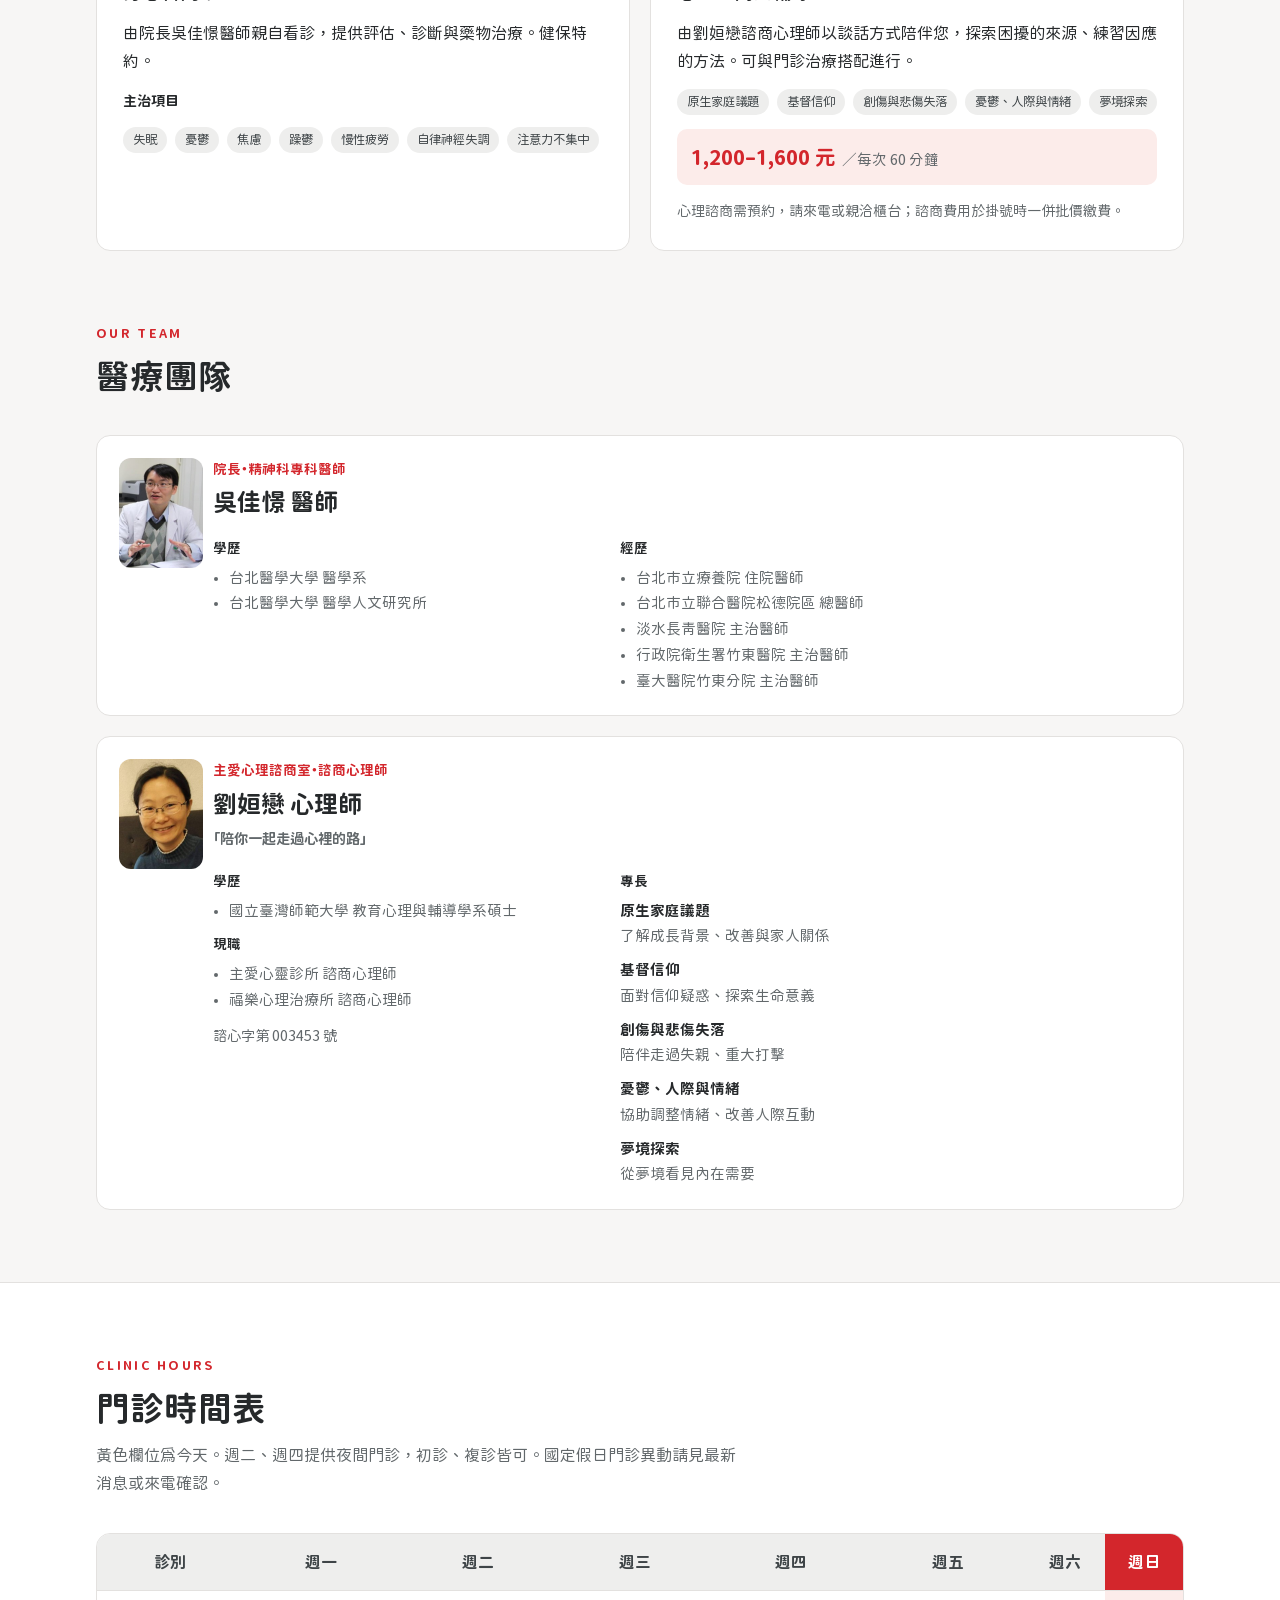
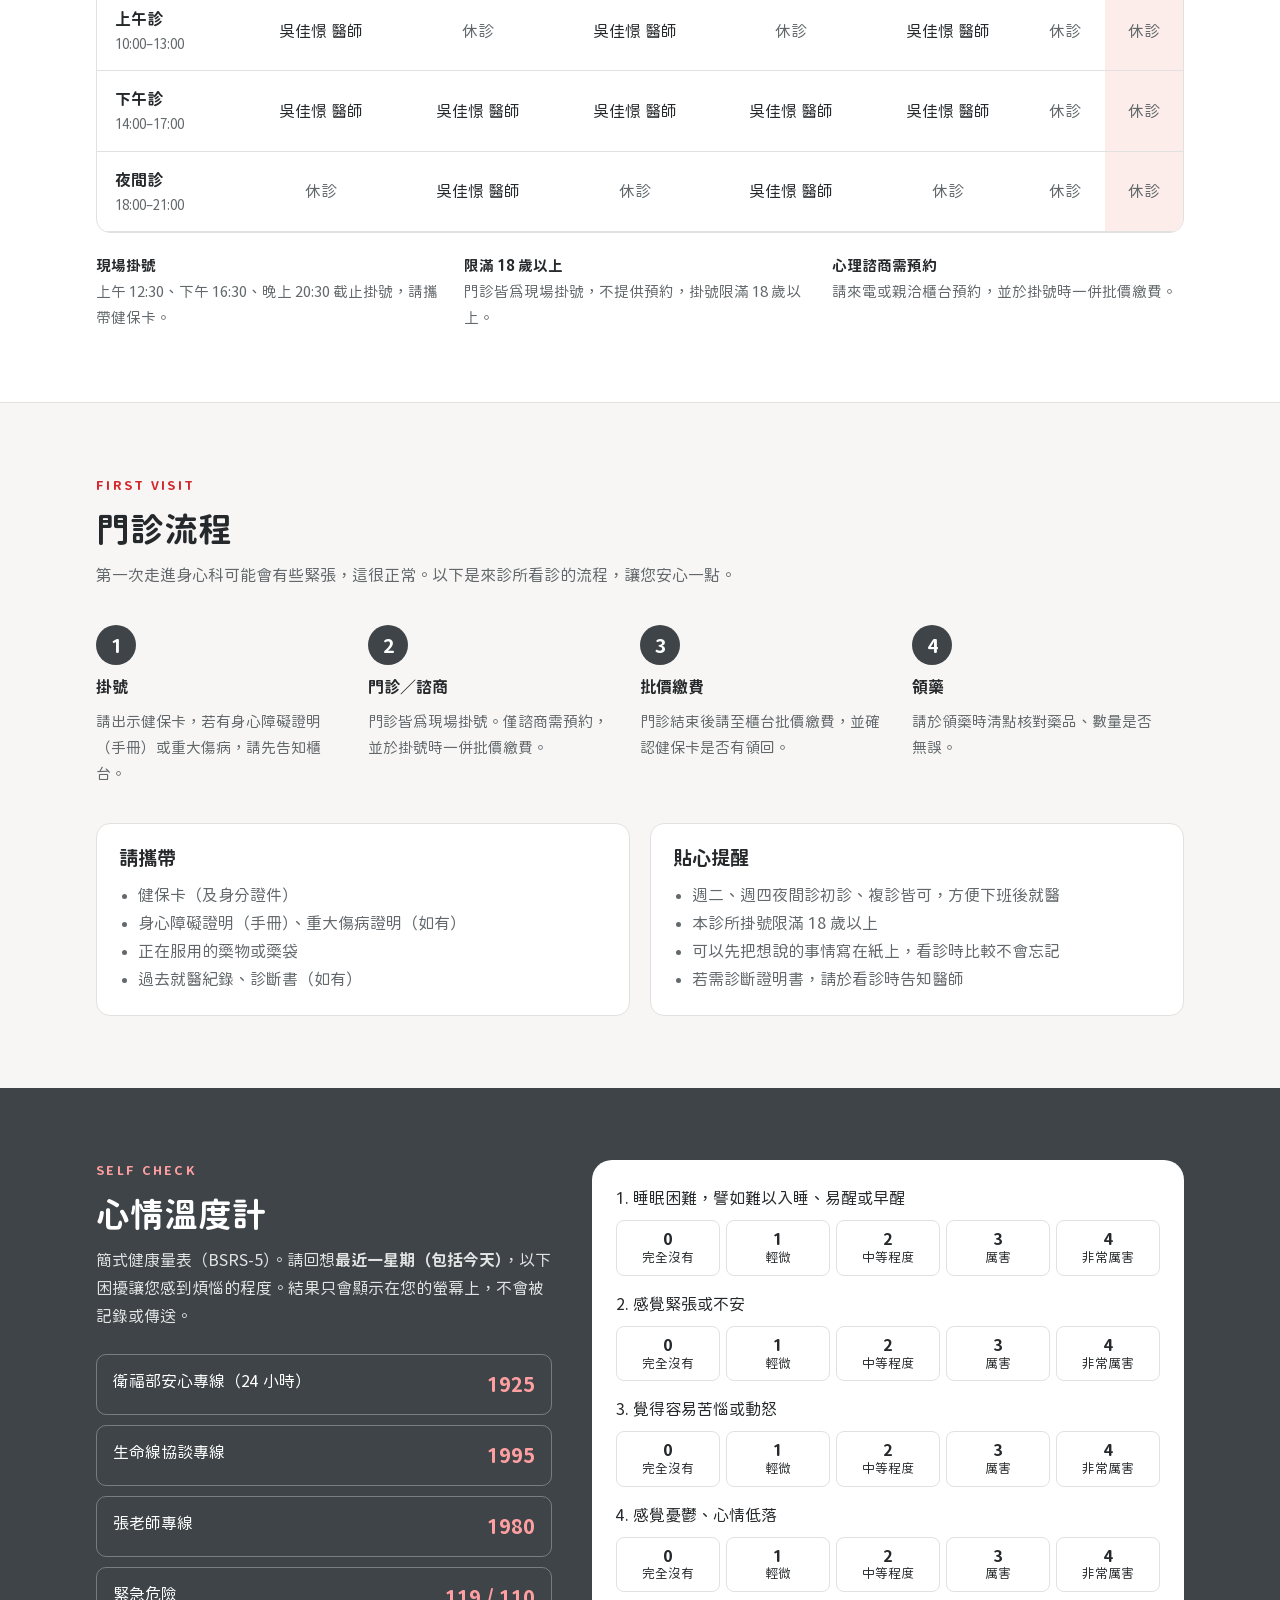
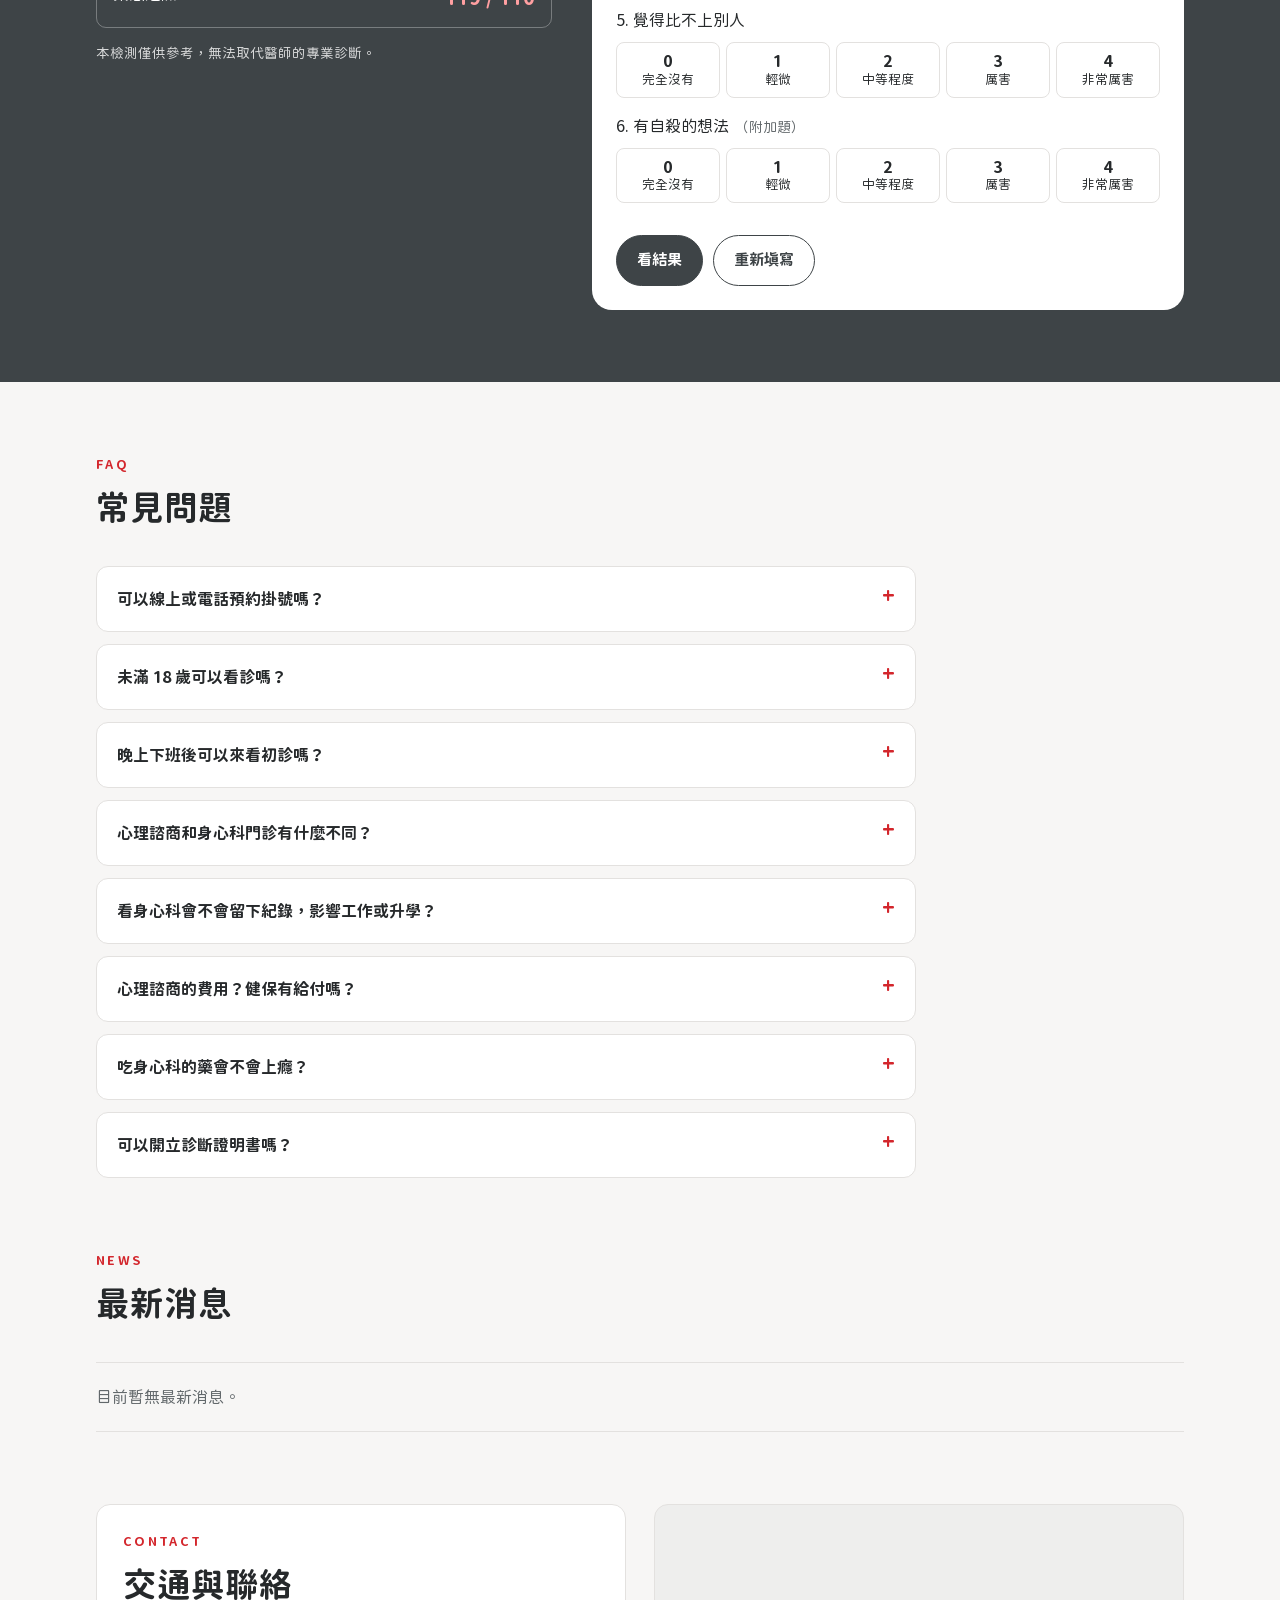
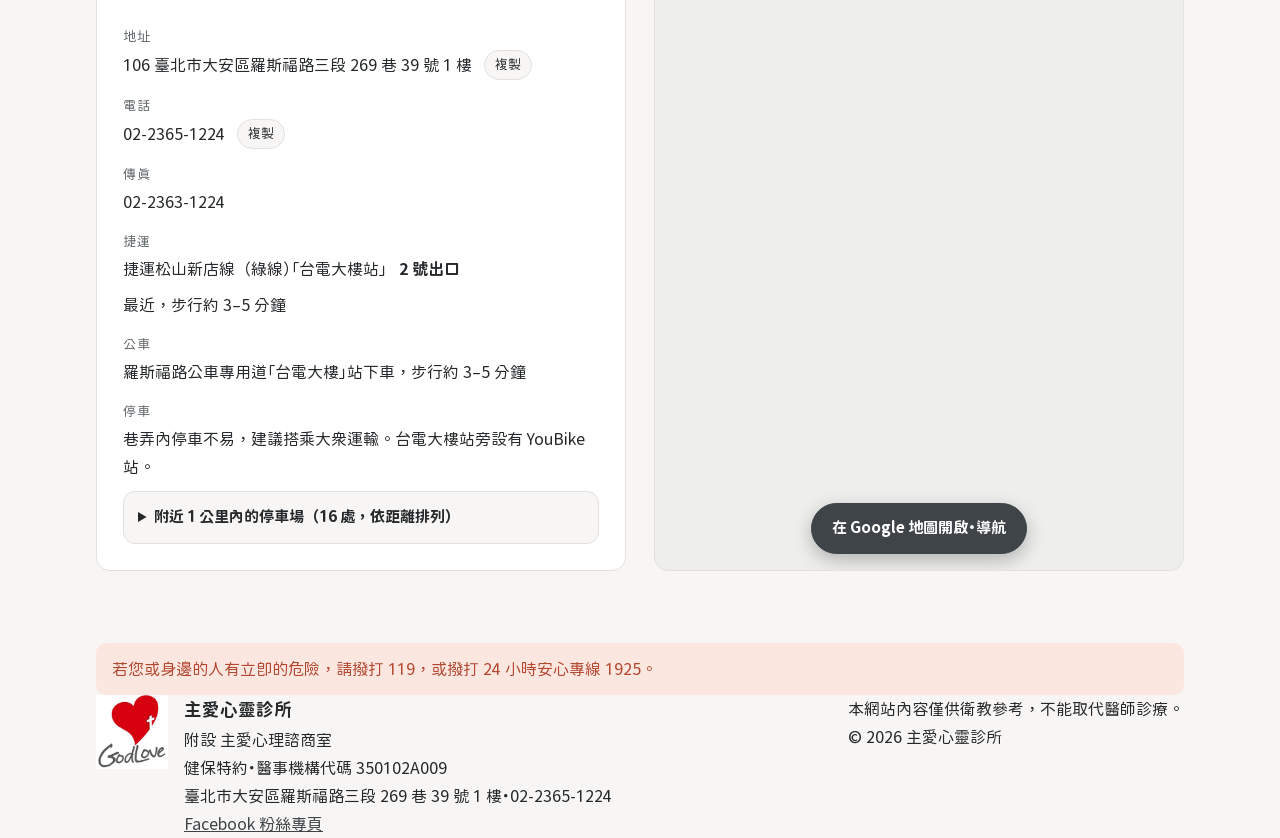
==== commit 9ef8d728: "諮商價格標示移除「自費」 Co-Authored-By: Claude Opus 5.5 <noreply@anthropic.com> Claude-Session: https://claude." ====
--- a/index.html
+++ b/index.html
@@ -432,7 +432,7 @@
         <h3>心理諮商與輔導</h3>
         <p>由劉姮戀諮商心理師以談話方式陪伴您，探索困擾的來源、練習因應的方法。可與門診治療搭配進行。</p>
         <ul><li class="tag">原生家庭議題</li><li class="tag">基督信仰</li><li class="tag">創傷與悲傷失落</li><li class="tag">憂鬱、人際與情緒</li><li class="tag">夢境探索</li></ul>
-        <p class="fee"><strong>自費 1,200–1,600 元</strong><span>／每次 60 分鐘</span></p>
+        <p class="fee"><strong>1,200–1,600 元</strong><span>／每次 60 分鐘</span></p>
         <p class="note">心理諮商需預約，請來電或親洽櫃台；諮商費用於掛號時一併批價繳費。</p>
       </article>
     </div>
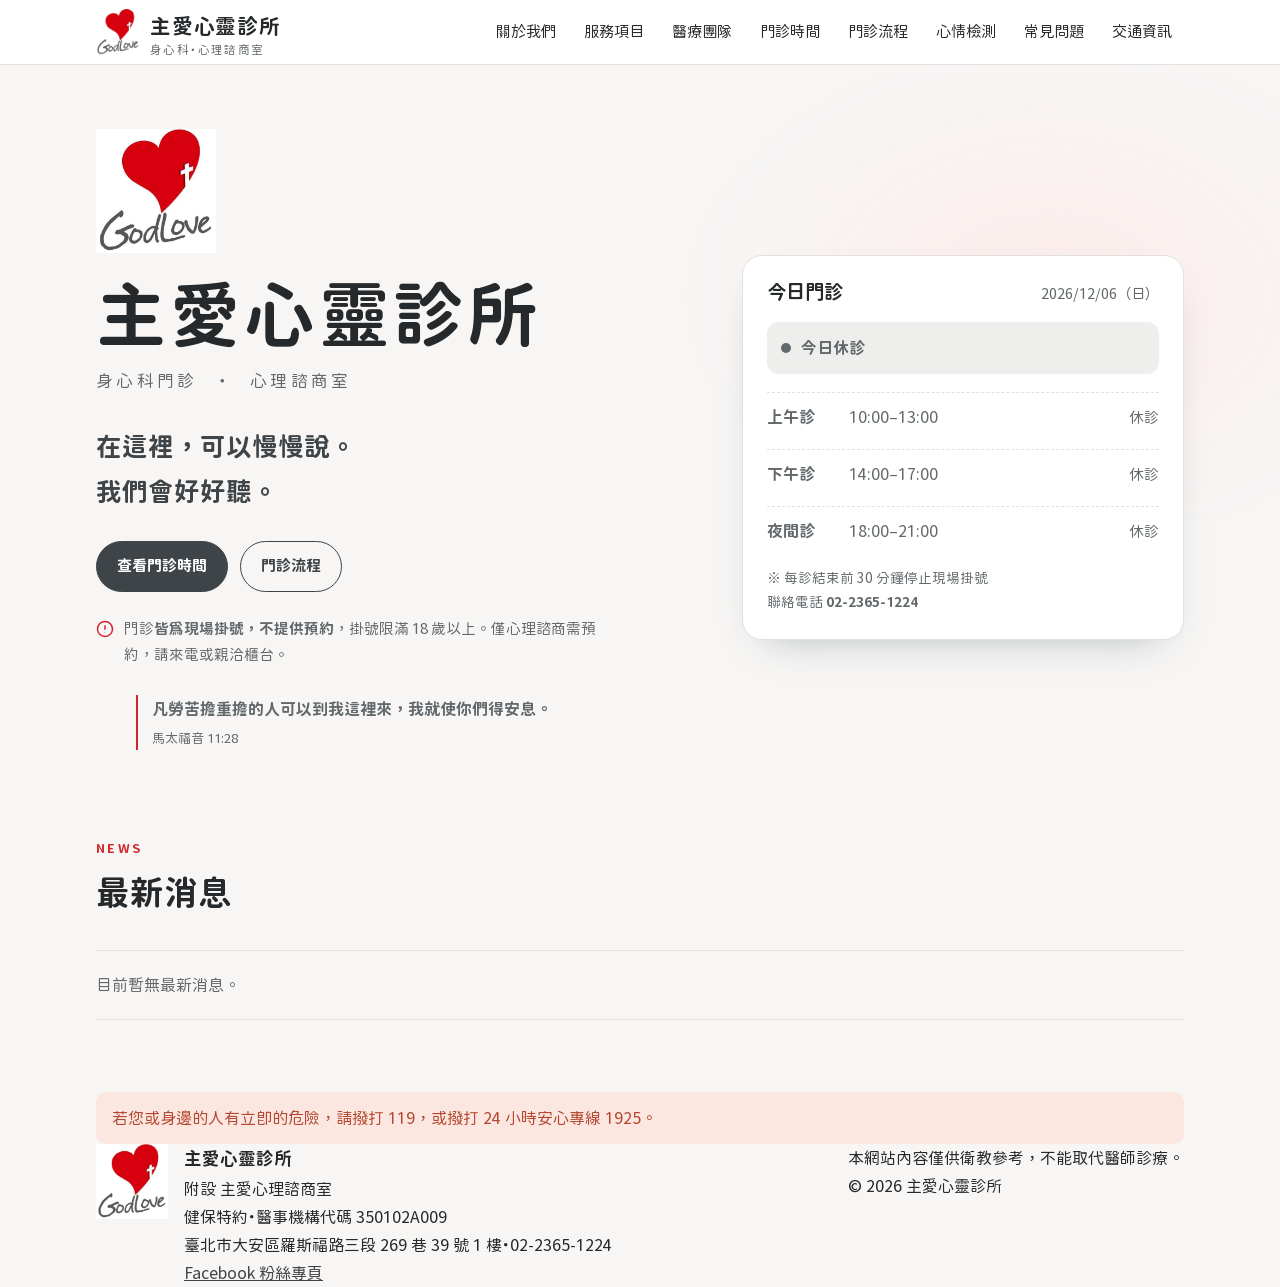
==== commit 8535f46c: "網站改為多頁式：導覽列 8 個項目各自獨立分頁 - 首頁保留主視覺與最新消息；關於我們、服務項目、醫療團隊、門診時間、門診流程、心情檢測、常見問題、交通資訊各成一頁 - 樣式、腳本、LOGO 與照片抽" ====
--- a/index.html
+++ b/index.html
@@ -5,252 +5,17 @@
 <meta name="viewport" content="width=device-width, initial-scale=1, viewport-fit=cover">
 <title>主愛心靈診所</title>
 <meta name="description" content="主愛心靈診所｜身心科門診・心理諮商室。門診現場掛號，掛號限滿 18 歲以上。">
-<link rel="icon" href="[data-uri]">
+<link rel="canonical" href="https://godloveclinic.github.io/">
+<link rel="icon" href="/favicon.ico" sizes="48x48">
+<link rel="icon" href="/favicon-192.png" type="image/png" sizes="192x192">
+<link rel="apple-touch-icon" href="/apple-touch-icon.png">
 <link rel="preload" href="fonts/gensen-r.woff2" as="font" type="font/woff2" crossorigin>
 <link rel="preload" href="fonts/gensen-b.woff2" as="font" type="font/woff2" crossorigin>
-<style>
-/* 源泉圓體 GenSenRounded（SIL OFL 1.1，授權見 fonts/OFL.txt），僅含網站用到的字 */
-@font-face{font-family:"GenSen Rounded";src:url("fonts/gensen-r.woff2") format("woff2");font-weight:300 500;font-display:swap}
-@font-face{font-family:"GenSen Rounded";src:url("fonts/gensen-b.woff2") format("woff2");font-weight:600 900;font-display:swap}
-@font-face{font-family:"GenSen Rounded Display";src:url("fonts/gensen-b.woff2") format("woff2");font-weight:100 900;font-display:swap}
-/* Layout: 安靜的單頁官網。頂部常駐導覽，主視覺左側為 LOGO 與診所名稱、右側為「今日門診」即時狀態；之後依序為服務、團隊、門診表、初診須知、自我檢測、FAQ、交通。配色取自 GodLove LOGO：愛心紅 + 手寫字炭灰。 */
-:root{
-  --bg:#f7f6f5; --surface:#ffffff; --ink:#26292b; --muted:#62686b; --line:#e3e1df;
-  --deep:#3e4447; --on-deep:#ffffff; --deep-soft:#eeeeed;
-  --glow:#d3262c; --glow-soft:#fcecea; --ok:#2f7d55; --ok-soft:#e2f2e8; --warn:#b4472f; --warn-soft:#fbe6e0;
-  --glow-on-deep:#ff9fa1;
-  --f-display:"GenSen Rounded Display","PingFang TC","Microsoft JhengHei",system-ui,sans-serif;
-  --f-body:"GenSen Rounded","PingFang TC","Microsoft JhengHei",system-ui,sans-serif;
-  --r:14px;
-}
-@media (prefers-color-scheme: dark){:root:not([data-theme="light"]){
-  --bg:#161718; --surface:#1f2122; --ink:#ebeae8; --muted:#a3a6a7; --line:#33363a;
-  --deep:#d6d8d9; --on-deep:#18191a; --deep-soft:#2a2c2e;
-  --glow:#f0777a; --glow-soft:#341d1e; --ok:#79c79b; --ok-soft:#18291f; --warn:#f0a080; --warn-soft:#2e2017;
-  --glow-on-deep:#b81d23; color-scheme:dark}}
-:root[data-theme="dark"]{
-  --bg:#161718; --surface:#1f2122; --ink:#ebeae8; --muted:#a3a6a7; --line:#33363a;
-  --deep:#d6d8d9; --on-deep:#18191a; --deep-soft:#2a2c2e;
-  --glow:#f0777a; --glow-soft:#341d1e; --ok:#79c79b; --ok-soft:#18291f; --warn:#f0a080; --warn-soft:#2e2017;
-  --glow-on-deep:#b81d23; color-scheme:dark}
-.logo{display:block;height:auto}
-.brand .logo{width:44px}
-.hero-logo{width:120px;margin-bottom:16px}
-.foot-logo{width:72px}
-
-*{box-sizing:border-box}
-html{scroll-behavior:smooth;scroll-padding-top:76px}
-@media (prefers-reduced-motion:reduce){html{scroll-behavior:auto}*{transition:none!important;animation:none!important}}
-body{background:var(--bg);color:var(--ink);font-family:var(--f-body);font-size:16px;line-height:1.75;-webkit-font-smoothing:antialiased}
-body::before{content:"";position:fixed;inset:0 0 auto;height:env(safe-area-inset-top,0px);z-index:60;background:var(--surface)}
-a{color:var(--deep)}
-:focus-visible{outline:3px solid var(--glow);outline-offset:2px;border-radius:6px}
-.wrap{max-width:1120px;margin:0 auto;padding-left:max(16px,env(safe-area-inset-left,0px));padding-right:max(16px,env(safe-area-inset-right,0px))}
-h1,h2,h3{font-family:var(--f-display);font-weight:700;text-wrap:balance;line-height:1.3;margin:0}
-h2{font-size:clamp(1.6rem,3.2vw,2.1rem)}
-h3{font-size:1.2rem}
-p{margin:0}
-.eyebrow{font-size:.8rem;letter-spacing:.18em;color:var(--glow);font-weight:700}
-.lead{color:var(--muted);max-width:40em}
-section{padding-block:72px}
-.sec-head{display:grid;gap:10px;margin-bottom:36px}
-.btn{display:inline-flex;align-items:center;gap:8px;padding:11px 20px;border-radius:999px;font:inherit;font-weight:700;font-size:.95rem;cursor:pointer;border:1.5px solid var(--deep);background:var(--deep);color:var(--on-deep);text-decoration:none}
-.btn.ghost{background:transparent;color:var(--deep)}
-.btn:hover{filter:brightness(1.08)}
-.tag{display:inline-block;font-size:.78rem;padding:2px 10px;border-radius:999px;background:var(--deep-soft);color:var(--deep);font-weight:500}
-.placeholder{color:var(--glow);font-weight:500}
-
-/* header */
-header.top{position:sticky;top:env(safe-area-inset-top,0px);z-index:50;background:var(--surface);border-bottom:1px solid var(--line)}
-.top .wrap{display:flex;align-items:center;gap:16px;min-height:64px}
-.brand{display:flex;align-items:center;gap:10px;text-decoration:none;color:var(--ink);margin-right:auto}
-.brand svg{flex:none}
-.brand b{font-family:var(--f-display);font-size:1.3rem;letter-spacing:.04em}
-.brand small{display:block;font-size:.72rem;color:var(--muted);letter-spacing:.12em;line-height:1}
-nav.main{display:flex;gap:4px}
-nav.main a{padding:8px 12px;border-radius:8px;text-decoration:none;color:var(--ink);font-size:.95rem}
-nav.main a:hover{background:var(--deep-soft);color:var(--deep)}
-.menu-btn{display:none;background:none;border:1px solid var(--line);border-radius:8px;padding:8px 12px;font:inherit;color:var(--ink);cursor:pointer}
-@media (max-width:900px){
-  .menu-btn{display:inline-block}
-  nav.main{position:absolute;left:0;right:0;top:100%;flex-direction:column;background:var(--surface);border-bottom:1px solid var(--line);padding:8px max(16px,env(safe-area-inset-right,0px)) 16px max(16px,env(safe-area-inset-left,0px));display:none}
-  nav.main.open{display:flex}
-  nav.main a{padding:12px}
-}
-
-/* hero */
-.hero{position:relative;overflow:hidden;padding-block:64px 72px;background:
-  radial-gradient(520px 360px at 82% 30%, var(--glow-soft), transparent 70%), var(--bg)}
-.hero .wrap{display:grid;grid-template-columns:1.15fr .85fr;gap:48px;align-items:center}
-.hero h1{font-size:clamp(2.6rem,7vw,4.4rem);letter-spacing:.06em}
-.hero .sub{font-size:1.05rem;color:var(--muted);letter-spacing:.2em;margin-top:6px}
-.hero .tagline{font-family:var(--f-display);font-size:clamp(1.25rem,2.6vw,1.6rem);margin-top:28px;color:var(--deep)}
-.hero .ctas{display:flex;flex-wrap:wrap;gap:12px;margin-top:28px}
-.notice{margin-top:24px;display:flex;gap:10px;align-items:flex-start;font-size:.92rem;color:var(--muted);max-width:34em}
-.notice svg{flex:none;margin-top:4px;color:var(--glow)}
-.verse{margin-top:28px;padding-left:14px;border-left:2px solid var(--glow);font-family:var(--f-display);color:var(--muted);font-size:1rem;max-width:30em}
-.verse cite{display:block;font-style:normal;font-size:.82rem;margin-top:4px;font-family:var(--f-body)}
-@media (max-width:860px){.hero .wrap{grid-template-columns:1fr;gap:32px}}
-
-/* today card */
-.today{background:var(--surface);border:1px solid var(--line);border-radius:20px;padding:24px;box-shadow:0 18px 40px -24px rgba(20,50,55,.35);min-width:0}
-.today-head{display:flex;justify-content:space-between;align-items:baseline;gap:12px;flex-wrap:wrap}
-.today-head span{color:var(--muted);font-size:.9rem;font-variant-numeric:tabular-nums}
-.status{display:flex;align-items:center;gap:10px;margin:16px 0 18px;padding:12px 14px;border-radius:12px;font-weight:700}
-.status .dot{width:10px;height:10px;border-radius:50%;background:currentColor;flex:none}
-.status.open{background:var(--ok-soft);color:var(--ok)}
-.status.open .dot{animation:pulse 1.8s infinite}
-.status.soon{background:var(--glow-soft);color:var(--glow)}
-.status.closed{background:var(--deep-soft);color:var(--muted)}
-@keyframes pulse{0%,100%{opacity:1}50%{opacity:.35}}
-.sess{display:grid;gap:8px;list-style:none;margin:0;padding:0}
-.sess li{display:grid;grid-template-columns:4.5em 1fr auto;gap:10px;align-items:center;padding:10px 0;border-top:1px dashed var(--line);font-variant-numeric:tabular-nums}
-.sess li b{font-weight:700}
-.sess li .doc{color:var(--muted);font-size:.92rem}
-.sess li.now b{color:var(--ok)}
-.sess li.off{color:var(--muted)}
-.today .reg{font-size:.85rem;color:var(--muted);margin-top:12px}
-
-/* services */
-.svc{display:grid;grid-template-columns:repeat(2,1fr);gap:20px}
-@media (max-width:860px){.svc{grid-template-columns:1fr}}
-.svc article{background:var(--surface);border:1px solid var(--line);border-radius:var(--r);padding:26px;display:grid;gap:14px;align-content:start}
-.svc .ic{width:44px;height:44px;border-radius:12px;background:var(--deep-soft);color:var(--deep);display:grid;place-items:center}
-.svc ul{margin:0;padding:0;list-style:none;display:flex;flex-wrap:wrap;gap:8px}
-.fee{display:flex;align-items:baseline;gap:6px;flex-wrap:wrap;padding:10px 14px;border-radius:10px;background:var(--glow-soft);margin:0}
-.fee strong{font-family:var(--f-display);font-size:1.3rem;color:var(--glow);font-variant-numeric:tabular-nums}
-.fee span{color:var(--muted);font-size:.92rem}
-.svc .note{font-size:.88rem;color:var(--muted)}
-
-/* about */
-.about{background:var(--surface);border-block:1px solid var(--line)}
-.about .wrap{display:grid;grid-template-columns:1fr 1fr;gap:48px;align-items:start}
-.about .wrap > *{min-width:0}
-.values{display:grid;gap:18px}
-.values div{display:grid;grid-template-columns:auto 1fr;gap:4px 14px}
-.values strong{font-family:var(--f-display);font-size:1.15rem;grid-row:span 2;color:var(--glow);width:2.2em}
-.values span{color:var(--muted);font-size:.95rem}
-@media (max-width:860px){.about .wrap{grid-template-columns:1fr;gap:28px}}
-
-/* team */
-.team{display:grid;grid-template-columns:1fr;gap:20px}
-.photo{width:84px;height:110px;object-fit:cover;border-radius:12px}
-.motto{font-family:var(--f-display);color:var(--glow);font-size:1.05rem}
-.lic{font-size:.85rem;color:var(--muted);margin-top:10px;font-variant-numeric:tabular-nums}
-.spec{list-style:none;padding:0!important;display:grid;gap:8px}
-.spec strong{display:block;color:var(--ink);font-weight:700}
-@media (max-width:860px){.team{grid-template-columns:1fr}}
-.lead-doc{grid-template-columns:auto 1fr;gap:20px}
-.lead-doc .avatar{width:84px;height:84px;font-size:2.2rem;background:var(--deep);color:var(--on-deep)}
-.pd{display:grid;gap:6px;min-width:0}
-.pd h3{font-size:1.5rem}
-.cv{display:grid;grid-template-columns:1fr 1.4fr;gap:20px;margin-top:8px}
-.cv b{font-size:.85rem;color:var(--ink)}
-.cv ul{margin:4px 0 0;padding-left:1.1em;color:var(--muted);font-size:.92rem}
-@media (max-width:600px){.lead-doc{grid-template-columns:1fr}.cv{grid-template-columns:1fr}}
-.person{background:var(--surface);border:1px solid var(--line);border-radius:var(--r);padding:22px;display:grid;gap:10px;align-content:start}
-.avatar{width:64px;height:64px;border-radius:50%;background:var(--deep-soft);color:var(--deep);display:grid;place-items:center;font-family:var(--f-display);font-size:1.6rem}
-.person .role{font-size:.85rem;color:var(--glow);font-weight:700}
-.person p{font-size:.9rem;color:var(--muted)}
-
-/* schedule */
-.sched-box{background:var(--surface);border:1px solid var(--line);border-radius:var(--r);overflow-x:auto}
-table.sched{width:100%;border-collapse:collapse;min-width:640px;font-variant-numeric:tabular-nums}
-.sched th,.sched td{padding:14px 10px;text-align:center;border-bottom:1px solid var(--line)}
-.sched thead th{font-weight:700;background:var(--deep-soft);color:var(--deep)}
-.sched tbody th{text-align:left;padding-left:18px;white-space:nowrap}
-.sched tbody th small{display:block;color:var(--muted);font-weight:400}
-.sched td.off{color:var(--muted)}
-.sched .today-col{background:var(--glow-soft)}
-.sched thead .today-col{background:var(--glow);color:var(--on-deep)}
-.sched-notes{display:grid;grid-template-columns:repeat(3,1fr);gap:16px;margin-top:20px}
-.sched-notes div{font-size:.92rem;color:var(--muted)}
-.sched-notes b{display:block;color:var(--ink)}
-@media (max-width:760px){.sched-notes{grid-template-columns:1fr}}
-
-/* first visit */
-.steps{display:grid;grid-template-columns:repeat(4,1fr);gap:0;counter-reset:s;list-style:none;padding:0;margin:0}
-.steps li{position:relative;padding:0 20px 0 0;display:grid;gap:8px;align-content:start}
-.steps li::before{counter-increment:s;content:counter(s);width:40px;height:40px;border-radius:50%;background:var(--deep);color:var(--on-deep);display:grid;place-items:center;font-weight:700;font-family:var(--f-display);font-size:1.2rem}
-.steps li span{color:var(--muted);font-size:.93rem}
-@media (max-width:860px){.steps{grid-template-columns:1fr 1fr;gap:28px}}
-@media (max-width:480px){.steps{grid-template-columns:1fr}}
-.bring{margin-top:36px;display:grid;grid-template-columns:1fr 1fr;gap:20px}
-.bring > div{background:var(--surface);border:1px solid var(--line);border-radius:var(--r);padding:22px}
-.bring ul{margin:10px 0 0;padding-left:1.2em;color:var(--muted)}
-@media (max-width:760px){.bring{grid-template-columns:1fr}}
-
-/* BSRS */
-.check{background:var(--deep);color:var(--on-deep)}
-.check .eyebrow,.help-lines b{color:var(--glow-on-deep)!important}
-.check .lead{color:inherit;opacity:.85}
-.check-grid{display:grid;grid-template-columns:1fr 1.3fr;gap:40px;align-items:start}
-.check-grid > *{min-width:0}
-@media (max-width:860px){.check-grid{grid-template-columns:1fr}}
-.quiz{background:var(--surface);color:var(--ink);border-radius:20px;padding:24px;display:grid;gap:18px}
-.q{display:grid;gap:8px}
-.q p{font-weight:500}
-.q p em{font-style:normal;color:var(--muted);font-size:.85rem;margin-left:6px}
-.opts{display:grid;grid-template-columns:repeat(5,1fr);gap:6px}
-.opts label{position:relative}
-.opts input{position:absolute;opacity:0;inset:0}
-.opts span{display:block;text-align:center;padding:8px 2px;border:1px solid var(--line);border-radius:8px;font-size:.8rem;cursor:pointer;line-height:1.3}
-.opts span b{display:block;font-size:1rem}
-.opts input:checked + span{background:var(--deep);color:var(--on-deep);border-color:var(--deep)}
-.opts input:focus-visible + span{outline:3px solid var(--glow);outline-offset:2px}
-.result{border-radius:12px;padding:16px;display:grid;gap:8px}
-.result.lv0{background:var(--ok-soft)} .result.lv1{background:var(--glow-soft)} .result.lv2,.result.lv3{background:var(--warn-soft)}
-.result .score{font-family:var(--f-display);font-size:1.3rem}
-.help-lines{display:grid;gap:10px;margin-top:24px}
-.help-lines div{display:flex;justify-content:space-between;gap:12px;padding:12px 16px;border:1px solid color-mix(in srgb, var(--on-deep) 30%, transparent);border-radius:10px;font-variant-numeric:tabular-nums}
-.help-lines b{font-family:var(--f-display);font-size:1.25rem;color:var(--glow)}
-.small{font-size:.85rem;opacity:.8}
-
-/* faq */
-.faq{display:grid;gap:12px;max-width:820px}
-.faq details{background:var(--surface);border:1px solid var(--line);border-radius:12px}
-.faq summary{cursor:pointer;padding:18px 20px;font-weight:700;list-style:none;display:flex;justify-content:space-between;gap:12px}
-.faq summary::-webkit-details-marker{display:none}
-.faq summary::after{content:"+";color:var(--glow);font-size:1.3rem;line-height:1}
-.faq details[open] summary::after{content:"−"}
-.faq details > div{padding:0 20px 18px;color:var(--muted)}
-
-/* news */
-.news{list-style:none;margin:0;padding:0;display:grid}
-.news li{display:grid;grid-template-columns:7.5em auto 1fr;gap:14px;align-items:baseline;padding:16px 0;border-bottom:1px solid var(--line)}
-.news time{color:var(--muted);font-variant-numeric:tabular-nums}
-@media (max-width:600px){.news li{grid-template-columns:1fr;gap:4px}}
-
-/* contact */
-.contact .wrap{display:grid;grid-template-columns:1fr 1fr;gap:28px}
-.contact .wrap > *{min-width:0}
-@media (max-width:860px){.contact .wrap{grid-template-columns:1fr}}
-.info{background:var(--surface);border:1px solid var(--line);border-radius:var(--r);padding:26px;display:grid;gap:18px;align-content:start}
-.info dl{margin:0;display:grid;gap:14px}
-.info dt{font-size:.82rem;color:var(--muted);letter-spacing:.1em}
-.info dd{margin:2px 0 0;display:flex;flex-wrap:wrap;gap:8px 12px;align-items:center;font-weight:500}
-.copy{font:inherit;font-size:.8rem;padding:3px 10px;border-radius:999px;border:1px solid var(--line);background:var(--bg);color:var(--ink);cursor:pointer}
-.map{position:relative;border-radius:var(--r);border:1px solid var(--line);min-height:360px;overflow:hidden;background:var(--deep-soft)}
-.map iframe{position:absolute;inset:0;width:100%;height:100%;border:0;display:block}
-.map-btn{position:absolute;left:50%;bottom:16px;transform:translateX(-50%);white-space:nowrap;box-shadow:0 6px 18px rgba(0,0,0,.25)}
-
-.parking{margin-top:10px;border:1px solid var(--line);border-radius:12px;background:var(--bg)}
-.parking summary{cursor:pointer;padding:12px 14px;font-weight:700;font-size:.95rem}
-.pk-list{list-style:none;margin:0;padding:0 14px 6px;display:grid}
-.pk-list li{display:grid;grid-template-columns:1fr auto;gap:2px 12px;padding:10px 0;border-top:1px dashed var(--line);min-width:0}
-.pk-list a{font-weight:700;text-decoration:none}
-.pk-meta{grid-column:1;font-size:.85rem;color:var(--muted)}
-.pk-dist{grid-column:2;grid-row:1 / span 2;align-self:center;font-size:.85rem;color:var(--muted);font-variant-numeric:tabular-nums;white-space:nowrap}
-.pk-note{font-size:.8rem;color:var(--muted);padding:0 14px 12px;margin:0}
-.news-empty{color:var(--muted);padding-block:20px;border-top:1px solid var(--line);border-bottom:1px solid var(--line)}
-.news:empty+.news-empty,.news-empty{display:block}
-background:var(--surface);border-top:1px solid var(--line);padding-block:40px;font-size:.88rem;color:var(--muted)}
-footer .wrap{display:grid;gap:18px}
-footer .row{display:flex;flex-wrap:wrap;justify-content:space-between;gap:16px}
-footer b{color:var(--ink);font-family:var(--f-display);font-size:1.1rem}
-.urgent{background:var(--warn-soft);color:var(--warn);padding:12px 16px;border-radius:10px;font-weight:500}
-</style>
-<style>body{margin:0}img{max-width:100%}[hidden]{display:none!important}</style>
+<link rel="stylesheet" href="style.css">
+<meta property="og:site_name" content="主愛心靈診所">
+<meta property="og:title" content="主愛心靈診所">
+<meta property="og:description" content="主愛心靈診所｜身心科門診・心理諮商室。門診現場掛號，掛號限滿 18 歲以上。">
+<meta property="og:url" content="https://godloveclinic.github.io/">
 <script type="application/ld+json">
 {
  "@context": "https://schema.org",
@@ -341,25 +106,37 @@
  ]
 }
 </script>
+<script type="application/ld+json">
+{
+ "@context": "https://schema.org",
+ "@type": "WebSite",
+ "name": "主愛心靈診所",
+ "alternateName": [
+  "God Love Clinic",
+  "GodLove"
+ ],
+ "url": "https://godloveclinic.github.io/"
+}
+</script>
 </head>
 <body>
 
 <header class="top">
   <div class="wrap">
-    <a class="brand" href="#top" aria-label="主愛心靈診所 首頁">
-      <img class="logo" src="[data-uri]" alt="" width="44" height="45">
+    <a class="brand" href="index.html" aria-label="主愛心靈診所 首頁">
+      <img class="logo" src="godlove-logo.png" alt="" width="44" height="45">
       <span><b>主愛心靈診所</b><small>身心科・心理諮商室</small></span>
     </a>
     <button class="menu-btn" id="menuBtn" aria-expanded="false" aria-controls="mainNav">選單</button>
     <nav class="main" id="mainNav" aria-label="主選單">
-      <a href="#about">關於我們</a>
-      <a href="#services">服務項目</a>
-      <a href="#team">醫療團隊</a>
-      <a href="#schedule">門診時間</a>
-      <a href="#first">門診流程</a>
-      <a href="#check">心情檢測</a>
-      <a href="#faq">常見問題</a>
-      <a href="#contact">交通資訊</a>
+      <a href="about.html">關於我們</a>
+      <a href="services.html">服務項目</a>
+      <a href="team.html">醫療團隊</a>
+      <a href="schedule.html">門診時間</a>
+      <a href="first.html">門診流程</a>
+      <a href="check.html">心情檢測</a>
+      <a href="faq.html">常見問題</a>
+      <a href="contact.html">交通資訊</a>
     </nav>
   </div>
 </header>
@@ -368,13 +145,13 @@
 <section class="hero">
   <div class="wrap">
     <div>
-      <img class="logo hero-logo" src="[data-uri]